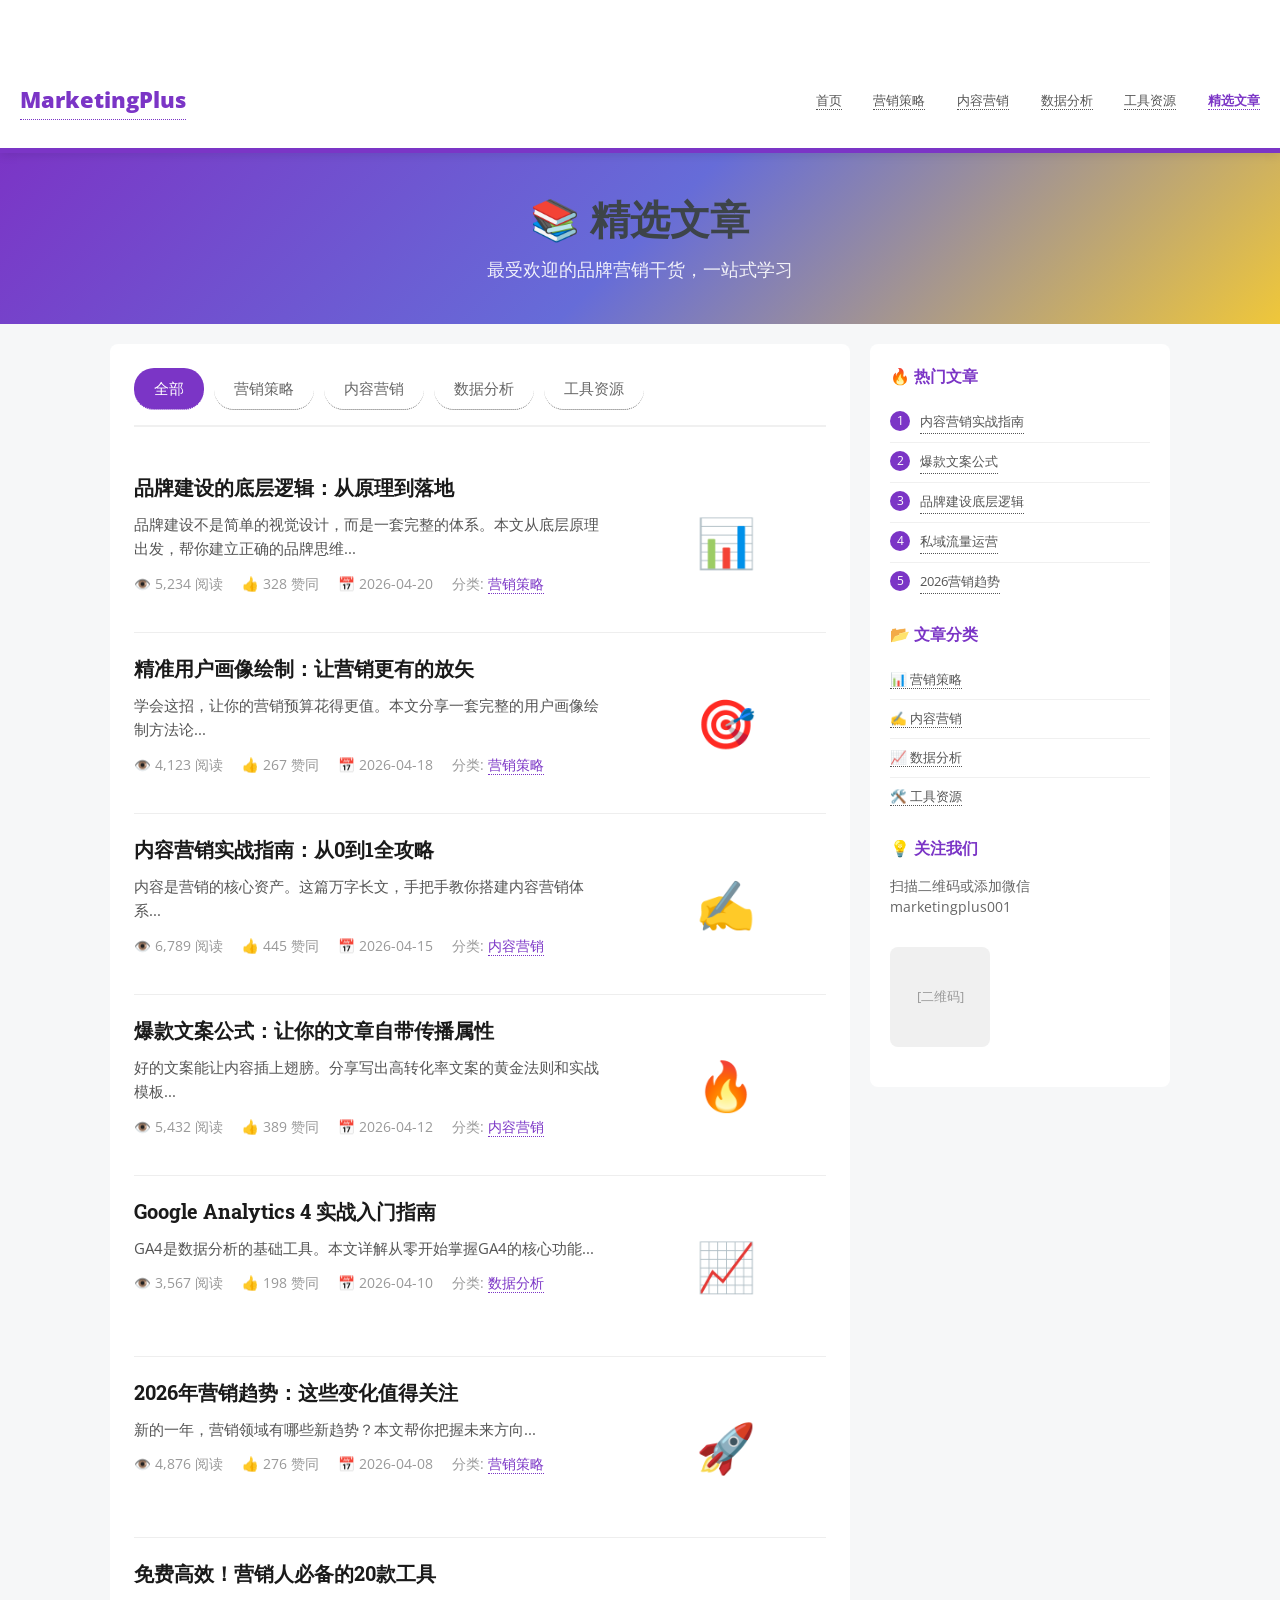
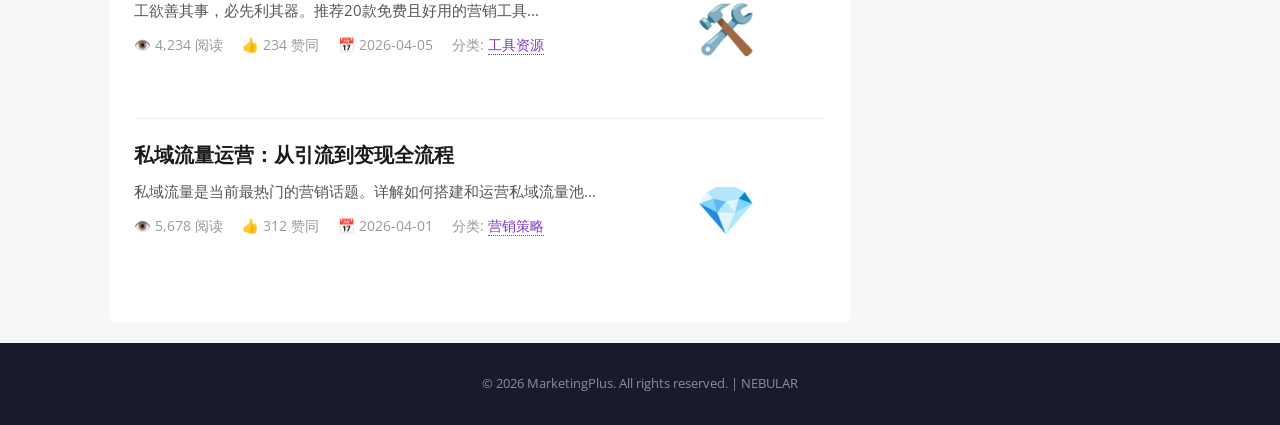
==== articles.html @ 067128ae "Add articles.html" ====
<!DOCTYPE HTML>
<html lang="zh-CN">
<head>
  <meta charset="utf-8" />
  <meta name="viewport" content="width=device-width, initial-scale=1" />
  <title>精选文章 - MarketingPlus</title>
  <link rel="stylesheet" href="assets/css/main.css" />
  <style>
    :root { --brand-primary: #7B35C6; --brand-secondary: #EFC73A; --bg-light: #f6f7f8; }
    body { background: var(--bg-light); }
    .zhihu-layout { max-width: 1100px; margin: 0 auto; padding: 20px; display: grid; grid-template-columns: 1fr 300px; gap: 20px; }
    .zhihu-main { background: #fff; border-radius: 8px; padding: 24px; }
    .zhihu-sidebar { background: #fff; border-radius: 8px; padding: 20px; height: fit-content; }
    .page-header { padding: 40px 0; background: linear-gradient(135deg, var(--brand-primary) 0%, #666CD8 50%, var(--brand-secondary) 100%); color: #fff; text-align: center; }
    .page-header h1 { margin: 0; font-size: 2.5rem; }
    .page-header p { margin: 10px 0 0; opacity: 0.9; font-size: 1.1rem; }
    .filter-tabs { display: flex; gap: 10px; margin-bottom: 25px; flex-wrap: wrap; border-bottom: 2px solid #f0f0f0; padding-bottom: 15px; }
    .filter-tabs a { padding: 8px 20px; border-radius: 20px; text-decoration: none; color: #666; font-size: 0.95rem; transition: all 0.3s; }
    .filter-tabs a:hover, .filter-tabs a.active { background: var(--brand-primary); color: #fff; }
    .article-list { }
    .article-item { padding: 20px 0; border-bottom: 1px solid #eee; display: grid; grid-template-columns: 1fr 200px; gap: 20px; }
    .article-item:last-child { border-bottom: none; }
    .article-content h3 { margin: 0 0 10px; font-size: 1.25rem; }
    .article-content h3 a { color: #1a1a1a; text-decoration: none; }
    .article-content h3 a:hover { color: var(--brand-primary); }
    .article-content .excerpt { color: #555; font-size: 0.95rem; line-height: 1.6; margin-bottom: 12px; }
    .article-content .meta { font-size: 0.85rem; color: #999; }
    .article-content .meta span { margin-right: 15px; }
    .article-content .meta a { color: var(--brand-primary); text-decoration: none; }
    .article-thumb { width: 100%; height: 140px; background: linear-gradient(135deg, var(--brand-primary), var(--brand-tertiary)); border-radius: 8px; display: flex; align-items: center; justify-content: center; color: #fff; font-size: 3rem; }
    .sidebar-block { margin-bottom: 20px; }
    .sidebar-block h4 { margin: 0 0 15px; color: var(--brand-primary); font-size: 1rem; }
    .sidebar-block ul { list-style: none; padding: 0; margin: 0; }
    .sidebar-block li { padding: 8px 0; border-bottom: 1px solid #f0f0f0; }
    .sidebar-block li:last-child { border-bottom: none; }
    .sidebar-block a { color: #555; text-decoration: none; }
    .sidebar-block a:hover { color: var(--brand-primary); }
    .hot-list { counter-reset: hot; }
    .hot-list li { display: flex; align-items: flex-start; gap: 10px; }
    .hot-list li::before { counter-increment: hot; content: counter(hot); min-width: 20px; height: 20px; background: var(--brand-primary); color: #fff; border-radius: 50%; font-size: 0.75rem; display: flex; align-items: center; justify-content: center; }
    @media (max-width: 768px) { 
      .zhihu-layout { grid-template-columns: 1fr; }
      .article-item { grid-template-columns: 1fr; }
      .article-thumb { display: none; }
    }
  </style>
</head>
<body>
  <header id="header" style="background:#fff;box-shadow:0 2px 10px rgba(0,0,0,0.1);">
    <div class="inner" style="display:flex;justify-content:space-between;align-items:center;padding:15px 20px;">
      <a href="index.html" style="font-size:1.4rem;font-weight:800;color:#7B35C6;text-decoration:none;">MarketingPlus</a>
      <nav>
        <ul style="display:flex;gap:25px;list-style:none;margin:0;padding:0;">
          <li><a href="index.html" style="color:#555;text-decoration:none;">首页</a></li>
          <li><a href="strategy.html" style="color:#555;text-decoration:none;">营销策略</a></li>
          <li><a href="content.html" style="color:#555;text-decoration:none;">内容营销</a></li>
          <li><a href="data.html" style="color:#555;text-decoration:none;">数据分析</a></li>
          <li><a href="tools.html" style="color:#555;text-decoration:none;">工具资源</a></li>
          <li><a href="articles.html" style="color:#7B35C6;font-weight:600;">精选文章</a></li>
        </ul>
      </nav>
    </div>
  </header>

  <div class="page-header">
    <h1>📚 精选文章</h1>
    <p>最受欢迎的品牌营销干货，一站式学习</p>
  </div>

  <div class="zhihu-layout">
    <div class="zhihu-main">
      <div class="filter-tabs">
        <a href="articles.html" class="active">全部</a>
        <a href="strategy.html">营销策略</a>
        <a href="content.html">内容营销</a>
        <a href="data.html">数据分析</a>
        <a href="tools.html">工具资源</a>
      </div>
      
      <div class="article-list">
        <article class="article-item">
          <div class="article-content">
            <h3><a href="#">品牌建设的底层逻辑：从原理到落地</a></h3>
            <p class="excerpt">品牌建设不是简单的视觉设计，而是一套完整的体系。本文从底层原理出发，帮你建立正确的品牌思维...</p>
            <div class="meta">
              <span>👁️ 5,234 阅读</span>
              <span>👍 328 赞同</span>
              <span>📅 2026-04-20</span>
              <span>分类: <a href="strategy.html">营销策略</a></span>
            </div>
          </div>
          <div class="article-thumb">📊</div>
        </article>
        
        <article class="article-item">
          <div class="article-content">
            <h3><a href="#">精准用户画像绘制：让营销更有的放矢</a></h3>
            <p class="excerpt">学会这招，让你的营销预算花得更值。本文分享一套完整的用户画像绘制方法论...</p>
            <div class="meta">
              <span>👁️ 4,123 阅读</span>
              <span>👍 267 赞同</span>
              <span>📅 2026-04-18</span>
              <span>分类: <a href="strategy.html">营销策略</a></span>
            </div>
          </div>
          <div class="article-thumb">🎯</div>
        </article>
        
        <article class="article-item">
          <div class="article-content">
            <h3><a href="#">内容营销实战指南：从0到1全攻略</a></h3>
            <p class="excerpt">内容是营销的核心资产。这篇万字长文，手把手教你搭建内容营销体系...</p>
            <div class="meta">
              <span>👁️ 6,789 阅读</span>
              <span>👍 445 赞同</span>
              <span>📅 2026-04-15</span>
              <span>分类: <a href="content.html">内容营销</a></span>
            </div>
          </div>
          <div class="article-thumb">✍️</div>
        </article>
        
        <article class="article-item">
          <div class="article-content">
            <h3><a href="#">爆款文案公式：让你的文章自带传播属性</a></h3>
            <p class="excerpt">好的文案能让内容插上翅膀。分享写出高转化率文案的黄金法则和实战模板...</p>
            <div class="meta">
              <span>👁️ 5,432 阅读</span>
              <span>👍 389 赞同</span>
              <span>📅 2026-04-12</span>
              <span>分类: <a href="content.html">内容营销</a></span>
            </div>
          </div>
          <div class="article-thumb">🔥</div>
        </article>
        
        <article class="article-item">
          <div class="article-content">
            <h3><a href="#">Google Analytics 4 实战入门指南</a></h3>
            <p class="excerpt">GA4是数据分析的基础工具。本文详解从零开始掌握GA4的核心功能...</p>
            <div class="meta">
              <span>👁️ 3,567 阅读</span>
              <span>👍 198 赞同</span>
              <span>📅 2026-04-10</span>
              <span>分类: <a href="data.html">数据分析</a></span>
            </div>
          </div>
          <div class="article-thumb">📈</div>
        </article>
        
        <article class="article-item">
          <div class="article-content">
            <h3><a href="#">2026年营销趋势：这些变化值得关注</a></h3>
            <p class="excerpt">新的一年，营销领域有哪些新趋势？本文帮你把握未来方向...</p>
            <div class="meta">
              <span>👁️ 4,876 阅读</span>
              <span>👍 276 赞同</span>
              <span>📅 2026-04-08</span>
              <span>分类: <a href="strategy.html">营销策略</a></span>
            </div>
          </div>
          <div class="article-thumb">🚀</div>
        </article>
        
        <article class="article-item">
          <div class="article-content">
            <h3><a href="#">免费高效！营销人必备的20款工具</a></h3>
            <p class="excerpt">工欲善其事，必先利其器。推荐20款免费且好用的营销工具...</p>
            <div class="meta">
              <span>👁️ 4,234 阅读</span>
              <span>👍 234 赞同</span>
              <span>📅 2026-04-05</span>
              <span>分类: <a href="tools.html">工具资源</a></span>
            </div>
          </div>
          <div class="article-thumb">🛠️</div>
        </article>
        
        <article class="article-item">
          <div class="article-content">
            <h3><a href="#">私域流量运营：从引流到变现全流程</a></h3>
            <p class="excerpt">私域流量是当前最热门的营销话题。详解如何搭建和运营私域流量池...</p>
            <div class="meta">
              <span>👁️ 5,678 阅读</span>
              <span>👍 312 赞同</span>
              <span>📅 2026-04-01</span>
              <span>分类: <a href="strategy.html">营销策略</a></span>
            </div>
          </div>
          <div class="article-thumb">💎</div>
        </article>
      </div>
    </div>
    
    <aside class="zhihu-sidebar">
      <div class="sidebar-block">
        <h4>🔥 热门文章</h4>
        <ul class="hot-list">
          <li><a href="#">内容营销实战指南</a></li>
          <li><a href="#">爆款文案公式</a></li>
          <li><a href="#">品牌建设底层逻辑</a></li>
          <li><a href="#">私域流量运营</a></li>
          <li><a href="#">2026营销趋势</a></li>
        </ul>
      </div>
      
      <div class="sidebar-block">
        <h4>📂 文章分类</h4>
        <ul>
          <li><a href="strategy.html">📊 营销策略</a></li>
          <li><a href="content.html">✍️ 内容营销</a></li>
          <li><a href="data.html">📈 数据分析</a></li>
          <li><a href="tools.html">🛠️ 工具资源</a></li>
        </ul>
      </div>
      
      <div class="sidebar-block">
        <h4>💡 关注我们</h4>
        <p style="color:#666;font-size:0.9rem;line-height:1.5;">扫描二维码或添加微信<br>marketingplus001</p>
        <div style="width:100px;height:100px;background:#f0f0f0;border-radius:8px;display:flex;align-items:center;justify-content:center;color:#999;font-size:0.8rem;text-align:center;margin-top:10px;">
          [二维码]
        </div>
      </div>
    </aside>
  </div>

  <footer id="footer" style="background:#1a1a2e;padding:30px 0;text-align:center;">
    <p style="color:rgba(255,255,255,0.5);margin:0;">&copy; 2026 MarketingPlus. All rights reserved. | NEBULAR</p>
  </footer>
</body>
</html>
---- assets/css/main.css ----
@import url(fontawesome-all.min.css);
@import url("https://fonts.googleapis.com/css?family=Open+Sans:400,600,400italic,600italic|Roboto+Slab:400,700");
/*
	Editorial by HTML5 UP
	html5up.net | @ajlkn
	Free for personal and commercial use under the CCA 3.0 license (html5up.net/license)
*/
html, body, div, span, applet, object,
iframe, h1, h2, h3, h4, h5, h6, p, blockquote,
pre, a, abbr, acronym, address, big, cite,
code, del, dfn, em, img, ins, kbd, q, s, samp,
small, strike, strong, sub, sup, tt, var, b,
u, i, center, dl, dt, dd, ol, ul, li, fieldset,
form, label, legend, table, caption, tbody,
tfoot, thead, tr, th, td, article, aside,
canvas, details, embed, figure, figcaption,
footer, header, hgroup, menu, nav, output, ruby,
section, summary, time, mark, audio, video {
  margin: 0;
  padding: 0;
  border: 0;
  font-size: 100%;
  font: inherit;
  vertical-align: baseline; }

article, aside, details, figcaption, figure,
footer, header, hgroup, menu, nav, section {
  display: block; }

body {
  line-height: 1; }

ol, ul {
  list-style: none; }

blockquote, q {
  quotes: none; }
  blockquote:before, blockquote:after, q:before, q:after {
    content: '';
    content: none; }

table {
  border-collapse: collapse;
  border-spacing: 0; }

body {
  -webkit-text-size-adjust: none; }

mark {
  background-color: transparent;
  color: inherit; }

input::-moz-focus-inner {
  border: 0;
  padding: 0; }

input, select, textarea {
  -moz-appearance: none;
  -webkit-appearance: none;
  -ms-appearance: none;
  appearance: none; }

/* Basic */
@-ms-viewport {
  width: device-width; }

body {
  -ms-overflow-style: scrollbar; }

@media screen and (max-width: 480px) {
  html, body {
    min-width: 320px; } }

html {
  box-sizing: border-box; }

*, *:before, *:after {
  box-sizing: inherit; }

body {
  background: #ffffff; }
  body.is-preload *, body.is-preload *:before, body.is-preload *:after, body.is-resizing *, body.is-resizing *:before, body.is-resizing *:after {
    -moz-animation: none !important;
    -webkit-animation: none !important;
    -ms-animation: none !important;
    animation: none !important;
    -moz-transition: none !important;
    -webkit-transition: none !important;
    -ms-transition: none !important;
    transition: none !important; }

/* Type */
body, input, select, textarea {
  color: #7f888f;
  font-family: "Open Sans", sans-serif;
  font-size: 13pt;
  font-weight: 400;
  line-height: 1.65; }
  @media screen and (max-width: 1680px) {
    body, input, select, textarea {
      font-size: 11pt; } }
  @media screen and (max-width: 1280px) {
    body, input, select, textarea {
      font-size: 10pt; } }
  @media screen and (max-width: 360px) {
    body, input, select, textarea {
      font-size: 9pt; } }

a {
  -moz-transition: color 0.2s ease-in-out, border-bottom-color 0.2s ease-in-out;
  -webkit-transition: color 0.2s ease-in-out, border-bottom-color 0.2s ease-in-out;
  -ms-transition: color 0.2s ease-in-out, border-bottom-color 0.2s ease-in-out;
  transition: color 0.2s ease-in-out, border-bottom-color 0.2s ease-in-out;
  border-bottom: dotted 1px;
  color: #7B35C6;
  text-decoration: none; }
  a:hover {
    border-bottom-color: #7B35C6;
    color: #7B35C6 !important; }
    a:hover strong {
      color: inherit; }

strong, b {
  color: #3d4449;
  font-weight: 600; }

em, i {
  font-style: italic; }

p {
  margin: 0 0 2em 0; }

h1, h2, h3, h4, h5, h6 {
  color: #3d4449;
  font-family: "Roboto Slab", serif;
  font-weight: 700;
  line-height: 1.5;
  margin: 0 0 1em 0; }
  h1 a, h2 a, h3 a, h4 a, h5 a, h6 a {
    color: inherit;
    text-decoration: none;
    border-bottom: 0; }

h1 {
  font-size: 4em;
  margin: 0 0 0.5em 0;
  line-height: 1.3; }

h2 {
  font-size: 1.75em; }

h3 {
  font-size: 1.25em; }

h4 {
  font-size: 1.1em; }

h5 {
  font-size: 0.9em; }

h6 {
  font-size: 0.7em; }

@media screen and (max-width: 1680px) {
  h1 {
    font-size: 3.5em; } }

@media screen and (max-width: 980px) {
  h1 {
    font-size: 3.25em; } }

@media screen and (max-width: 736px) {
  h1 {
    font-size: 2em;
    line-height: 1.4; }
  h2 {
    font-size: 1.5em; } }

sub {
  font-size: 0.8em;
  position: relative;
  top: 0.5em; }

sup {
  font-size: 0.8em;
  position: relative;
  top: -0.5em; }

blockquote {
  border-left: solid 3px rgba(210, 215, 217, 0.75);
  font-style: italic;
  margin: 0 0 2em 0;
  padding: 0.5em 0 0.5em 2em; }

code {
  background: rgba(230, 235, 237, 0.25);
  border-radius: 0.375em;
  border: solid 1px rgba(210, 215, 217, 0.75);
  font-family: "Courier New", monospace;
  font-size: 0.9em;
  margin: 0 0.25em;
  padding: 0.25em 0.65em; }

pre {
  -webkit-overflow-scrolling: touch;
  font-family: "Courier New", monospace;
  font-size: 0.9em;
  margin: 0 0 2em 0; }
  pre code {
    display: block;
    line-height: 1.75;
    padding: 1em 1.5em;
    overflow-x: auto; }

hr {
  border: 0;
  border-bottom: solid 1px rgba(210, 215, 217, 0.75);
  margin: 2em 0; }
  hr.major {
    margin: 3em 0; }

.align-left {
  text-align: left; }

.align-center {
  text-align: center; }

.align-right {
  text-align: right; }

/* Row */
.row {
  display: flex;
  flex-wrap: wrap;
  box-sizing: border-box;
  align-items: stretch; }
  .row > * {
    box-sizing: border-box; }
  .row.gtr-uniform > * > :last-child {
    margin-bottom: 0; }
  .row.aln-left {
    justify-content: flex-start; }
  .row.aln-center {
    justify-content: center; }
  .row.aln-right {
    justify-content: flex-end; }
  .row.aln-top {
    align-items: flex-start; }
  .row.aln-middle {
    align-items: center; }
  .row.aln-bottom {
    align-items: flex-end; }
  .row > .imp {
    order: -1; }
  .row > .col-1 {
    width: 8.33333%; }
  .row > .off-1 {
    margin-left: 8.33333%; }
  .row > .col-2 {
    width: 16.66667%; }
  .row > .off-2 {
    margin-left: 16.66667%; }
  .row > .col-3 {
    width: 25%; }
  .row > .off-3 {
    margin-left: 25%; }
  .row > .col-4 {
    width: 33.33333%; }
  .row > .off-4 {
    margin-left: 33.33333%; }
  .row > .col-5 {
    width: 41.66667%; }
  .row > .off-5 {
    margin-left: 41.66667%; }
  .row > .col-6 {
    width: 50%; }
  .row > .off-6 {
    margin-left: 50%; }
  .row > .col-7 {
    width: 58.33333%; }
  .row > .off-7 {
    margin-left: 58.33333%; }
  .row > .col-8 {
    width: 66.66667%; }
  .row > .off-8 {
    margin-left: 66.66667%; }
  .row > .col-9 {
    width: 75%; }
  .row > .off-9 {
    margin-left: 75%; }
  .row > .col-10 {
    width: 83.33333%; }
  .row > .off-10 {
    margin-left: 83.33333%; }
  .row > .col-11 {
    width: 91.66667%; }
  .row > .off-11 {
    margin-left: 91.66667%; }
  .row > .col-12 {
    width: 100%; }
  .row > .off-12 {
    margin-left: 100%; }
  .row.gtr-0 {
    margin-top: 0;
    margin-left: 0em; }
    .row.gtr-0 > * {
      padding: 0 0 0 0em; }
    .row.gtr-0.gtr-uniform {
      margin-top: 0em; }
      .row.gtr-0.gtr-uniform > * {
        padding-top: 0em; }
  .row.gtr-25 {
    margin-top: 0;
    margin-left: -0.375em; }
    .row.gtr-25 > * {
      padding: 0 0 0 0.375em; }
    .row.gtr-25.gtr-uniform {
      margin-top: -0.375em; }
      .row.gtr-25.gtr-uniform > * {
        padding-top: 0.375em; }
  .row.gtr-50 {
    margin-top: 0;
    margin-left: -0.75em; }
    .row.gtr-50 > * {
      padding: 0 0 0 0.75em; }
    .row.gtr-50.gtr-uniform {
      margin-top: -0.75em; }
      .row.gtr-50.gtr-uniform > * {
        padding-top: 0.75em; }
  .row {
    margin-top: 0;
    margin-left: -1.5em; }
    .row > * {
      padding: 0 0 0 1.5em; }
    .row.gtr-uniform {
      margin-top: -1.5em; }
      .row.gtr-uniform > * {
        padding-top: 1.5em; }
  .row.gtr-150 {
    margin-top: 0;
    margin-left: -2.25em; }
    .row.gtr-150 > * {
      padding: 0 0 0 2.25em; }
    .row.gtr-150.gtr-uniform {
      margin-top: -2.25em; }
      .row.gtr-150.gtr-uniform > * {
        padding-top: 2.25em; }
  .row.gtr-200 {
    margin-top: 0;
    margin-left: -3em; }
    .row.gtr-200 > * {
      padding: 0 0 0 3em; }
    .row.gtr-200.gtr-uniform {
      margin-top: -3em; }
      .row.gtr-200.gtr-uniform > * {
        padding-top: 3em; }
  @media screen and (max-width: 1680px) {
    .row {
      display: flex;
      flex-wrap: wrap;
      box-sizing: border-box;
      align-items: stretch; }
      .row > * {
        box-sizing: border-box; }
      .row.gtr-uniform > * > :last-child {
        margin-bottom: 0; }
      .row.aln-left {
        justify-content: flex-start; }
      .row.aln-center {
        justify-content: center; }
      .row.aln-right {
        justify-content: flex-end; }
      .row.aln-top {
        align-items: flex-start; }
      .row.aln-middle {
        align-items: center; }
      .row.aln-bottom {
        align-items: flex-end; }
      .row > .imp-xlarge {
        order: -1; }
      .row > .col-1-xlarge {
        width: 8.33333%; }
      .row > .off-1-xlarge {
        margin-left: 8.33333%; }
      .row > .col-2-xlarge {
        width: 16.66667%; }
      .row > .off-2-xlarge {
        margin-left: 16.66667%; }
      .row > .col-3-xlarge {
        width: 25%; }
      .row > .off-3-xlarge {
        margin-left: 25%; }
      .row > .col-4-xlarge {
        width: 33.33333%; }
      .row > .off-4-xlarge {
        margin-left: 33.33333%; }
      .row > .col-5-xlarge {
        width: 41.66667%; }
      .row > .off-5-xlarge {
        margin-left: 41.66667%; }
      .row > .col-6-xlarge {
        width: 50%; }
      .row > .off-6-xlarge {
        margin-left: 50%; }
      .row > .col-7-xlarge {
        width: 58.33333%; }
      .row > .off-7-xlarge {
        margin-left: 58.33333%; }
      .row > .col-8-xlarge {
        width: 66.66667%; }
      .row > .off-8-xlarge {
        margin-left: 66.66667%; }
      .row > .col-9-xlarge {
        width: 75%; }
      .row > .off-9-xlarge {
        margin-left: 75%; }
      .row > .col-10-xlarge {
        width: 83.33333%; }
      .row > .off-10-xlarge {
        margin-left: 83.33333%; }
      .row > .col-11-xlarge {
        width: 91.66667%; }
      .row > .off-11-xlarge {
        margin-left: 91.66667%; }
      .row > .col-12-xlarge {
        width: 100%; }
      .row > .off-12-xlarge {
        margin-left: 100%; }
      .row.gtr-0 {
        margin-top: 0;
        margin-left: 0em; }
        .row.gtr-0 > * {
          padding: 0 0 0 0em; }
        .row.gtr-0.gtr-uniform {
          margin-top: 0em; }
          .row.gtr-0.gtr-uniform > * {
            padding-top: 0em; }
      .row.gtr-25 {
        margin-top: 0;
        margin-left: -0.375em; }
        .row.gtr-25 > * {
          padding: 0 0 0 0.375em; }
        .row.gtr-25.gtr-uniform {
          margin-top: -0.375em; }
          .row.gtr-25.gtr-uniform > * {
            padding-top: 0.375em; }
      .row.gtr-50 {
        margin-top: 0;
        margin-left: -0.75em; }
        .row.gtr-50 > * {
          padding: 0 0 0 0.75em; }
        .row.gtr-50.gtr-uniform {
          margin-top: -0.75em; }
          .row.gtr-50.gtr-uniform > * {
            padding-top: 0.75em; }
      .row {
        margin-top: 0;
        margin-left: -1.5em; }
        .row > * {
          padding: 0 0 0 1.5em; }
        .row.gtr-uniform {
          margin-top: -1.5em; }
          .row.gtr-uniform > * {
            padding-top: 1.5em; }
      .row.gtr-150 {
        margin-top: 0;
        margin-left: -2.25em; }
        .row.gtr-150 > * {
          padding: 0 0 0 2.25em; }
        .row.gtr-150.gtr-uniform {
          margin-top: -2.25em; }
          .row.gtr-150.gtr-uniform > * {
            padding-top: 2.25em; }
      .row.gtr-200 {
        margin-top: 0;
        margin-left: -3em; }
        .row.gtr-200 > * {
          padding: 0 0 0 3em; }
        .row.gtr-200.gtr-uniform {
          margin-top: -3em; }
          .row.gtr-200.gtr-uniform > * {
            padding-top: 3em; } }
  @media screen and (max-width: 1280px) {
    .row {
      display: flex;
      flex-wrap: wrap;
      box-sizing: border-box;
      align-items: stretch; }
      .row > * {
        box-sizing: border-box; }
      .row.gtr-uniform > * > :last-child {
        margin-bottom: 0; }
      .row.aln-left {
        justify-content: flex-start; }
      .row.aln-center {
        justify-content: center; }
      .row.aln-right {
        justify-content: flex-end; }
      .row.aln-top {
        align-items: flex-start; }
      .row.aln-middle {
        align-items: center; }
      .row.aln-bottom {
        align-items: flex-end; }
      .row > .imp-large {
        order: -1; }
      .row > .col-1-large {
        width: 8.33333%; }
      .row > .off-1-large {
        margin-left: 8.33333%; }
      .row > .col-2-large {
        width: 16.66667%; }
      .row > .off-2-large {
        margin-left: 16.66667%; }
      .row > .col-3-large {
        width: 25%; }
      .row > .off-3-large {
        margin-left: 25%; }
      .row > .col-4-large {
        width: 33.33333%; }
      .row > .off-4-large {
        margin-left: 33.33333%; }
      .row > .col-5-large {
        width: 41.66667%; }
      .row > .off-5-large {
        margin-left: 41.66667%; }
      .row > .col-6-large {
        width: 50%; }
      .row > .off-6-large {
        margin-left: 50%; }
      .row > .col-7-large {
        width: 58.33333%; }
      .row > .off-7-large {
        margin-left: 58.33333%; }
      .row > .col-8-large {
        width: 66.66667%; }
      .row > .off-8-large {
        margin-left: 66.66667%; }
      .row > .col-9-large {
        width: 75%; }
      .row > .off-9-large {
        margin-left: 75%; }
      .row > .col-10-large {
        width: 83.33333%; }
      .row > .off-10-large {
        margin-left: 83.33333%; }
      .row > .col-11-large {
        width: 91.66667%; }
      .row > .off-11-large {
        margin-left: 91.66667%; }
      .row > .col-12-large {
        width: 100%; }
      .row > .off-12-large {
        margin-left: 100%; }
      .row.gtr-0 {
        margin-top: 0;
        margin-left: 0em; }
        .row.gtr-0 > * {
          padding: 0 0 0 0em; }
        .row.gtr-0.gtr-uniform {
          margin-top: 0em; }
          .row.gtr-0.gtr-uniform > * {
            padding-top: 0em; }
      .row.gtr-25 {
        margin-top: 0;
        margin-left: -0.375em; }
        .row.gtr-25 > * {
          padding: 0 0 0 0.375em; }
        .row.gtr-25.gtr-uniform {
          margin-top: -0.375em; }
          .row.gtr-25.gtr-uniform > * {
            padding-top: 0.375em; }
      .row.gtr-50 {
        margin-top: 0;
        margin-left: -0.75em; }
        .row.gtr-50 > * {
          padding: 0 0 0 0.75em; }
        .row.gtr-50.gtr-uniform {
          margin-top: -0.75em; }
          .row.gtr-50.gtr-uniform > * {
            padding-top: 0.75em; }
      .row {
        margin-top: 0;
        margin-left: -1.5em; }
        .row > * {
          padding: 0 0 0 1.5em; }
        .row.gtr-uniform {
          margin-top: -1.5em; }
          .row.gtr-uniform > * {
            padding-top: 1.5em; }
      .row.gtr-150 {
        margin-top: 0;
        margin-left: -2.25em; }
        .row.gtr-150 > * {
          padding: 0 0 0 2.25em; }
        .row.gtr-150.gtr-uniform {
          margin-top: -2.25em; }
          .row.gtr-150.gtr-uniform > * {
            padding-top: 2.25em; }
      .row.gtr-200 {
        margin-top: 0;
        margin-left: -3em; }
        .row.gtr-200 > * {
          padding: 0 0 0 3em; }
        .row.gtr-200.gtr-uniform {
          margin-top: -3em; }
          .row.gtr-200.gtr-uniform > * {
            padding-top: 3em; } }
  @media screen and (max-width: 980px) {
    .row {
      display: flex;
      flex-wrap: wrap;
      box-sizing: border-box;
      align-items: stretch; }
      .row > * {
        box-sizing: border-box; }
      .row.gtr-uniform > * > :last-child {
        margin-bottom: 0; }
      .row.aln-left {
        justify-content: flex-start; }
      .row.aln-center {
        justify-content: center; }
      .row.aln-right {
        justify-content: flex-end; }
      .row.aln-top {
        align-items: flex-start; }
      .row.aln-middle {
        align-items: center; }
      .row.aln-bottom {
        align-items: flex-end; }
      .row > .imp-medium {
        order: -1; }
      .row > .col-1-medium {
        width: 8.33333%; }
      .row > .off-1-medium {
        margin-left: 8.33333%; }
      .row > .col-2-medium {
        width: 16.66667%; }
      .row > .off-2-medium {
        margin-left: 16.66667%; }
      .row > .col-3-medium {
        width: 25%; }
      .row > .off-3-medium {
        margin-left: 25%; }
      .row > .col-4-medium {
        width: 33.33333%; }
      .row > .off-4-medium {
        margin-left: 33.33333%; }
      .row > .col-5-medium {
        width: 41.66667%; }
      .row > .off-5-medium {
        margin-left: 41.66667%; }
      .row > .col-6-medium {
        width: 50%; }
      .row > .off-6-medium {
        margin-left: 50%; }
      .row > .col-7-medium {
        width: 58.33333%; }
      .row > .off-7-medium {
        margin-left: 58.33333%; }
      .row > .col-8-medium {
        width: 66.66667%; }
      .row > .off-8-medium {
        margin-left: 66.66667%; }
      .row > .col-9-medium {
        width: 75%; }
      .row > .off-9-medium {
        margin-left: 75%; }
      .row > .col-10-medium {
        width: 83.33333%; }
      .row > .off-10-medium {
        margin-left: 83.33333%; }
      .row > .col-11-medium {
        width: 91.66667%; }
      .row > .off-11-medium {
        margin-left: 91.66667%; }
      .row > .col-12-medium {
        width: 100%; }
      .row > .off-12-medium {
        margin-left: 100%; }
      .row.gtr-0 {
        margin-top: 0;
        margin-left: 0em; }
        .row.gtr-0 > * {
          padding: 0 0 0 0em; }
        .row.gtr-0.gtr-uniform {
          margin-top: 0em; }
          .row.gtr-0.gtr-uniform > * {
            padding-top: 0em; }
      .row.gtr-25 {
        margin-top: 0;
        margin-left: -0.375em; }
        .row.gtr-25 > * {
          padding: 0 0 0 0.375em; }
        .row.gtr-25.gtr-uniform {
          margin-top: -0.375em; }
          .row.gtr-25.gtr-uniform > * {
            padding-top: 0.375em; }
      .row.gtr-50 {
        margin-top: 0;
        margin-left: -0.75em; }
        .row.gtr-50 > * {
          padding: 0 0 0 0.75em; }
        .row.gtr-50.gtr-uniform {
          margin-top: -0.75em; }
          .row.gtr-50.gtr-uniform > * {
            padding-top: 0.75em; }
      .row {
        margin-top: 0;
        margin-left: -1.5em; }
        .row > * {
          padding: 0 0 0 1.5em; }
        .row.gtr-uniform {
          margin-top: -1.5em; }
          .row.gtr-uniform > * {
            padding-top: 1.5em; }
      .row.gtr-150 {
        margin-top: 0;
        margin-left: -2.25em; }
        .row.gtr-150 > * {
          padding: 0 0 0 2.25em; }
        .row.gtr-150.gtr-uniform {
          margin-top: -2.25em; }
          .row.gtr-150.gtr-uniform > * {
            padding-top: 2.25em; }
      .row.gtr-200 {
        margin-top: 0;
        margin-left: -3em; }
        .row.gtr-200 > * {
          padding: 0 0 0 3em; }
        .row.gtr-200.gtr-uniform {
          margin-top: -3em; }
          .row.gtr-200.gtr-uniform > * {
            padding-top: 3em; } }
  @media screen and (max-width: 736px) {
    .row {
      display: flex;
      flex-wrap: wrap;
      box-sizing: border-box;
      align-items: stretch; }
      .row > * {
        box-sizing: border-box; }
      .row.gtr-uniform > * > :last-child {
        margin-bottom: 0; }
      .row.aln-left {
        justify-content: flex-start; }
      .row.aln-center {
        justify-content: center; }
      .row.aln-right {
        justify-content: flex-end; }
      .row.aln-top {
        align-items: flex-start; }
      .row.aln-middle {
        align-items: center; }
      .row.aln-bottom {
        align-items: flex-end; }
      .row > .imp-small {
        order: -1; }
      .row > .col-1-small {
        width: 8.33333%; }
      .row > .off-1-small {
        margin-left: 8.33333%; }
      .row > .col-2-small {
        width: 16.66667%; }
      .row > .off-2-small {
        margin-left: 16.66667%; }
      .row > .col-3-small {
        width: 25%; }
      .row > .off-3-small {
        margin-left: 25%; }
      .row > .col-4-small {
        width: 33.33333%; }
      .row > .off-4-small {
        margin-left: 33.33333%; }
      .row > .col-5-small {
        width: 41.66667%; }
      .row > .off-5-small {
        margin-left: 41.66667%; }
      .row > .col-6-small {
        width: 50%; }
      .row > .off-6-small {
        margin-left: 50%; }
      .row > .col-7-small {
        width: 58.33333%; }
      .row > .off-7-small {
        margin-left: 58.33333%; }
      .row > .col-8-small {
        width: 66.66667%; }
      .row > .off-8-small {
        margin-left: 66.66667%; }
      .row > .col-9-small {
        width: 75%; }
      .row > .off-9-small {
        margin-left: 75%; }
      .row > .col-10-small {
        width: 83.33333%; }
      .row > .off-10-small {
        margin-left: 83.33333%; }
      .row > .col-11-small {
        width: 91.66667%; }
      .row > .off-11-small {
        margin-left: 91.66667%; }
      .row > .col-12-small {
        width: 100%; }
      .row > .off-12-small {
        margin-left: 100%; }
      .row.gtr-0 {
        margin-top: 0;
        margin-left: 0em; }
        .row.gtr-0 > * {
          padding: 0 0 0 0em; }
        .row.gtr-0.gtr-uniform {
          margin-top: 0em; }
          .row.gtr-0.gtr-uniform > * {
            padding-top: 0em; }
      .row.gtr-25 {
        margin-top: 0;
        margin-left: -0.375em; }
        .row.gtr-25 > * {
          padding: 0 0 0 0.375em; }
        .row.gtr-25.gtr-uniform {
          margin-top: -0.375em; }
          .row.gtr-25.gtr-uniform > * {
            padding-top: 0.375em; }
      .row.gtr-50 {
        margin-top: 0;
        margin-left: -0.75em; }
        .row.gtr-50 > * {
          padding: 0 0 0 0.75em; }
        .row.gtr-50.gtr-uniform {
          margin-top: -0.75em; }
          .row.gtr-50.gtr-uniform > * {
            padding-top: 0.75em; }
      .row {
        margin-top: 0;
        margin-left: -1.5em; }
        .row > * {
          padding: 0 0 0 1.5em; }
        .row.gtr-uniform {
          margin-top: -1.5em; }
          .row.gtr-uniform > * {
            padding-top: 1.5em; }
      .row.gtr-150 {
        margin-top: 0;
        margin-left: -2.25em; }
        .row.gtr-150 > * {
          padding: 0 0 0 2.25em; }
        .row.gtr-150.gtr-uniform {
          margin-top: -2.25em; }
          .row.gtr-150.gtr-uniform > * {
            padding-top: 2.25em; }
      .row.gtr-200 {
        margin-top: 0;
        margin-left: -3em; }
        .row.gtr-200 > * {
          padding: 0 0 0 3em; }
        .row.gtr-200.gtr-uniform {
          margin-top: -3em; }
          .row.gtr-200.gtr-uniform > * {
            padding-top: 3em; } }
  @media screen and (max-width: 480px) {
    .row {
      display: flex;
      flex-wrap: wrap;
      box-sizing: border-box;
      align-items: stretch; }
      .row > * {
        box-sizing: border-box; }
      .row.gtr-uniform > * > :last-child {
        margin-bottom: 0; }
      .row.aln-left {
        justify-content: flex-start; }
      .row.aln-center {
        justify-content: center; }
      .row.aln-right {
        justify-content: flex-end; }
      .row.aln-top {
        align-items: flex-start; }
      .row.aln-middle {
        align-items: center; }
      .row.aln-bottom {
        align-items: flex-end; }
      .row > .imp-xsmall {
        order: -1; }
      .row > .col-1-xsmall {
        width: 8.33333%; }
      .row > .off-1-xsmall {
        margin-left: 8.33333%; }
      .row > .col-2-xsmall {
        width: 16.66667%; }
      .row > .off-2-xsmall {
        margin-left: 16.66667%; }
      .row > .col-3-xsmall {
        width: 25%; }
      .row > .off-3-xsmall {
        margin-left: 25%; }
      .row > .col-4-xsmall {
        width: 33.33333%; }
      .row > .off-4-xsmall {
        margin-left: 33.33333%; }
      .row > .col-5-xsmall {
        width: 41.66667%; }
      .row > .off-5-xsmall {
        margin-left: 41.66667%; }
      .row > .col-6-xsmall {
        width: 50%; }
      .row > .off-6-xsmall {
        margin-left: 50%; }
      .row > .col-7-xsmall {
        width: 58.33333%; }
      .row > .off-7-xsmall {
        margin-left: 58.33333%; }
      .row > .col-8-xsmall {
        width: 66.66667%; }
      .row > .off-8-xsmall {
        margin-left: 66.66667%; }
      .row > .col-9-xsmall {
        width: 75%; }
      .row > .off-9-xsmall {
        margin-left: 75%; }
      .row > .col-10-xsmall {
        width: 83.33333%; }
      .row > .off-10-xsmall {
        margin-left: 83.33333%; }
      .row > .col-11-xsmall {
        width: 91.66667%; }
      .row > .off-11-xsmall {
        margin-left: 91.66667%; }
      .row > .col-12-xsmall {
        width: 100%; }
      .row > .off-12-xsmall {
        margin-left: 100%; }
      .row.gtr-0 {
        margin-top: 0;
        margin-left: 0em; }
        .row.gtr-0 > * {
          padding: 0 0 0 0em; }
        .row.gtr-0.gtr-uniform {
          margin-top: 0em; }
          .row.gtr-0.gtr-uniform > * {
            padding-top: 0em; }
      .row.gtr-25 {
        margin-top: 0;
        margin-left: -0.375em; }
        .row.gtr-25 > * {
          padding: 0 0 0 0.375em; }
        .row.gtr-25.gtr-uniform {
          margin-top: -0.375em; }
          .row.gtr-25.gtr-uniform > * {
            padding-top: 0.375em; }
      .row.gtr-50 {
        margin-top: 0;
        margin-left: -0.75em; }
        .row.gtr-50 > * {
          padding: 0 0 0 0.75em; }
        .row.gtr-50.gtr-uniform {
          margin-top: -0.75em; }
          .row.gtr-50.gtr-uniform > * {
            padding-top: 0.75em; }
      .row {
        margin-top: 0;
        margin-left: -1.5em; }
        .row > * {
          padding: 0 0 0 1.5em; }
        .row.gtr-uniform {
          margin-top: -1.5em; }
          .row.gtr-uniform > * {
            padding-top: 1.5em; }
      .row.gtr-150 {
        margin-top: 0;
        margin-left: -2.25em; }
        .row.gtr-150 > * {
          padding: 0 0 0 2.25em; }
        .row.gtr-150.gtr-uniform {
          margin-top: -2.25em; }
          .row.gtr-150.gtr-uniform > * {
            padding-top: 2.25em; }
      .row.gtr-200 {
        margin-top: 0;
        margin-left: -3em; }
        .row.gtr-200 > * {
          padding: 0 0 0 3em; }
        .row.gtr-200.gtr-uniform {
          margin-top: -3em; }
          .row.gtr-200.gtr-uniform > * {
            padding-top: 3em; } }

/* Section/Article */
section.special, article.special {
  text-align: center; }

header p {
  font-family: "Roboto Slab", serif;
  font-size: 1em;
  font-weight: 400;
  letter-spacing: 0.075em;
  margin-top: -0.5em;
  text-transform: uppercase; }

header.major > :last-child {
  border-bottom: solid 3px #7B35C6;
  display: inline-block;
  margin: 0 0 2em 0;
  padding: 0 0.75em 0.5em 0; }

header.main > :last-child {
  margin: 0 0 1em 0; }

/* Form */
form {
  margin: 0 0 2em 0; }

label {
  color: #3d4449;
  display: block;
  font-size: 0.9em;
  font-weight: 600;
  margin: 0 0 1em 0; }

input[type="text"],
input[type="password"],
input[type="email"],
input[type="tel"],
input[type="search"],
input[type="url"],
select,
textarea {
  -moz-appearance: none;
  -webkit-appearance: none;
  -ms-appearance: none;
  appearance: none;
  background: #ffffff;
  border-radius: 0.375em;
  border: none;
  border: solid 1px rgba(210, 215, 217, 0.75);
  color: inherit;
  display: block;
  outline: 0;
  padding: 0 1em;
  text-decoration: none;
  width: 100%; }
  input[type="text"]:invalid,
  input[type="password"]:invalid,
  input[type="email"]:invalid,
  input[type="tel"]:invalid,
  input[type="search"]:invalid,
  input[type="url"]:invalid,
  select:invalid,
  textarea:invalid {
    box-shadow: none; }
  input[type="text"]:focus,
  input[type="password"]:focus,
  input[type="email"]:focus,
  input[type="tel"]:focus,
  input[type="search"]:focus,
  input[type="url"]:focus,
  select:focus,
  textarea:focus {
    border-color: #7B35C6;
    box-shadow: 0 0 0 1px #7B35C6; }

select {
  background-image: url("data:image/svg+xml;charset=utf8,%3Csvg xmlns='http://www.w3.org/2000/svg' width='40' height='40' preserveAspectRatio='none' viewBox='0 0 40 40'%3E%3Cpath d='M9.4,12.3l10.4,10.4l10.4-10.4c0.2-0.2,0.5-0.4,0.9-0.4c0.3,0,0.6,0.1,0.9,0.4l3.3,3.3c0.2,0.2,0.4,0.5,0.4,0.9 c0,0.4-0.1,0.6-0.4,0.9L20.7,31.9c-0.2,0.2-0.5,0.4-0.9,0.4c-0.3,0-0.6-0.1-0.9-0.4L4.3,17.3c-0.2-0.2-0.4-0.5-0.4-0.9 c0-0.4,0.1-0.6,0.4-0.9l3.3-3.3c0.2-0.2,0.5-0.4,0.9-0.4S9.1,12.1,9.4,12.3z' fill='rgba(210, 215, 217, 0.75)' /%3E%3C/svg%3E");
  background-size: 1.25em;
  background-repeat: no-repeat;
  background-position: calc(100% - 1em) center;
  height: 2.75em;
  padding-right: 2.75em;
  text-overflow: ellipsis; }
  select option {
    color: #3d4449;
    background: #ffffff; }
  select:focus::-ms-value {
    background-color: transparent; }
  select::-ms-expand {
    display: none; }

input[type="text"],
input[type="password"],
input[type="email"],
input[type="tel"],
input[type="search"],
input[type="url"],
select {
  height: 2.75em; }

textarea {
  padding: 0.75em 1em; }

input[type="checkbox"],
input[type="radio"] {
  -moz-appearance: none;
  -webkit-appearance: none;
  -ms-appearance: none;
  appearance: none;
  display: block;
  float: left;
  margin-right: -2em;
  opacity: 0;
  width: 1em;
  z-index: -1; }
  input[type="checkbox"] + label,
  input[type="radio"] + label {
    text-decoration: none;
    color: #7f888f;
    cursor: pointer;
    display: inline-block;
    font-size: 1em;
    font-weight: 400;
    padding-left: 2.4em;
    padding-right: 0.75em;
    position: relative; }
    input[type="checkbox"] + label:before,
    input[type="radio"] + label:before {
      -moz-osx-font-smoothing: grayscale;
      -webkit-font-smoothing: antialiased;
      display: inline-block;
      font-style: normal;
      font-variant: normal;
      text-rendering: auto;
      line-height: 1;
      text-transform: none !important;
      font-family: 'Font Awesome 5 Free';
      font-weight: 900; }
    input[type="checkbox"] + label:before,
    input[type="radio"] + label:before {
      background: #ffffff;
      border-radius: 0.375em;
      border: solid 1px rgba(210, 215, 217, 0.75);
      content: '';
      display: inline-block;
      font-size: 0.8em;
      height: 2.0625em;
      left: 0;
      line-height: 2.0625em;
      position: absolute;
      text-align: center;
      top: 0;
      width: 2.0625em; }
  input[type="checkbox"]:checked + label:before,
  input[type="radio"]:checked + label:before {
    background: #3d4449;
    border-color: #3d4449;
    color: #ffffff;
    content: '\f00c'; }
  input[type="checkbox"]:focus + label:before,
  input[type="radio"]:focus + label:before {
    border-color: #7B35C6;
    box-shadow: 0 0 0 1px #7B35C6; }

input[type="checkbox"] + label:before {
  border-radius: 0.375em; }

input[type="radio"] + label:before {
  border-radius: 100%; }

::-webkit-input-placeholder {
  color: #9fa3a6 !important;
  opacity: 1.0; }

:-moz-placeholder {
  color: #9fa3a6 !important;
  opacity: 1.0; }

::-moz-placeholder {
  color: #9fa3a6 !important;
  opacity: 1.0; }

:-ms-input-placeholder {
  color: #9fa3a6 !important;
  opacity: 1.0; }

/* Box */
.box {
  border-radius: 0.375em;
  border: solid 1px rgba(210, 215, 217, 0.75);
  margin-bottom: 2em;
  padding: 1.5em; }
  .box > :last-child,
  .box > :last-child > :last-child,
  .box > :last-child > :last-child > :last-child {
    margin-bottom: 0; }
  .box.alt {
    border: 0;
    border-radius: 0;
    padding: 0; }

/* Icon */
.icon {
  text-decoration: none;
  border-bottom: none;
  position: relative; }
  .icon:before {
    -moz-osx-font-smoothing: grayscale;
    -webkit-font-smoothing: antialiased;
    display: inline-block;
    font-style: normal;
    font-variant: normal;
    text-rendering: auto;
    line-height: 1;
    text-transform: none !important;
    font-family: 'Font Awesome 5 Free';
    font-weight: 400; }
  .icon > .label {
    display: none; }
  .icon:before {
    line-height: inherit; }
  .icon.solid:before {
    font-weight: 900; }
  .icon.brands:before {
    font-family: 'Font Awesome 5 Brands'; }

/* Image */
.image {
  border-radius: 0.375em;
  border: 0;
  display: inline-block;
  position: relative; }
  .image img {
    border-radius: 0.375em;
    display: block; }
  .image.left, .image.right {
    max-width: 40%; }
    .image.left img, .image.right img {
      width: 100%; }
  .image.left {
    float: left;
    padding: 0 1.5em 1em 0;
    top: 0.25em; }
  .image.right {
    float: right;
    padding: 0 0 1em 1.5em;
    top: 0.25em; }
  .image.fit {
    display: block;
    margin: 0 0 2em 0;
    width: 100%; }
    .image.fit img {
      width: 100%; }
  .image.main {
    display: block;
    margin: 0 0 3em 0;
    width: 100%; }
    .image.main img {
      width: 100%; }

a.image {
  overflow: hidden; }
  a.image img {
    -moz-transition: -moz-transform 0.2s ease;
    -webkit-transition: -webkit-transform 0.2s ease;
    -ms-transition: -ms-transform 0.2s ease;
    transition: transform 0.2s ease; }
  a.image:hover img {
    -moz-transform: scale(1.075);
    -webkit-transform: scale(1.075);
    -ms-transform: scale(1.075);
    transform: scale(1.075); }

/* List */
ol {
  list-style: decimal;
  margin: 0 0 2em 0;
  padding-left: 1.25em; }
  ol li {
    padding-left: 0.25em; }

ul {
  list-style: disc;
  margin: 0 0 2em 0;
  padding-left: 1em; }
  ul li {
    padding-left: 0.5em; }
  ul.alt {
    list-style: none;
    padding-left: 0; }
    ul.alt li {
      border-top: solid 1px rgba(210, 215, 217, 0.75);
      padding: 0.5em 0; }
      ul.alt li:first-child {
        border-top: 0;
        padding-top: 0; }

dl {
  margin: 0 0 2em 0; }
  dl dt {
    display: block;
    font-weight: 600;
    margin: 0 0 1em 0; }
  dl dd {
    margin-left: 2em; }

/* Actions */
ul.actions {
  display: -moz-flex;
  display: -webkit-flex;
  display: -ms-flex;
  display: flex;
  cursor: default;
  list-style: none;
  margin-left: -1em;
  padding-left: 0; }
  ul.actions li {
    padding: 0 0 0 1em;
    vertical-align: middle; }
  ul.actions.special {
    -moz-justify-content: center;
    -webkit-justify-content: center;
    -ms-justify-content: center;
    justify-content: center;
    width: 100%;
    margin-left: 0; }
    ul.actions.special li:first-child {
      padding-left: 0; }
  ul.actions.stacked {
    -moz-flex-direction: column;
    -webkit-flex-direction: column;
    -ms-flex-direction: column;
    flex-direction: column;
    margin-left: 0; }
    ul.actions.stacked li {
      padding: 1.3em 0 0 0; }
      ul.actions.stacked li:first-child {
        padding-top: 0; }
  ul.actions.fit {
    width: calc(100% + 1em); }
    ul.actions.fit li {
      -moz-flex-grow: 1;
      -webkit-flex-grow: 1;
      -ms-flex-grow: 1;
      flex-grow: 1;
      -moz-flex-shrink: 1;
      -webkit-flex-shrink: 1;
      -ms-flex-shrink: 1;
      flex-shrink: 1;
      width: 100%; }
      ul.actions.fit li > * {
        width: 100%; }
    ul.actions.fit.stacked {
      width: 100%; }

/* Icons */
ul.icons {
  cursor: default;
  list-style: none;
  padding-left: 0; }
  ul.icons li {
    display: inline-block;
    padding: 0 1em 0 0; }
    ul.icons li:last-child {
      padding-right: 0; }
    ul.icons li .icon {
      color: inherit; }
      ul.icons li .icon:before {
        font-size: 1.25em; }

/* Contact */
ul.contact {
  list-style: none;
  padding: 0; }
  ul.contact li {
    text-decoration: none;
    border-top: solid 1px rgba(210, 215, 217, 0.75);
    margin: 1.5em 0 0 0;
    padding: 1.5em 0 0 3em;
    position: relative; }
    ul.contact li:before {
      -moz-osx-font-smoothing: grayscale;
      -webkit-font-smoothing: antialiased;
      display: inline-block;
      font-style: normal;
      font-variant: normal;
      text-rendering: auto;
      line-height: 1;
      text-transform: none !important;
      font-family: 'Font Awesome 5 Free';
      font-weight: 400; }
    ul.contact li:before {
      color: #7B35C6;
      display: inline-block;
      font-size: 1.5em;
      height: 1.125em;
      left: 0;
      line-height: 1.125em;
      position: absolute;
      text-align: center;
      top: 1em;
      width: 1.5em; }
    ul.contact li:first-child {
      border-top: 0;
      margin-top: 0;
      padding-top: 0; }
      ul.contact li:first-child:before {
        top: 0; }
    ul.contact li a {
      color: inherit; }

/* Pagination */
ul.pagination {
  cursor: default;
  list-style: none;
  padding-left: 0; }
  ul.pagination li {
    display: inline-block;
    padding-left: 0;
    vertical-align: middle; }
    ul.pagination li > .page {
      -moz-transition: background-color 0.2s ease-in-out, color 0.2s ease-in-out;
      -webkit-transition: background-color 0.2s ease-in-out, color 0.2s ease-in-out;
      -ms-transition: background-color 0.2s ease-in-out, color 0.2s ease-in-out;
      transition: background-color 0.2s ease-in-out, color 0.2s ease-in-out;
      border-bottom: 0;
      border-radius: 0.375em;
      display: inline-block;
      font-size: 0.8em;
      font-weight: 600;
      height: 2em;
      line-height: 2em;
      margin: 0 0.125em;
      min-width: 2em;
      padding: 0 0.5em;
      text-align: center; }
      ul.pagination li > .page.active {
        background-color: #7B35C6;
        color: #ffffff !important; }
        ul.pagination li > .page.active:hover {
          background-color: #9B65D6; }
        ul.pagination li > .page.active:active {
          background-color: #5B25A6; }
    ul.pagination li:first-child {
      padding-right: 0.75em; }
    ul.pagination li:last-child {
      padding-left: 0.75em; }
  @media screen and (max-width: 480px) {
    ul.pagination li:nth-child(n+2):nth-last-child(n+2) {
      display: none; }
    ul.pagination li:first-child {
      padding-right: 0; } }

/* Table */
.table-wrapper {
  -webkit-overflow-scrolling: touch;
  overflow-x: auto; }

table {
  margin: 0 0 2em 0;
  width: 100%; }
  table tbody tr {
    border: solid 1px rgba(210, 215, 217, 0.75);
    border-left: 0;
    border-right: 0; }
    table tbody tr:nth-child(2n + 1) {
      background-color: rgba(230, 235, 237, 0.25); }
  table td {
    padding: 0.75em 0.75em; }
  table th {
    color: #3d4449;
    font-size: 0.9em;
    font-weight: 600;
    padding: 0 0.75em 0.75em 0.75em;
    text-align: left; }
  table thead {
    border-bottom: solid 2px rgba(210, 215, 217, 0.75); }
  table tfoot {
    border-top: solid 2px rgba(210, 215, 217, 0.75); }
  table.alt {
    border-collapse: separate; }
    table.alt tbody tr td {
      border: solid 1px rgba(210, 215, 217, 0.75);
      border-left-width: 0;
      border-top-width: 0; }
      table.alt tbody tr td:first-child {
        border-left-width: 1px; }
    table.alt tbody tr:first-child td {
      border-top-width: 1px; }
    table.alt thead {
      border-bottom: 0; }
    table.alt tfoot {
      border-top: 0; }

/* Button */
input[type="submit"],
input[type="reset"],
input[type="button"],
button,
.button {
  -moz-appearance: none;
  -webkit-appearance: none;
  -ms-appearance: none;
  appearance: none;
  -moz-transition: background-color 0.2s ease-in-out, color 0.2s ease-in-out;
  -webkit-transition: background-color 0.2s ease-in-out, color 0.2s ease-in-out;
  -ms-transition: background-color 0.2s ease-in-out, color 0.2s ease-in-out;
  transition: background-color 0.2s ease-in-out, color 0.2s ease-in-out;
  background-color: transparent;
  border-radius: 0.375em;
  border: 0;
  box-shadow: inset 0 0 0 2px #7B35C6;
  color: #7B35C6 !important;
  cursor: pointer;
  display: inline-block;
  font-family: "Roboto Slab", serif;
  font-size: 0.8em;
  font-weight: 700;
  height: 3.5em;
  letter-spacing: 0.075em;
  line-height: 3.5em;
  padding: 0 2.25em;
  text-align: center;
  text-decoration: none;
  text-transform: uppercase;
  white-space: nowrap; }
  input[type="submit"]:hover,
  input[type="reset"]:hover,
  input[type="button"]:hover,
  button:hover,
  .button:hover {
    background-color: rgba(245, 106, 106, 0.05); }
  input[type="submit"]:active,
  input[type="reset"]:active,
  input[type="button"]:active,
  button:active,
  .button:active {
    background-color: rgba(245, 106, 106, 0.15); }
  input[type="submit"].icon:before,
  input[type="reset"].icon:before,
  input[type="button"].icon:before,
  button.icon:before,
  .button.icon:before {
    margin-right: 0.5em; }
  input[type="submit"].fit,
  input[type="reset"].fit,
  input[type="button"].fit,
  button.fit,
  .button.fit {
    width: 100%; }
  input[type="submit"].small,
  input[type="reset"].small,
  input[type="button"].small,
  button.small,
  .button.small {
    font-size: 0.6em; }
  input[type="submit"].large,
  input[type="reset"].large,
  input[type="button"].large,
  button.large,
  .button.large {
    font-size: 1em;
    height: 3.65em;
    line-height: 3.65em; }
  input[type="submit"].primary,
  input[type="reset"].primary,
  input[type="button"].primary,
  button.primary,
  .button.primary {
    background-color: #7B35C6;
    box-shadow: none;
    color: #ffffff !important; }
    input[type="submit"].primary:hover,
    input[type="reset"].primary:hover,
    input[type="button"].primary:hover,
    button.primary:hover,
    .button.primary:hover {
      background-color: #9B65D6; }
    input[type="submit"].primary:active,
    input[type="reset"].primary:active,
    input[type="button"].primary:active,
    button.primary:active,
    .button.primary:active {
      background-color: #5B25A6; }
  input[type="submit"].disabled, input[type="submit"]:disabled,
  input[type="reset"].disabled,
  input[type="reset"]:disabled,
  input[type="button"].disabled,
  input[type="button"]:disabled,
  button.disabled,
  button:disabled,
  .button.disabled,
  .button:disabled {
    pointer-events: none;
    opacity: 0.25; }

/* Mini Posts */
.mini-posts article {
  border-top: solid 1px rgba(210, 215, 217, 0.75);
  margin-top: 2em;
  padding-top: 2em; }
  .mini-posts article .image {
    display: block;
    margin: 0 0 1.5em 0; }
    .mini-posts article .image img {
      display: block;
      width: 100%; }
  .mini-posts article:first-child {
    border-top: 0;
    margin-top: 0;
    padding-top: 0; }

/* Features */
.features {
  display: -moz-flex;
  display: -webkit-flex;
  display: -ms-flex;
  display: flex;
  -moz-flex-wrap: wrap;
  -webkit-flex-wrap: wrap;
  -ms-flex-wrap: wrap;
  flex-wrap: wrap;
  margin: 0 0 2em -3em;
  width: calc(100% + 3em); }
  .features article {
    -moz-align-items: center;
    -webkit-align-items: center;
    -ms-align-items: center;
    align-items: center;
    display: -moz-flex;
    display: -webkit-flex;
    display: -ms-flex;
    display: flex;
    margin: 0 0 3em 3em;
    position: relative;
    width: calc(50% - 3em); }
    .features article:nth-child(2n - 1) {
      margin-right: 1.5em; }
    .features article:nth-child(2n) {
      margin-left: 1.5em; }
    .features article:nth-last-child(1), .features article:nth-last-child(2) {
      margin-bottom: 0; }
    .features article .icon {
      -moz-flex-grow: 0;
      -webkit-flex-grow: 0;
      -ms-flex-grow: 0;
      flex-grow: 0;
      -moz-flex-shrink: 0;
      -webkit-flex-shrink: 0;
      -ms-flex-shrink: 0;
      flex-shrink: 0;
      display: block;
      height: 10em;
      line-height: 10em;
      margin: 0 2em 0 0;
      text-align: center;
      width: 10em; }
      .features article .icon:before {
        color: #7B35C6;
        font-size: 2.75rem;
        position: relative;
        top: 0.05em; }
      .features article .icon:after {
        -moz-transform: rotate(45deg);
        -webkit-transform: rotate(45deg);
        -ms-transform: rotate(45deg);
        transform: rotate(45deg);
        border-radius: 0.25rem;
        border: solid 2px rgba(210, 215, 217, 0.75);
        content: '';
        display: block;
        height: 7em;
        left: 50%;
        margin: -3.5em 0 0 -3.5em;
        position: absolute;
        top: 50%;
        width: 7em; }
    .features article .content {
      -moz-flex-grow: 1;
      -webkit-flex-grow: 1;
      -ms-flex-grow: 1;
      flex-grow: 1;
      -moz-flex-shrink: 1;
      -webkit-flex-shrink: 1;
      -ms-flex-shrink: 1;
      flex-shrink: 1;
      width: 100%; }
      .features article .content > :last-child {
        margin-bottom: 0; }
  @media screen and (max-width: 980px) {
    .features {
      margin: 0 0 2em 0;
      width: 100%; }
      .features article {
        margin: 0 0 3em 0;
        width: 100%; }
        .features article:nth-child(2n - 1) {
          margin-right: 0; }
        .features article:nth-child(2n) {
          margin-left: 0; }
        .features article:nth-last-child(1), .features article:nth-last-child(2) {
          margin-bottom: 3em; }
        .features article:last-child {
          margin-bottom: 0; }
        .features article .icon {
          height: 8em;
          line-height: 8em;
          width: 8em; }
          .features article .icon:before {
            font-size: 2.25rem; }
          .features article .icon:after {
            height: 6em;
            margin: -3em 0 0 -3em;
            width: 6em; } }
  @media screen and (max-width: 480px) {
    .features article {
      -moz-flex-direction: column;
      -webkit-flex-direction: column;
      -ms-flex-direction: column;
      flex-direction: column;
      -moz-align-items: -moz-flex-start;
      -webkit-align-items: -webkit-flex-start;
      -ms-align-items: -ms-flex-start;
      align-items: flex-start; }
      .features article .icon {
        height: 6em;
        line-height: 6em;
        margin: 0 0 1.5em 0;
        width: 6em; }
        .features article .icon:before {
          font-size: 1.5rem; }
        .features article .icon:after {
          height: 4em;
          margin: -2em 0 0 -2em;
          width: 4em; } }
  @media screen and (max-width: 480px) {
    .features article .icon:before {
      font-size: 1.25rem; } }

/* Posts */
.posts {
  display: -moz-flex;
  display: -webkit-flex;
  display: -ms-flex;
  display: flex;
  -moz-flex-wrap: wrap;
  -webkit-flex-wrap: wrap;
  -ms-flex-wrap: wrap;
  flex-wrap: wrap;
  margin: 0 0 2em -6em;
  width: calc(100% + 6em); }
  .posts article {
    -moz-flex-grow: 0;
    -webkit-flex-grow: 0;
    -ms-flex-grow: 0;
    flex-grow: 0;
    -moz-flex-shrink: 1;
    -webkit-flex-shrink: 1;
    -ms-flex-shrink: 1;
    flex-shrink: 1;
    margin: 0 0 6em 6em;
    position: relative;
    width: calc(33.33333% - 6em); }
    .posts article:before {
      background: rgba(210, 215, 217, 0.75);
      content: '';
      display: block;
      height: calc(100% + 6em);
      left: -3em;
      position: absolute;
      top: 0;
      width: 1px; }
    .posts article:after {
      background: rgba(210, 215, 217, 0.75);
      bottom: -3em;
      content: '';
      display: block;
      height: 1px;
      position: absolute;
      right: 0;
      width: calc(100% + 6em); }
    .posts article > :last-child {
      margin-bottom: 0; }
    .posts article .image {
      display: block;
      margin: 0 0 2em 0; }
      .posts article .image img {
        display: block;
        width: 100%; }
  @media screen and (min-width: 1681px) {
    .posts article:nth-child(3n + 1):before {
      display: none; }
    .posts article:nth-child(3n + 1):after {
      width: 100%; }
    .posts article:nth-last-child(1), .posts article:nth-last-child(2), .posts article:nth-last-child(3) {
      margin-bottom: 0; }
      .posts article:nth-last-child(1):before, .posts article:nth-last-child(2):before, .posts article:nth-last-child(3):before {
        height: 100%; }
      .posts article:nth-last-child(1):after, .posts article:nth-last-child(2):after, .posts article:nth-last-child(3):after {
        display: none; } }
  @media screen and (max-width: 1680px) {
    .posts article {
      width: calc(50% - 6em); }
      .posts article:nth-last-child(3) {
        margin-bottom: 6em; } }
  @media screen and (min-width: 481px) and (max-width: 1680px) {
    .posts article:nth-child(2n + 1):before {
      display: none; }
    .posts article:nth-child(2n + 1):after {
      width: 100%; }
    .posts article:nth-last-child(1), .posts article:nth-last-child(2) {
      margin-bottom: 0; }
      .posts article:nth-last-child(1):before, .posts article:nth-last-child(2):before {
        height: 100%; }
      .posts article:nth-last-child(1):after, .posts article:nth-last-child(2):after {
        display: none; } }
  @media screen and (max-width: 736px) {
    .posts {
      margin: 0 0 2em -4.5em;
      width: calc(100% + 4.5em); }
      .posts article {
        margin: 0 0 4.5em 4.5em;
        width: calc(50% - 4.5em); }
        .posts article:before {
          height: calc(100% + 4.5em);
          left: -2.25em; }
        .posts article:after {
          bottom: -2.25em;
          width: calc(100% + 4.5em); }
        .posts article:nth-last-child(3) {
          margin-bottom: 4.5em; } }
  @media screen and (max-width: 480px) {
    .posts {
      margin: 0 0 2em 0;
      width: 100%; }
      .posts article {
        margin: 0 0 4.5em 0;
        width: 100%; }
        .posts article:before {
          display: none; }
        .posts article:after {
          width: 100%; }
        .posts article:last-child {
          margin-bottom: 0; }
          .posts article:last-child:after {
            display: none; } }

/* Wrapper */
#wrapper {
  display: -moz-flex;
  display: -webkit-flex;
  display: -ms-flex;
  display: flex;
  -moz-flex-direction: row-reverse;
  -webkit-flex-direction: row-reverse;
  -ms-flex-direction: row-reverse;
  flex-direction: row-reverse;
  min-height: 100vh; }

/* Main */
#main {
  -moz-flex-grow: 1;
  -webkit-flex-grow: 1;
  -ms-flex-grow: 1;
  flex-grow: 1;
  -moz-flex-shrink: 1;
  -webkit-flex-shrink: 1;
  -ms-flex-shrink: 1;
  flex-shrink: 1;
  width: 100%; }
  #main > .inner {
    padding: 0 6em 0.1em 6em ;
    margin: 0 auto;
    max-width: 110em; }
    #main > .inner > section {
      padding: 6em 0 4em 0 ;
      border-top: solid 2px rgba(210, 215, 217, 0.75); }
      #main > .inner > section:first-of-type {
        border-top: 0 !important; }
  @media screen and (max-width: 1680px) {
    #main > .inner {
      padding: 0 5em 0.1em 5em ; }
      #main > .inner > section {
        padding: 5em 0 3em 0 ; } }
  @media screen and (max-width: 1280px) {
    #main > .inner {
      padding: 0 4em 0.1em 4em ; }
      #main > .inner > section {
        padding: 4em 0 2em 0 ; } }
  @media screen and (max-width: 736px) {
    #main > .inner {
      padding: 0 2em 0.1em 2em ; }
      #main > .inner > section {
        padding: 3em 0 1em 0 ; } }

/* Sidebar */
#search form {
  text-decoration: none;
  position: relative; }
  #search form:before {
    -moz-osx-font-smoothing: grayscale;
    -webkit-font-smoothing: antialiased;
    display: inline-block;
    font-style: normal;
    font-variant: normal;
    text-rendering: auto;
    line-height: 1;
    text-transform: none !important;
    font-family: 'Font Awesome 5 Free';
    font-weight: 900; }
  #search form:before {
    -moz-transform: scaleX(-1);
    -webkit-transform: scaleX(-1);
    -ms-transform: scaleX(-1);
    transform: scaleX(-1);
    color: #7f888f;
    content: '\f002';
    cursor: default;
    display: block;
    font-size: 1.5em;
    height: 2em;
    line-height: 2em;
    opacity: 0.325;
    position: absolute;
    right: 0;
    text-align: center;
    top: 0;
    width: 2em; }
  #search form input[type="text"] {
    padding-right: 2.75em; }

#sidebar {
  -moz-flex-grow: 0;
  -webkit-flex-grow: 0;
  -ms-flex-grow: 0;
  flex-grow: 0;
  -moz-flex-shrink: 0;
  -webkit-flex-shrink: 0;
  -ms-flex-shrink: 0;
  flex-shrink: 0;
  -moz-transition: margin-left 0.5s ease, box-shadow 0.5s ease;
  -webkit-transition: margin-left 0.5s ease, box-shadow 0.5s ease;
  -ms-transition: margin-left 0.5s ease, box-shadow 0.5s ease;
  transition: margin-left 0.5s ease, box-shadow 0.5s ease;
  background-color: #f5f6f7;
  font-size: 0.9em;
  position: relative;
  width: 26em; }
  #sidebar h2 {
    font-size: 1.38889em; }
  #sidebar > .inner {
    padding: 2.22222em 2.22222em 2.44444em 2.22222em ;
    position: relative;
    width: 26em; }
    #sidebar > .inner > * {
      border-bottom: solid 2px rgba(210, 215, 217, 0.75);
      margin: 0 0 3.5em 0;
      padding: 0 0 3.5em 0; }
      #sidebar > .inner > * > :last-child {
        margin-bottom: 0; }
      #sidebar > .inner > *:last-child {
        border-bottom: 0;
        margin-bottom: 0;
        padding-bottom: 0; }
    #sidebar > .inner > .alt {
      background-color: #eff1f2;
      border-bottom: 0;
      margin: -2.22222em 0 4.44444em -2.22222em;
      padding: 2.22222em;
      width: calc(100% + 4.44444em); }
  #sidebar .toggle {
    text-decoration: none;
    -moz-transition: left 0.5s ease;
    -webkit-transition: left 0.5s ease;
    -ms-transition: left 0.5s ease;
    transition: left 0.5s ease;
    -webkit-tap-highlight-color: rgba(255, 255, 255, 0);
    border: 0;
    display: block;
    height: 7.5em;
    left: 26em;
    line-height: 7.5em;
    outline: 0;
    overflow: hidden;
    position: absolute;
    text-align: center;
    text-indent: -15em;
    white-space: nowrap;
    top: 0;
    width: 6em;
    z-index: 10000; }
    #sidebar .toggle:before {
      -moz-osx-font-smoothing: grayscale;
      -webkit-font-smoothing: antialiased;
      display: inline-block;
      font-style: normal;
      font-variant: normal;
      text-rendering: auto;
      line-height: 1;
      text-transform: none !important;
      font-family: 'Font Awesome 5 Free';
      font-weight: 900; }
    #sidebar .toggle:before {
      content: '\f0c9';
      font-size: 2rem;
      height: inherit;
      left: 0;
      line-height: inherit;
      position: absolute;
      text-indent: 0;
      top: 0;
      width: inherit; }
  #sidebar.inactive {
    margin-left: -26em; }
  @media screen and (max-width: 1680px) {
    #sidebar {
      width: 24em; }
      #sidebar > .inner {
        padding: 1.66667em 1.66667em 1.33333em 1.66667em ;
        width: 24em; }
        #sidebar > .inner > .alt {
          margin: -1.66667em 0 3.33333em -1.66667em;
          padding: 1.66667em;
          width: calc(100% + 3.33333em); }
      #sidebar .toggle {
        height: 6.25em;
        left: 24em;
        line-height: 6.25em;
        text-indent: 5em;
        width: 5em; }
        #sidebar .toggle:before {
          font-size: 1.5rem; }
      #sidebar.inactive {
        margin-left: -24em; } }
  @media screen and (max-width: 1280px) {
    #sidebar {
      box-shadow: 0 0 5em 0 rgba(0, 0, 0, 0.175);
      height: 100%;
      left: 0;
      position: fixed;
      top: 0;
      z-index: 10000; }
      #sidebar.inactive {
        box-shadow: none; }
      #sidebar > .inner {
        -webkit-overflow-scrolling: touch;
        height: 100%;
        left: 0;
        overflow-x: hidden;
        overflow-y: auto;
        position: absolute;
        top: 0; }
        #sidebar > .inner:after {
          content: '';
          display: block;
          height: 4em;
          width: 100%; }
      #sidebar .toggle {
        text-indent: 6em;
        width: 6em; }
        #sidebar .toggle:before {
          font-size: 1.5rem;
          margin-left: -0.4375em; }
      body.is-preload #sidebar {
        display: none; } }
  @media screen and (max-width: 736px) {
    #sidebar .toggle {
      text-indent: 7.25em;
      width: 7.25em; }
      #sidebar .toggle:before {
        color: #7f888f;
        margin-left: -0.0625em;
        margin-top: -0.25em;
        font-size: 1.1rem;
        z-index: 1; }
      #sidebar .toggle:after {
        background: rgba(222, 225, 226, 0.75);
        border-radius: 0.375em;
        content: '';
        height: 3.5em;
        left: 1em;
        position: absolute;
        top: 1em;
        width: 5em; } }

/* Header */
#header {
  display: -moz-flex;
  display: -webkit-flex;
  display: -ms-flex;
  display: flex;
  border-bottom: solid 5px #7B35C6;
  padding: 6em 0 1em 0;
  position: relative; }
  #header > * {
    -moz-flex: 1;
    -webkit-flex: 1;
    -ms-flex: 1;
    flex: 1;
    margin-bottom: 0; }
  #header .logo {
    border-bottom: 0;
    color: inherit;
    font-family: "Roboto Slab", serif;
    font-size: 1.125em; }
  #header .icons {
    text-align: right; }
  @media screen and (max-width: 1680px) {
    #header {
      padding-top: 5em; } }
  @media screen and (max-width: 736px) {
    #header {
      padding-top: 6.5em; }
      #header .logo {
        font-size: 1.25em;
        margin: 0; }
      #header .icons {
        height: 5em;
        line-height: 5em;
        position: absolute;
        right: -0.5em;
        top: 0; } }

/* Banner */
#banner {
  padding: 6em 0 4em 0 ;
  display: -moz-flex;
  display: -webkit-flex;
  display: -ms-flex;
  display: flex; }
  #banner h1 {
    margin-top: -0.125em; }
  #banner .content {
    -moz-flex-grow: 1;
    -webkit-flex-grow: 1;
    -ms-flex-grow: 1;
    flex-grow: 1;
    -moz-flex-shrink: 1;
    -webkit-flex-shrink: 1;
    -ms-flex-shrink: 1;
    flex-shrink: 1;
    width: 50%; }
  #banner .image {
    -moz-flex-grow: 0;
    -webkit-flex-grow: 0;
    -ms-flex-grow: 0;
    flex-grow: 0;
    -moz-flex-shrink: 0;
    -webkit-flex-shrink: 0;
    -ms-flex-shrink: 0;
    flex-shrink: 0;
    display: block;
    margin: 0 0 2em 4em;
    width: 50%; }
    #banner .image img {
      height: 100%;
      -moz-object-fit: cover;
      -webkit-object-fit: cover;
      -ms-object-fit: cover;
      object-fit: cover;
      -moz-object-position: center;
      -webkit-object-position: center;
      -ms-object-position: center;
      object-position: center;
      width: 100%; }
  @media screen and (orientation: portrait) {
    #banner {
      -moz-flex-direction: column-reverse;
      -webkit-flex-direction: column-reverse;
      -ms-flex-direction: column-reverse;
      flex-direction: column-reverse; }
      #banner h1 br {
        display: none; }
      #banner .content {
        -moz-flex-grow: 0;
        -webkit-flex-grow: 0;
        -ms-flex-grow: 0;
        flex-grow: 0;
        -moz-flex-shrink: 0;
        -webkit-flex-shrink: 0;
        -ms-flex-shrink: 0;
        flex-shrink: 0;
        width: 100%; }
      #banner .image {
        -moz-flex-grow: 0;
        -webkit-flex-grow: 0;
        -ms-flex-grow: 0;
        flex-grow: 0;
        -moz-flex-shrink: 0;
        -webkit-flex-shrink: 0;
        -ms-flex-shrink: 0;
        flex-shrink: 0;
        margin: 0 0 4em 0;
        height: 25em;
        max-height: 50vh;
        min-height: 18em;
        width: 100%; } }
  @media screen and (orientation: portrait) and (max-width: 480px) {
    #banner .image {
      max-height: 35vh; } }

/* Footer */
#footer .copyright {
  color: #9fa3a6;
  font-size: 0.9em; }
  #footer .copyright a {
    color: inherit; }

/* Menu */
#menu ul {
  -moz-user-select: none;
  -webkit-user-select: none;
  -ms-user-select: none;
  user-select: none;
  color: #3d4449;
  font-family: "Roboto Slab", serif;
  font-weight: 400;
  letter-spacing: 0.075em;
  list-style: none;
  margin-bottom: 0;
  padding: 0;
  text-transform: uppercase; }
  #menu ul a, #menu ul span {
    border-bottom: 0;
    color: inherit;
    cursor: pointer;
    display: block;
    font-size: 0.9em;
    padding: 0.625em 0; }
    #menu ul a:hover, #menu ul span:hover {
      color: #7B35C6; }
    #menu ul a.opener, #menu ul span.opener {
      -moz-transition: color 0.2s ease-in-out;
      -webkit-transition: color 0.2s ease-in-out;
      -ms-transition: color 0.2s ease-in-out;
      transition: color 0.2s ease-in-out;
      text-decoration: none;
      -webkit-tap-highlight-color: rgba(255, 255, 255, 0);
      position: relative; }
      #menu ul a.opener:before, #menu ul span.opener:before {
        -moz-osx-font-smoothing: grayscale;
        -webkit-font-smoothing: antialiased;
        display: inline-block;
        font-style: normal;
        font-variant: normal;
        text-rendering: auto;
        line-height: 1;
        text-transform: none !important;
        font-family: 'Font Awesome 5 Free';
        font-weight: 900; }
      #menu ul a.opener:before, #menu ul span.opener:before {
        -moz-transition: color 0.2s ease-in-out, -moz-transform 0.2s ease-in-out;
        -webkit-transition: color 0.2s ease-in-out, -webkit-transform 0.2s ease-in-out;
        -ms-transition: color 0.2s ease-in-out, -ms-transform 0.2s ease-in-out;
        transition: color 0.2s ease-in-out, transform 0.2s ease-in-out;
        color: #9fa3a6;
        content: '\f078';
        position: absolute;
        right: 0; }
      #menu ul a.opener:hover:before, #menu ul span.opener:hover:before {
        color: #7B35C6; }
      #menu ul a.opener.active + ul, #menu ul span.opener.active + ul {
        display: block; }
      #menu ul a.opener.active:before, #menu ul span.opener.active:before {
        -moz-transform: rotate(-180deg);
        -webkit-transform: rotate(-180deg);
        -ms-transform: rotate(-180deg);
        transform: rotate(-180deg); }

#menu > ul > li {
  border-top: solid 1px rgba(210, 215, 217, 0.75);
  margin: 0.5em 0 0 0;
  padding: 0.5em 0 0 0; }
  #menu > ul > li > ul {
    color: #9fa3a6;
    display: none;
    margin: 0.5em 0 1.5em 0;
    padding-left: 1em; }
    #menu > ul > li > ul a, #menu > ul > li > ul span {
      font-size: 0.8em; }
    #menu > ul > li > ul > li {
      margin: 0.125em 0 0 0;
      padding: 0.125em 0 0 0; }
  #menu > ul > li:first-child {
    border-top: 0;
    margin-top: 0;
    padding-top: 0; }

/* MarketingPlus Brand Colors */
:root {
  --brand-primary: #7B35C6;
  --brand-secondary: #EFC73A;
  --brand-secondary-2: #666CD8;
}

/* Custom highlight styles using brand colors */
mark, .highlight {
  background-color: rgba(123, 53, 198, 0.1);
  border-bottom: 2px solid #7B35C6;
}

.button.primary {
  background-color: #7B35C6;
}

.button.primary:hover {
  background-color: #9B65D6;
}

/* Footer brand accent */
.footer-brand {
  color: #7B35C6;
}
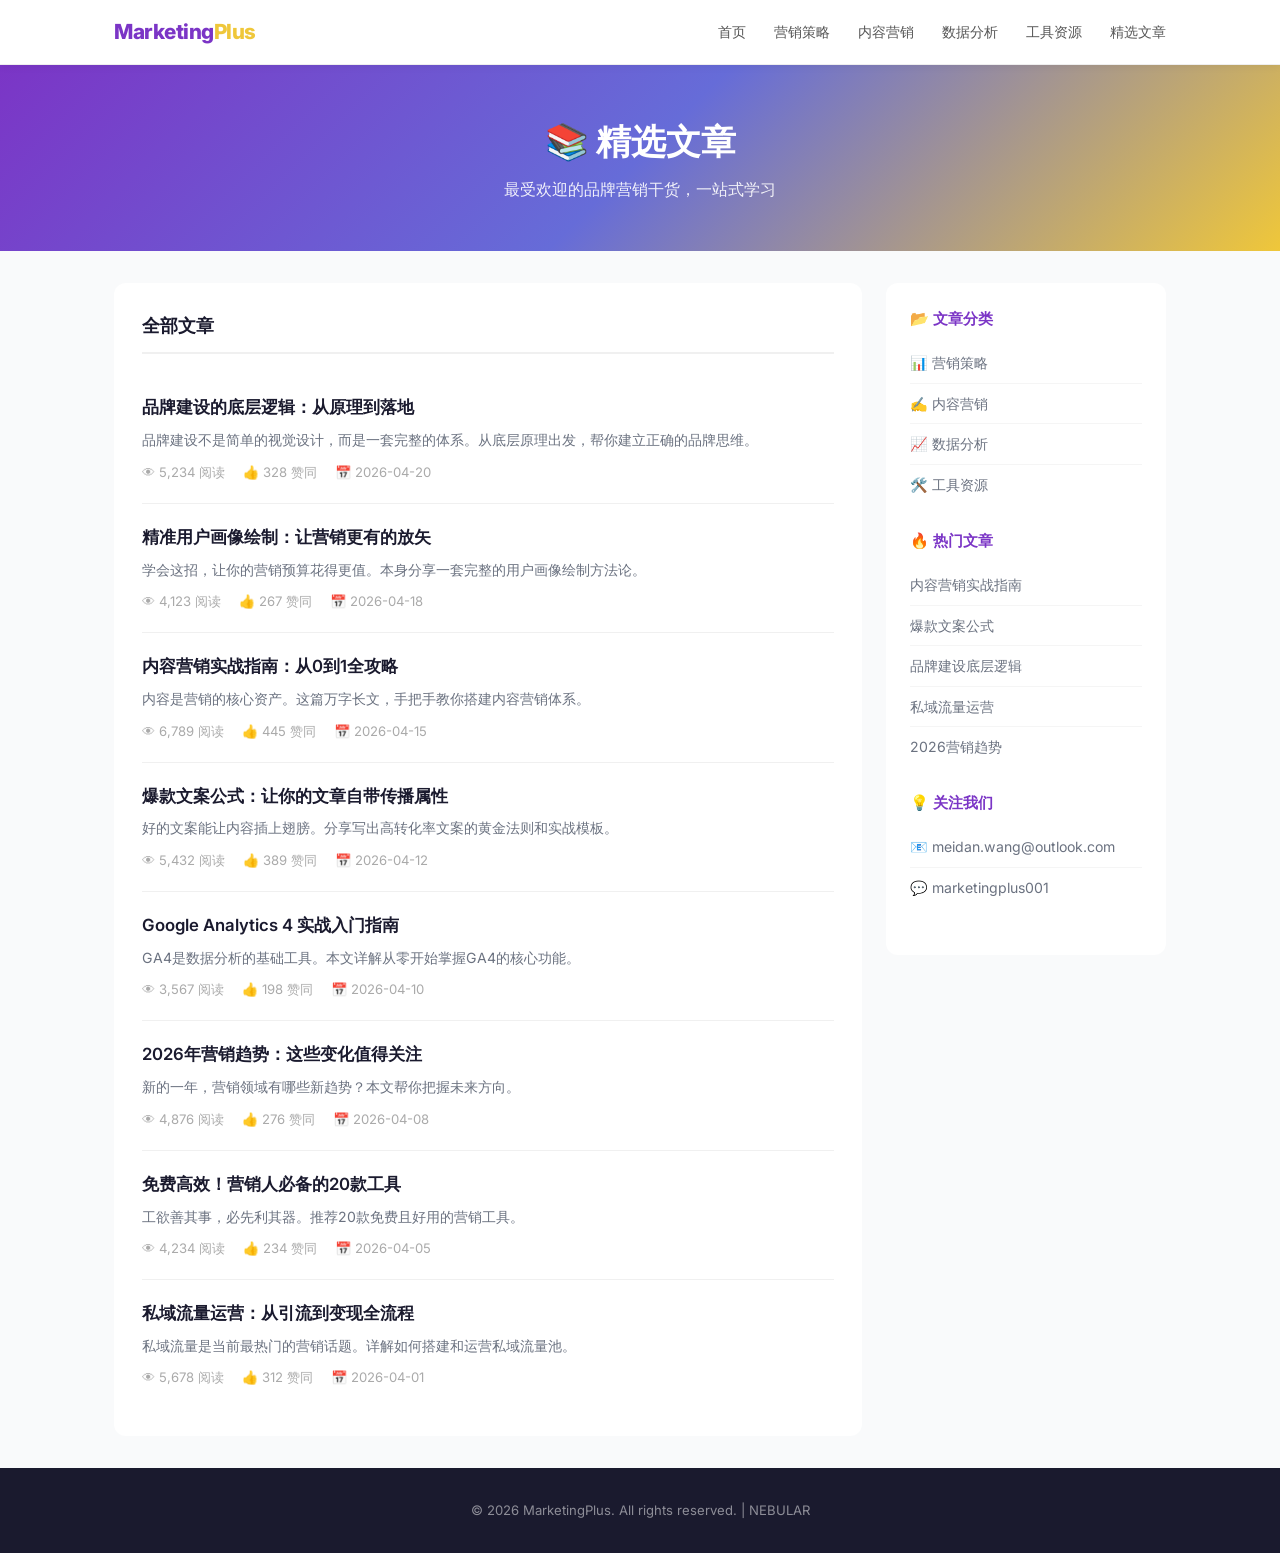
==== commit 16c666aa: "Update articles.html" ====
--- a/articles.html
+++ b/articles.html
@@ -1,210 +1,151 @@
-<!DOCTYPE HTML>
+<!DOCTYPE html>
 <html lang="zh-CN">
 <head>
-  <meta charset="utf-8" />
-  <meta name="viewport" content="width=device-width, initial-scale=1" />
+  <meta charset="UTF-8" />
+  <meta name="viewport" content="width=device-width, initial-scale=1.0" />
   <title>精选文章 - MarketingPlus</title>
-  <link rel="stylesheet" href="assets/css/main.css" />
-  <style>
-    :root { --brand-primary: #7B35C6; --brand-secondary: #EFC73A; --bg-light: #f6f7f8; }
-    body { background: var(--bg-light); }
-    .zhihu-layout { max-width: 1100px; margin: 0 auto; padding: 20px; display: grid; grid-template-columns: 1fr 300px; gap: 20px; }
-    .zhihu-main { background: #fff; border-radius: 8px; padding: 24px; }
-    .zhihu-sidebar { background: #fff; border-radius: 8px; padding: 20px; height: fit-content; }
-    .page-header { padding: 40px 0; background: linear-gradient(135deg, var(--brand-primary) 0%, #666CD8 50%, var(--brand-secondary) 100%); color: #fff; text-align: center; }
-    .page-header h1 { margin: 0; font-size: 2.5rem; }
-    .page-header p { margin: 10px 0 0; opacity: 0.9; font-size: 1.1rem; }
-    .filter-tabs { display: flex; gap: 10px; margin-bottom: 25px; flex-wrap: wrap; border-bottom: 2px solid #f0f0f0; padding-bottom: 15px; }
-    .filter-tabs a { padding: 8px 20px; border-radius: 20px; text-decoration: none; color: #666; font-size: 0.95rem; transition: all 0.3s; }
-    .filter-tabs a:hover, .filter-tabs a.active { background: var(--brand-primary); color: #fff; }
-    .article-list { }
-    .article-item { padding: 20px 0; border-bottom: 1px solid #eee; display: grid; grid-template-columns: 1fr 200px; gap: 20px; }
-    .article-item:last-child { border-bottom: none; }
-    .article-content h3 { margin: 0 0 10px; font-size: 1.25rem; }
-    .article-content h3 a { color: #1a1a1a; text-decoration: none; }
-    .article-content h3 a:hover { color: var(--brand-primary); }
-    .article-content .excerpt { color: #555; font-size: 0.95rem; line-height: 1.6; margin-bottom: 12px; }
-    .article-content .meta { font-size: 0.85rem; color: #999; }
-    .article-content .meta span { margin-right: 15px; }
-    .article-content .meta a { color: var(--brand-primary); text-decoration: none; }
-    .article-thumb { width: 100%; height: 140px; background: linear-gradient(135deg, var(--brand-primary), var(--brand-tertiary)); border-radius: 8px; display: flex; align-items: center; justify-content: center; color: #fff; font-size: 3rem; }
-    .sidebar-block { margin-bottom: 20px; }
-    .sidebar-block h4 { margin: 0 0 15px; color: var(--brand-primary); font-size: 1rem; }
-    .sidebar-block ul { list-style: none; padding: 0; margin: 0; }
-    .sidebar-block li { padding: 8px 0; border-bottom: 1px solid #f0f0f0; }
-    .sidebar-block li:last-child { border-bottom: none; }
-    .sidebar-block a { color: #555; text-decoration: none; }
-    .sidebar-block a:hover { color: var(--brand-primary); }
-    .hot-list { counter-reset: hot; }
-    .hot-list li { display: flex; align-items: flex-start; gap: 10px; }
-    .hot-list li::before { counter-increment: hot; content: counter(hot); min-width: 20px; height: 20px; background: var(--brand-primary); color: #fff; border-radius: 50%; font-size: 0.75rem; display: flex; align-items: center; justify-content: center; }
-    @media (max-width: 768px) { 
-      .zhihu-layout { grid-template-columns: 1fr; }
-      .article-item { grid-template-columns: 1fr; }
-      .article-thumb { display: none; }
-    }
-  </style>
+    <link href="https://fonts.googleapis.com/css2?family=Inter:wght@400;500;600;700;800&display=swap" rel="stylesheet" />
+    <style>
+    *, *::before, *::after { box-sizing: border-box; margin: 0; padding: 0; }
+    html { scroll-behavior: smooth; }
+    body { font-family: 'Inter', -apple-system, BlinkMacSystemFont, sans-serif; color: #1a1a2e; background: #f9fafb; line-height: 1.6; -webkit-font-smoothing: antialiased; }
+    a { text-decoration: none; color: inherit; }
+    ul { list-style: none; }
+    :root { --purple: #7B35C6; --yellow: #EFC73A; --blue: #666CD8; --dark: #1a1a2e; --gray: #6b7280; --light: #f9fafb; }
+    .container { max-width: 1100px; margin: 0 auto; padding: 0 24px; }
+    .navbar { background: #fff; position: sticky; top: 0; z-index: 100; border-bottom: 1px solid #eee; box-shadow: 0 2px 8px rgba(0,0,0,0.05); }
+    .navbar .container { display: flex; align-items: center; justify-content: space-between; height: 64px; }
+    .logo { font-size: 1.3rem; font-weight: 800; color: var(--purple); letter-spacing: -0.5px; }
+    .logo span { color: var(--yellow); }
+    .nav-links { display: flex; gap: 28px; align-items: center; }
+    .nav-links a { font-size: 0.9rem; font-weight: 500; color: #555; transition: color 0.2s; }
+    .nav-links a:hover { color: var(--purple); }
+    .nav-links a.active { color: var(--purple); font-weight: 600; }
+    .page-hero { padding: 48px 0; text-align: center; color: #fff; }
+    .page-hero h1 { font-size: 2.2rem; font-weight: 800; margin-bottom: 8px; }
+    .page-hero p { font-size: 1rem; opacity: 0.9; }
+    .zh-layout { max-width: 1100px; margin: 0 auto; padding: 32px 24px; display: grid; grid-template-columns: 1fr 280px; gap: 24px; }
+    .zh-main { background: #fff; border-radius: 12px; padding: 28px; }
+    .zh-sidebar { background: #fff; border-radius: 12px; padding: 24px; height: fit-content; }
+    .zh-title { font-size: 1.15rem; font-weight: 700; margin-bottom: 20px; padding-bottom: 12px; border-bottom: 2px solid #f0f0f0; }
+    .art-item { padding: 20px 0; border-bottom: 1px solid #f0f0f0; }
+    .art-item:last-child { border-bottom: none; }
+    .art-item h3 { font-size: 1.05rem; font-weight: 600; margin-bottom: 8px; }
+    .art-item h3 a { color: #1a1a2e; }
+    .art-item h3 a:hover { color: var(--purple); }
+    .art-item p { font-size: 0.88rem; color: var(--gray); line-height: 1.6; margin-bottom: 10px; }
+    .art-meta { font-size: 0.82rem; color: #aaa; }
+    .art-meta span { margin-right: 14px; }
+    .sb-block { margin-bottom: 24px; }
+    .sb-block h4 { font-size: 0.95rem; font-weight: 700; color: var(--purple); margin-bottom: 12px; }
+    .sb-block li { padding: 7px 0; border-bottom: 1px solid #f5f5f5; }
+    .sb-block li:last-child { border-bottom: none; }
+    .sb-block a { font-size: 0.88rem; color: var(--gray); }
+    .sb-block a:hover { color: var(--purple); }
+    .tag-list { display: flex; flex-wrap: wrap; gap: 8px; }
+    .tag { display: inline-block; padding: 5px 14px; background: #f0f0f0; border-radius: 20px; font-size: 0.82rem; color: #555; }
+    .tag:hover { background: var(--purple); color: #fff; }
+    .tool-grid { display: grid; grid-template-columns: repeat(auto-fill, minmax(240px, 1fr)); gap: 16px; }
+    .tool-card { border: 1px solid #eee; border-radius: 10px; padding: 20px; transition: all 0.2s; }
+    .tool-card:hover { border-color: var(--purple); box-shadow: 0 4px 16px rgba(123,53,198,0.08); }
+    .tool-card .tag { margin-bottom: 10px; }
+    .tool-card h3 { font-size: 1rem; font-weight: 600; margin-bottom: 8px; }
+    .tool-card p { font-size: 0.85rem; color: var(--gray); margin-bottom: 12px; }
+    .tool-card a { color: var(--purple); font-size: 0.85rem; font-weight: 600; }
+    .footer { background: var(--dark); color: rgba(255,255,255,0.5); padding: 32px 0; text-align: center; }
+    .footer p { font-size: 0.82rem; }
+    @media (max-width: 768px) { .zh-layout { grid-template-columns: 1fr; } .nav-links { display: none; } }
+    </style>
 </head>
 <body>
-  <header id="header" style="background:#fff;box-shadow:0 2px 10px rgba(0,0,0,0.1);">
-    <div class="inner" style="display:flex;justify-content:space-between;align-items:center;padding:15px 20px;">
-      <a href="index.html" style="font-size:1.4rem;font-weight:800;color:#7B35C6;text-decoration:none;">MarketingPlus</a>
-      <nav>
-        <ul style="display:flex;gap:25px;list-style:none;margin:0;padding:0;">
-          <li><a href="index.html" style="color:#555;text-decoration:none;">首页</a></li>
-          <li><a href="strategy.html" style="color:#555;text-decoration:none;">营销策略</a></li>
-          <li><a href="content.html" style="color:#555;text-decoration:none;">内容营销</a></li>
-          <li><a href="data.html" style="color:#555;text-decoration:none;">数据分析</a></li>
-          <li><a href="tools.html" style="color:#555;text-decoration:none;">工具资源</a></li>
-          <li><a href="articles.html" style="color:#7B35C6;font-weight:600;">精选文章</a></li>
-        </ul>
-      </nav>
+  <nav class="navbar">
+    <div class="container">
+      <a href="index.html" class="logo">Marketing<span>Plus</span></a>
+      <ul class="nav-links">
+        <li><a href="index.html">首页</a></li>
+        <li><a href="strategy.html">营销策略</a></li>
+        <li><a href="content.html">内容营销</a></li>
+        <li><a href="data.html">数据分析</a></li>
+        <li><a href="tools.html">工具资源</a></li>
+        <li><a href="articles.html">精选文章</a></li>
+      </ul>
     </div>
-  </header>
-
-  <div class="page-header">
+  </nav>
+  <div class="page-hero" style="background: linear-gradient(135deg, #7B35C6, #666CD8, #EFC73A);">
     <h1>📚 精选文章</h1>
     <p>最受欢迎的品牌营销干货，一站式学习</p>
   </div>
-
-  <div class="zhihu-layout">
-    <div class="zhihu-main">
-      <div class="filter-tabs">
-        <a href="articles.html" class="active">全部</a>
-        <a href="strategy.html">营销策略</a>
-        <a href="content.html">内容营销</a>
-        <a href="data.html">数据分析</a>
-        <a href="tools.html">工具资源</a>
-      </div>
-      
-      <div class="article-list">
-        <article class="article-item">
-          <div class="article-content">
-            <h3><a href="#">品牌建设的底层逻辑：从原理到落地</a></h3>
-            <p class="excerpt">品牌建设不是简单的视觉设计，而是一套完整的体系。本文从底层原理出发，帮你建立正确的品牌思维...</p>
-            <div class="meta">
-              <span>👁️ 5,234 阅读</span>
-              <span>👍 328 赞同</span>
-              <span>📅 2026-04-20</span>
-              <span>分类: <a href="strategy.html">营销策略</a></span>
-            </div>
-          </div>
-          <div class="article-thumb">📊</div>
-        </article>
-        
-        <article class="article-item">
-          <div class="article-content">
-            <h3><a href="#">精准用户画像绘制：让营销更有的放矢</a></h3>
-            <p class="excerpt">学会这招，让你的营销预算花得更值。本文分享一套完整的用户画像绘制方法论...</p>
-            <div class="meta">
-              <span>👁️ 4,123 阅读</span>
-              <span>👍 267 赞同</span>
-              <span>📅 2026-04-18</span>
-              <span>分类: <a href="strategy.html">营销策略</a></span>
-            </div>
-          </div>
-          <div class="article-thumb">🎯</div>
-        </article>
-        
-        <article class="article-item">
-          <div class="article-content">
-            <h3><a href="#">内容营销实战指南：从0到1全攻略</a></h3>
-            <p class="excerpt">内容是营销的核心资产。这篇万字长文，手把手教你搭建内容营销体系...</p>
-            <div class="meta">
-              <span>👁️ 6,789 阅读</span>
-              <span>👍 445 赞同</span>
-              <span>📅 2026-04-15</span>
-              <span>分类: <a href="content.html">内容营销</a></span>
-            </div>
-          </div>
-          <div class="article-thumb">✍️</div>
-        </article>
-        
-        <article class="article-item">
-          <div class="article-content">
-            <h3><a href="#">爆款文案公式：让你的文章自带传播属性</a></h3>
-            <p class="excerpt">好的文案能让内容插上翅膀。分享写出高转化率文案的黄金法则和实战模板...</p>
-            <div class="meta">
-              <span>👁️ 5,432 阅读</span>
-              <span>👍 389 赞同</span>
-              <span>📅 2026-04-12</span>
-              <span>分类: <a href="content.html">内容营销</a></span>
-            </div>
-          </div>
-          <div class="article-thumb">🔥</div>
-        </article>
-        
-        <article class="article-item">
-          <div class="article-content">
-            <h3><a href="#">Google Analytics 4 实战入门指南</a></h3>
-            <p class="excerpt">GA4是数据分析的基础工具。本文详解从零开始掌握GA4的核心功能...</p>
-            <div class="meta">
-              <span>👁️ 3,567 阅读</span>
-              <span>👍 198 赞同</span>
-              <span>📅 2026-04-10</span>
-              <span>分类: <a href="data.html">数据分析</a></span>
-            </div>
-          </div>
-          <div class="article-thumb">📈</div>
-        </article>
-        
-        <article class="article-item">
-          <div class="article-content">
-            <h3><a href="#">2026年营销趋势：这些变化值得关注</a></h3>
-            <p class="excerpt">新的一年，营销领域有哪些新趋势？本文帮你把握未来方向...</p>
-            <div class="meta">
-              <span>👁️ 4,876 阅读</span>
-              <span>👍 276 赞同</span>
-              <span>📅 2026-04-08</span>
-              <span>分类: <a href="strategy.html">营销策略</a></span>
-            </div>
-          </div>
-          <div class="article-thumb">🚀</div>
-        </article>
-        
-        <article class="article-item">
-          <div class="article-content">
-            <h3><a href="#">免费高效！营销人必备的20款工具</a></h3>
-            <p class="excerpt">工欲善其事，必先利其器。推荐20款免费且好用的营销工具...</p>
-            <div class="meta">
-              <span>👁️ 4,234 阅读</span>
-              <span>👍 234 赞同</span>
-              <span>📅 2026-04-05</span>
-              <span>分类: <a href="tools.html">工具资源</a></span>
-            </div>
-          </div>
-          <div class="article-thumb">🛠️</div>
-        </article>
-        
-        <article class="article-item">
-          <div class="article-content">
-            <h3><a href="#">私域流量运营：从引流到变现全流程</a></h3>
-            <p class="excerpt">私域流量是当前最热门的营销话题。详解如何搭建和运营私域流量池...</p>
-            <div class="meta">
-              <span>👁️ 5,678 阅读</span>
-              <span>👍 312 赞同</span>
-              <span>📅 2026-04-01</span>
-              <span>分类: <a href="strategy.html">营销策略</a></span>
-            </div>
-          </div>
-          <div class="article-thumb">💎</div>
-        </article>
+  <div class="zh-layout">
+    <div class="zh-main">
+      <div class="zh-title">全部文章</div>
+      <div class="art-item">
+        <h3><a href="#">品牌建设的底层逻辑：从原理到落地</a></h3>
+        <p>品牌建设不是简单的视觉设计，而是一套完整的体系。从底层原理出发，帮你建立正确的品牌思维。</p>
+        <div class="art-meta">
+          <span>👁 5,234 阅读</span>
+          <span>👍 328 赞同</span>
+          <span>📅 2026-04-20</span>
+        </div>
+      </div>      <div class="art-item">
+        <h3><a href="#">精准用户画像绘制：让营销更有的放矢</a></h3>
+        <p>学会这招，让你的营销预算花得更值。本身分享一套完整的用户画像绘制方法论。</p>
+        <div class="art-meta">
+          <span>👁 4,123 阅读</span>
+          <span>👍 267 赞同</span>
+          <span>📅 2026-04-18</span>
+        </div>
+      </div>      <div class="art-item">
+        <h3><a href="#">内容营销实战指南：从0到1全攻略</a></h3>
+        <p>内容是营销的核心资产。这篇万字长文，手把手教你搭建内容营销体系。</p>
+        <div class="art-meta">
+          <span>👁 6,789 阅读</span>
+          <span>👍 445 赞同</span>
+          <span>📅 2026-04-15</span>
+        </div>
+      </div>      <div class="art-item">
+        <h3><a href="#">爆款文案公式：让你的文章自带传播属性</a></h3>
+        <p>好的文案能让内容插上翅膀。分享写出高转化率文案的黄金法则和实战模板。</p>
+        <div class="art-meta">
+          <span>👁 5,432 阅读</span>
+          <span>👍 389 赞同</span>
+          <span>📅 2026-04-12</span>
+        </div>
+      </div>      <div class="art-item">
+        <h3><a href="#">Google Analytics 4 实战入门指南</a></h3>
+        <p>GA4是数据分析的基础工具。本文详解从零开始掌握GA4的核心功能。</p>
+        <div class="art-meta">
+          <span>👁 3,567 阅读</span>
+          <span>👍 198 赞同</span>
+          <span>📅 2026-04-10</span>
+        </div>
+      </div>      <div class="art-item">
+        <h3><a href="#">2026年营销趋势：这些变化值得关注</a></h3>
+        <p>新的一年，营销领域有哪些新趋势？本文帮你把握未来方向。</p>
+        <div class="art-meta">
+          <span>👁 4,876 阅读</span>
+          <span>👍 276 赞同</span>
+          <span>📅 2026-04-08</span>
+        </div>
+      </div>      <div class="art-item">
+        <h3><a href="#">免费高效！营销人必备的20款工具</a></h3>
+        <p>工欲善其事，必先利其器。推荐20款免费且好用的营销工具。</p>
+        <div class="art-meta">
+          <span>👁 4,234 阅读</span>
+          <span>👍 234 赞同</span>
+          <span>📅 2026-04-05</span>
+        </div>
+      </div>      <div class="art-item">
+        <h3><a href="#">私域流量运营：从引流到变现全流程</a></h3>
+        <p>私域流量是当前最热门的营销话题。详解如何搭建和运营私域流量池。</p>
+        <div class="art-meta">
+          <span>👁 5,678 阅读</span>
+          <span>👍 312 赞同</span>
+          <span>📅 2026-04-01</span>
+        </div>
       </div>
     </div>
-    
-    <aside class="zhihu-sidebar">
-      <div class="sidebar-block">
-        <h4>🔥 热门文章</h4>
-        <ul class="hot-list">
-          <li><a href="#">内容营销实战指南</a></li>
-          <li><a href="#">爆款文案公式</a></li>
-          <li><a href="#">品牌建设底层逻辑</a></li>
-          <li><a href="#">私域流量运营</a></li>
-          <li><a href="#">2026营销趋势</a></li>
-        </ul>
-      </div>
-      
-      <div class="sidebar-block">
+    <aside class="zh-sidebar">
+      <div class="sb-block">
         <h4>📂 文章分类</h4>
         <ul>
           <li><a href="strategy.html">📊 营销策略</a></li>
@@ -213,19 +154,26 @@
           <li><a href="tools.html">🛠️ 工具资源</a></li>
         </ul>
       </div>
-      
-      <div class="sidebar-block">
+      <div class="sb-block">
+        <h4>🔥 热门文章</h4>
+        <ul>
+          <li><a href="#">内容营销实战指南</a></li>
+          <li><a href="#">爆款文案公式</a></li>
+          <li><a href="#">品牌建设底层逻辑</a></li>
+          <li><a href="#">私域流量运营</a></li>
+          <li><a href="#">2026营销趋势</a></li>
+        </ul>
+      </div>
+      <div class="sb-block">
         <h4>💡 关注我们</h4>
-        <p style="color:#666;font-size:0.9rem;line-height:1.5;">扫描二维码或添加微信<br>marketingplus001</p>
-        <div style="width:100px;height:100px;background:#f0f0f0;border-radius:8px;display:flex;align-items:center;justify-content:center;color:#999;font-size:0.8rem;text-align:center;margin-top:10px;">
-          [二维码]
-        </div>
+        <ul>
+          <li><a href="#">📧 meidan.wang@outlook.com</a></li>
+          <li><a href="#">💬 marketingplus001</a></li>
+        </ul>
       </div>
+
     </aside>
   </div>
-
-  <footer id="footer" style="background:#1a1a2e;padding:30px 0;text-align:center;">
-    <p style="color:rgba(255,255,255,0.5);margin:0;">&copy; 2026 MarketingPlus. All rights reserved. | NEBULAR</p>
-  </footer>
+  <footer class="footer"><p>© 2026 MarketingPlus. All rights reserved. | NEBULAR</p></footer>
 </body>
-</html>
+</html>
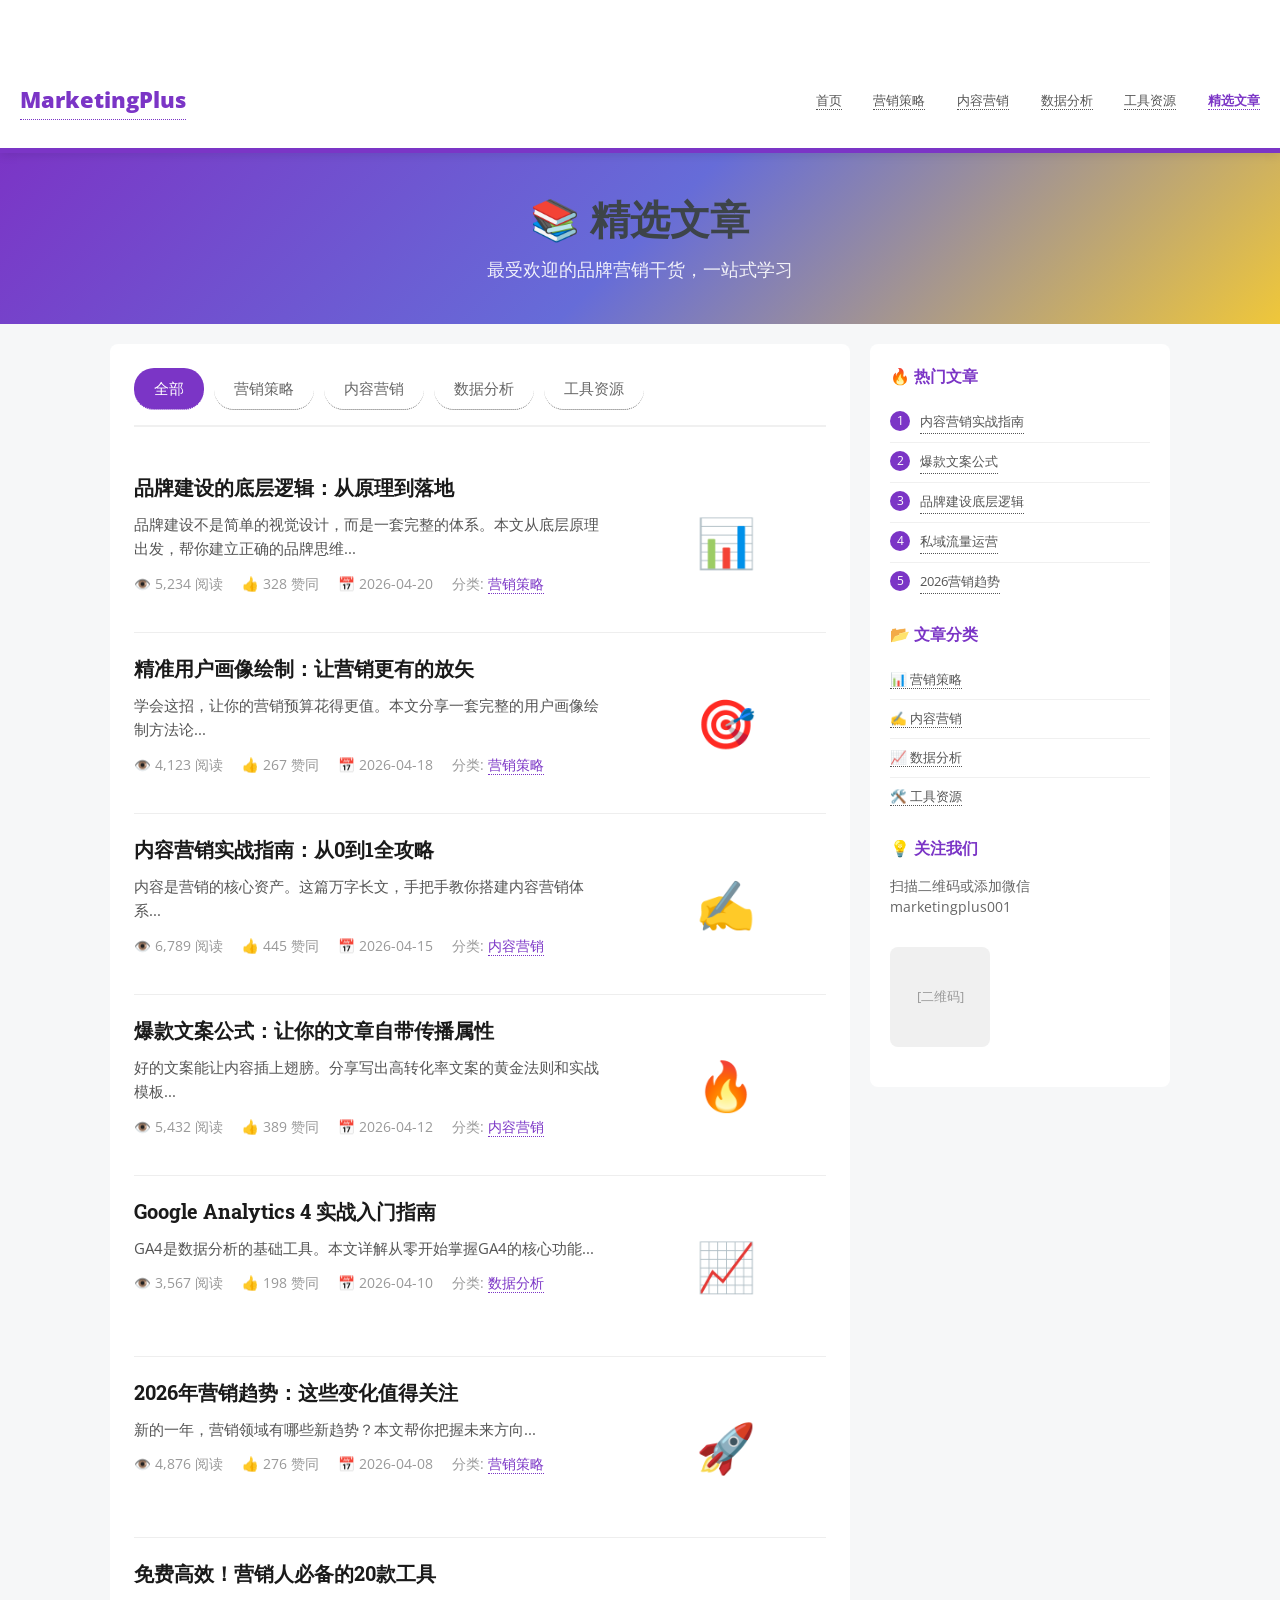
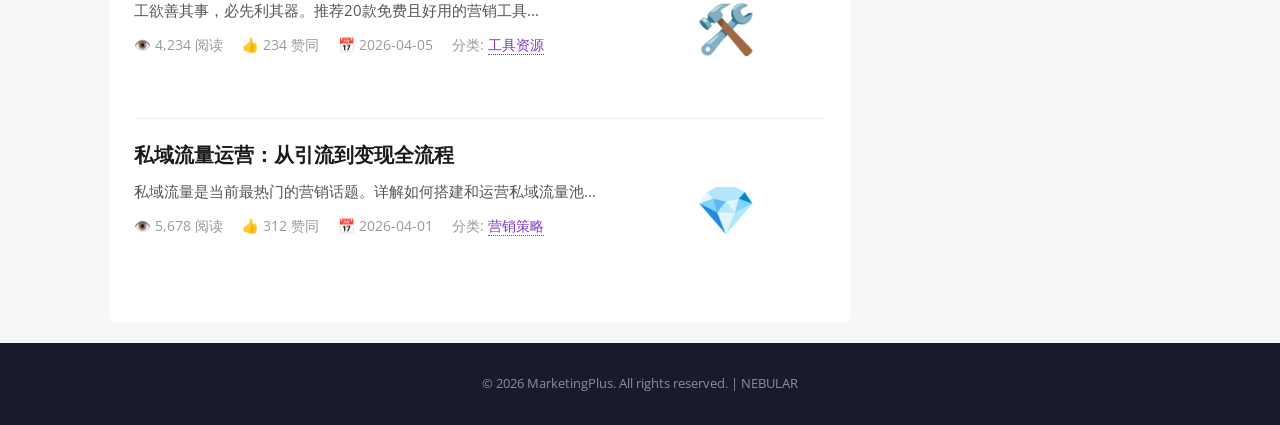
==== commit 1e87156d: "Restore confirmed version: articles.html" ====
--- a/articles.html
+++ b/articles.html
@@ -1,151 +1,210 @@
-<!DOCTYPE html>
+<!DOCTYPE HTML>
 <html lang="zh-CN">
 <head>
-  <meta charset="UTF-8" />
-  <meta name="viewport" content="width=device-width, initial-scale=1.0" />
+  <meta charset="utf-8" />
+  <meta name="viewport" content="width=device-width, initial-scale=1" />
   <title>精选文章 - MarketingPlus</title>
-    <link href="https://fonts.googleapis.com/css2?family=Inter:wght@400;500;600;700;800&display=swap" rel="stylesheet" />
-    <style>
-    *, *::before, *::after { box-sizing: border-box; margin: 0; padding: 0; }
-    html { scroll-behavior: smooth; }
-    body { font-family: 'Inter', -apple-system, BlinkMacSystemFont, sans-serif; color: #1a1a2e; background: #f9fafb; line-height: 1.6; -webkit-font-smoothing: antialiased; }
-    a { text-decoration: none; color: inherit; }
-    ul { list-style: none; }
-    :root { --purple: #7B35C6; --yellow: #EFC73A; --blue: #666CD8; --dark: #1a1a2e; --gray: #6b7280; --light: #f9fafb; }
-    .container { max-width: 1100px; margin: 0 auto; padding: 0 24px; }
-    .navbar { background: #fff; position: sticky; top: 0; z-index: 100; border-bottom: 1px solid #eee; box-shadow: 0 2px 8px rgba(0,0,0,0.05); }
-    .navbar .container { display: flex; align-items: center; justify-content: space-between; height: 64px; }
-    .logo { font-size: 1.3rem; font-weight: 800; color: var(--purple); letter-spacing: -0.5px; }
-    .logo span { color: var(--yellow); }
-    .nav-links { display: flex; gap: 28px; align-items: center; }
-    .nav-links a { font-size: 0.9rem; font-weight: 500; color: #555; transition: color 0.2s; }
-    .nav-links a:hover { color: var(--purple); }
-    .nav-links a.active { color: var(--purple); font-weight: 600; }
-    .page-hero { padding: 48px 0; text-align: center; color: #fff; }
-    .page-hero h1 { font-size: 2.2rem; font-weight: 800; margin-bottom: 8px; }
-    .page-hero p { font-size: 1rem; opacity: 0.9; }
-    .zh-layout { max-width: 1100px; margin: 0 auto; padding: 32px 24px; display: grid; grid-template-columns: 1fr 280px; gap: 24px; }
-    .zh-main { background: #fff; border-radius: 12px; padding: 28px; }
-    .zh-sidebar { background: #fff; border-radius: 12px; padding: 24px; height: fit-content; }
-    .zh-title { font-size: 1.15rem; font-weight: 700; margin-bottom: 20px; padding-bottom: 12px; border-bottom: 2px solid #f0f0f0; }
-    .art-item { padding: 20px 0; border-bottom: 1px solid #f0f0f0; }
-    .art-item:last-child { border-bottom: none; }
-    .art-item h3 { font-size: 1.05rem; font-weight: 600; margin-bottom: 8px; }
-    .art-item h3 a { color: #1a1a2e; }
-    .art-item h3 a:hover { color: var(--purple); }
-    .art-item p { font-size: 0.88rem; color: var(--gray); line-height: 1.6; margin-bottom: 10px; }
-    .art-meta { font-size: 0.82rem; color: #aaa; }
-    .art-meta span { margin-right: 14px; }
-    .sb-block { margin-bottom: 24px; }
-    .sb-block h4 { font-size: 0.95rem; font-weight: 700; color: var(--purple); margin-bottom: 12px; }
-    .sb-block li { padding: 7px 0; border-bottom: 1px solid #f5f5f5; }
-    .sb-block li:last-child { border-bottom: none; }
-    .sb-block a { font-size: 0.88rem; color: var(--gray); }
-    .sb-block a:hover { color: var(--purple); }
-    .tag-list { display: flex; flex-wrap: wrap; gap: 8px; }
-    .tag { display: inline-block; padding: 5px 14px; background: #f0f0f0; border-radius: 20px; font-size: 0.82rem; color: #555; }
-    .tag:hover { background: var(--purple); color: #fff; }
-    .tool-grid { display: grid; grid-template-columns: repeat(auto-fill, minmax(240px, 1fr)); gap: 16px; }
-    .tool-card { border: 1px solid #eee; border-radius: 10px; padding: 20px; transition: all 0.2s; }
-    .tool-card:hover { border-color: var(--purple); box-shadow: 0 4px 16px rgba(123,53,198,0.08); }
-    .tool-card .tag { margin-bottom: 10px; }
-    .tool-card h3 { font-size: 1rem; font-weight: 600; margin-bottom: 8px; }
-    .tool-card p { font-size: 0.85rem; color: var(--gray); margin-bottom: 12px; }
-    .tool-card a { color: var(--purple); font-size: 0.85rem; font-weight: 600; }
-    .footer { background: var(--dark); color: rgba(255,255,255,0.5); padding: 32px 0; text-align: center; }
-    .footer p { font-size: 0.82rem; }
-    @media (max-width: 768px) { .zh-layout { grid-template-columns: 1fr; } .nav-links { display: none; } }
-    </style>
+  <link rel="stylesheet" href="assets/css/main.css" />
+  <style>
+    :root { --brand-primary: #7B35C6; --brand-secondary: #EFC73A; --bg-light: #f6f7f8; }
+    body { background: var(--bg-light); }
+    .zhihu-layout { max-width: 1100px; margin: 0 auto; padding: 20px; display: grid; grid-template-columns: 1fr 300px; gap: 20px; }
+    .zhihu-main { background: #fff; border-radius: 8px; padding: 24px; }
+    .zhihu-sidebar { background: #fff; border-radius: 8px; padding: 20px; height: fit-content; }
+    .page-header { padding: 40px 0; background: linear-gradient(135deg, var(--brand-primary) 0%, #666CD8 50%, var(--brand-secondary) 100%); color: #fff; text-align: center; }
+    .page-header h1 { margin: 0; font-size: 2.5rem; }
+    .page-header p { margin: 10px 0 0; opacity: 0.9; font-size: 1.1rem; }
+    .filter-tabs { display: flex; gap: 10px; margin-bottom: 25px; flex-wrap: wrap; border-bottom: 2px solid #f0f0f0; padding-bottom: 15px; }
+    .filter-tabs a { padding: 8px 20px; border-radius: 20px; text-decoration: none; color: #666; font-size: 0.95rem; transition: all 0.3s; }
+    .filter-tabs a:hover, .filter-tabs a.active { background: var(--brand-primary); color: #fff; }
+    .article-list { }
+    .article-item { padding: 20px 0; border-bottom: 1px solid #eee; display: grid; grid-template-columns: 1fr 200px; gap: 20px; }
+    .article-item:last-child { border-bottom: none; }
+    .article-content h3 { margin: 0 0 10px; font-size: 1.25rem; }
+    .article-content h3 a { color: #1a1a1a; text-decoration: none; }
+    .article-content h3 a:hover { color: var(--brand-primary); }
+    .article-content .excerpt { color: #555; font-size: 0.95rem; line-height: 1.6; margin-bottom: 12px; }
+    .article-content .meta { font-size: 0.85rem; color: #999; }
+    .article-content .meta span { margin-right: 15px; }
+    .article-content .meta a { color: var(--brand-primary); text-decoration: none; }
+    .article-thumb { width: 100%; height: 140px; background: linear-gradient(135deg, var(--brand-primary), var(--brand-tertiary)); border-radius: 8px; display: flex; align-items: center; justify-content: center; color: #fff; font-size: 3rem; }
+    .sidebar-block { margin-bottom: 20px; }
+    .sidebar-block h4 { margin: 0 0 15px; color: var(--brand-primary); font-size: 1rem; }
+    .sidebar-block ul { list-style: none; padding: 0; margin: 0; }
+    .sidebar-block li { padding: 8px 0; border-bottom: 1px solid #f0f0f0; }
+    .sidebar-block li:last-child { border-bottom: none; }
+    .sidebar-block a { color: #555; text-decoration: none; }
+    .sidebar-block a:hover { color: var(--brand-primary); }
+    .hot-list { counter-reset: hot; }
+    .hot-list li { display: flex; align-items: flex-start; gap: 10px; }
+    .hot-list li::before { counter-increment: hot; content: counter(hot); min-width: 20px; height: 20px; background: var(--brand-primary); color: #fff; border-radius: 50%; font-size: 0.75rem; display: flex; align-items: center; justify-content: center; }
+    @media (max-width: 768px) { 
+      .zhihu-layout { grid-template-columns: 1fr; }
+      .article-item { grid-template-columns: 1fr; }
+      .article-thumb { display: none; }
+    }
+  </style>
 </head>
 <body>
-  <nav class="navbar">
-    <div class="container">
-      <a href="index.html" class="logo">Marketing<span>Plus</span></a>
-      <ul class="nav-links">
-        <li><a href="index.html">首页</a></li>
-        <li><a href="strategy.html">营销策略</a></li>
-        <li><a href="content.html">内容营销</a></li>
-        <li><a href="data.html">数据分析</a></li>
-        <li><a href="tools.html">工具资源</a></li>
-        <li><a href="articles.html">精选文章</a></li>
-      </ul>
+  <header id="header" style="background:#fff;box-shadow:0 2px 10px rgba(0,0,0,0.1);">
+    <div class="inner" style="display:flex;justify-content:space-between;align-items:center;padding:15px 20px;">
+      <a href="index.html" style="font-size:1.4rem;font-weight:800;color:#7B35C6;text-decoration:none;">MarketingPlus</a>
+      <nav>
+        <ul style="display:flex;gap:25px;list-style:none;margin:0;padding:0;">
+          <li><a href="index.html" style="color:#555;text-decoration:none;">首页</a></li>
+          <li><a href="strategy.html" style="color:#555;text-decoration:none;">营销策略</a></li>
+          <li><a href="content.html" style="color:#555;text-decoration:none;">内容营销</a></li>
+          <li><a href="data.html" style="color:#555;text-decoration:none;">数据分析</a></li>
+          <li><a href="tools.html" style="color:#555;text-decoration:none;">工具资源</a></li>
+          <li><a href="articles.html" style="color:#7B35C6;font-weight:600;">精选文章</a></li>
+        </ul>
+      </nav>
     </div>
-  </nav>
-  <div class="page-hero" style="background: linear-gradient(135deg, #7B35C6, #666CD8, #EFC73A);">
+  </header>
+
+  <div class="page-header">
     <h1>📚 精选文章</h1>
     <p>最受欢迎的品牌营销干货，一站式学习</p>
   </div>
-  <div class="zh-layout">
-    <div class="zh-main">
-      <div class="zh-title">全部文章</div>
-      <div class="art-item">
-        <h3><a href="#">品牌建设的底层逻辑：从原理到落地</a></h3>
-        <p>品牌建设不是简单的视觉设计，而是一套完整的体系。从底层原理出发，帮你建立正确的品牌思维。</p>
-        <div class="art-meta">
-          <span>👁 5,234 阅读</span>
-          <span>👍 328 赞同</span>
-          <span>📅 2026-04-20</span>
-        </div>
-      </div>      <div class="art-item">
-        <h3><a href="#">精准用户画像绘制：让营销更有的放矢</a></h3>
-        <p>学会这招，让你的营销预算花得更值。本身分享一套完整的用户画像绘制方法论。</p>
-        <div class="art-meta">
-          <span>👁 4,123 阅读</span>
-          <span>👍 267 赞同</span>
-          <span>📅 2026-04-18</span>
-        </div>
-      </div>      <div class="art-item">
-        <h3><a href="#">内容营销实战指南：从0到1全攻略</a></h3>
-        <p>内容是营销的核心资产。这篇万字长文，手把手教你搭建内容营销体系。</p>
-        <div class="art-meta">
-          <span>👁 6,789 阅读</span>
-          <span>👍 445 赞同</span>
-          <span>📅 2026-04-15</span>
-        </div>
-      </div>      <div class="art-item">
-        <h3><a href="#">爆款文案公式：让你的文章自带传播属性</a></h3>
-        <p>好的文案能让内容插上翅膀。分享写出高转化率文案的黄金法则和实战模板。</p>
-        <div class="art-meta">
-          <span>👁 5,432 阅读</span>
-          <span>👍 389 赞同</span>
-          <span>📅 2026-04-12</span>
-        </div>
-      </div>      <div class="art-item">
-        <h3><a href="#">Google Analytics 4 实战入门指南</a></h3>
-        <p>GA4是数据分析的基础工具。本文详解从零开始掌握GA4的核心功能。</p>
-        <div class="art-meta">
-          <span>👁 3,567 阅读</span>
-          <span>👍 198 赞同</span>
-          <span>📅 2026-04-10</span>
-        </div>
-      </div>      <div class="art-item">
-        <h3><a href="#">2026年营销趋势：这些变化值得关注</a></h3>
-        <p>新的一年，营销领域有哪些新趋势？本文帮你把握未来方向。</p>
-        <div class="art-meta">
-          <span>👁 4,876 阅读</span>
-          <span>👍 276 赞同</span>
-          <span>📅 2026-04-08</span>
-        </div>
-      </div>      <div class="art-item">
-        <h3><a href="#">免费高效！营销人必备的20款工具</a></h3>
-        <p>工欲善其事，必先利其器。推荐20款免费且好用的营销工具。</p>
-        <div class="art-meta">
-          <span>👁 4,234 阅读</span>
-          <span>👍 234 赞同</span>
-          <span>📅 2026-04-05</span>
-        </div>
-      </div>      <div class="art-item">
-        <h3><a href="#">私域流量运营：从引流到变现全流程</a></h3>
-        <p>私域流量是当前最热门的营销话题。详解如何搭建和运营私域流量池。</p>
-        <div class="art-meta">
-          <span>👁 5,678 阅读</span>
-          <span>👍 312 赞同</span>
-          <span>📅 2026-04-01</span>
-        </div>
+
+  <div class="zhihu-layout">
+    <div class="zhihu-main">
+      <div class="filter-tabs">
+        <a href="articles.html" class="active">全部</a>
+        <a href="strategy.html">营销策略</a>
+        <a href="content.html">内容营销</a>
+        <a href="data.html">数据分析</a>
+        <a href="tools.html">工具资源</a>
+      </div>
+      
+      <div class="article-list">
+        <article class="article-item">
+          <div class="article-content">
+            <h3><a href="#">品牌建设的底层逻辑：从原理到落地</a></h3>
+            <p class="excerpt">品牌建设不是简单的视觉设计，而是一套完整的体系。本文从底层原理出发，帮你建立正确的品牌思维...</p>
+            <div class="meta">
+              <span>👁️ 5,234 阅读</span>
+              <span>👍 328 赞同</span>
+              <span>📅 2026-04-20</span>
+              <span>分类: <a href="strategy.html">营销策略</a></span>
+            </div>
+          </div>
+          <div class="article-thumb">📊</div>
+        </article>
+        
+        <article class="article-item">
+          <div class="article-content">
+            <h3><a href="#">精准用户画像绘制：让营销更有的放矢</a></h3>
+            <p class="excerpt">学会这招，让你的营销预算花得更值。本文分享一套完整的用户画像绘制方法论...</p>
+            <div class="meta">
+              <span>👁️ 4,123 阅读</span>
+              <span>👍 267 赞同</span>
+              <span>📅 2026-04-18</span>
+              <span>分类: <a href="strategy.html">营销策略</a></span>
+            </div>
+          </div>
+          <div class="article-thumb">🎯</div>
+        </article>
+        
+        <article class="article-item">
+          <div class="article-content">
+            <h3><a href="#">内容营销实战指南：从0到1全攻略</a></h3>
+            <p class="excerpt">内容是营销的核心资产。这篇万字长文，手把手教你搭建内容营销体系...</p>
+            <div class="meta">
+              <span>👁️ 6,789 阅读</span>
+              <span>👍 445 赞同</span>
+              <span>📅 2026-04-15</span>
+              <span>分类: <a href="content.html">内容营销</a></span>
+            </div>
+          </div>
+          <div class="article-thumb">✍️</div>
+        </article>
+        
+        <article class="article-item">
+          <div class="article-content">
+            <h3><a href="#">爆款文案公式：让你的文章自带传播属性</a></h3>
+            <p class="excerpt">好的文案能让内容插上翅膀。分享写出高转化率文案的黄金法则和实战模板...</p>
+            <div class="meta">
+              <span>👁️ 5,432 阅读</span>
+              <span>👍 389 赞同</span>
+              <span>📅 2026-04-12</span>
+              <span>分类: <a href="content.html">内容营销</a></span>
+            </div>
+          </div>
+          <div class="article-thumb">🔥</div>
+        </article>
+        
+        <article class="article-item">
+          <div class="article-content">
+            <h3><a href="#">Google Analytics 4 实战入门指南</a></h3>
+            <p class="excerpt">GA4是数据分析的基础工具。本文详解从零开始掌握GA4的核心功能...</p>
+            <div class="meta">
+              <span>👁️ 3,567 阅读</span>
+              <span>👍 198 赞同</span>
+              <span>📅 2026-04-10</span>
+              <span>分类: <a href="data.html">数据分析</a></span>
+            </div>
+          </div>
+          <div class="article-thumb">📈</div>
+        </article>
+        
+        <article class="article-item">
+          <div class="article-content">
+            <h3><a href="#">2026年营销趋势：这些变化值得关注</a></h3>
+            <p class="excerpt">新的一年，营销领域有哪些新趋势？本文帮你把握未来方向...</p>
+            <div class="meta">
+              <span>👁️ 4,876 阅读</span>
+              <span>👍 276 赞同</span>
+              <span>📅 2026-04-08</span>
+              <span>分类: <a href="strategy.html">营销策略</a></span>
+            </div>
+          </div>
+          <div class="article-thumb">🚀</div>
+        </article>
+        
+        <article class="article-item">
+          <div class="article-content">
+            <h3><a href="#">免费高效！营销人必备的20款工具</a></h3>
+            <p class="excerpt">工欲善其事，必先利其器。推荐20款免费且好用的营销工具...</p>
+            <div class="meta">
+              <span>👁️ 4,234 阅读</span>
+              <span>👍 234 赞同</span>
+              <span>📅 2026-04-05</span>
+              <span>分类: <a href="tools.html">工具资源</a></span>
+            </div>
+          </div>
+          <div class="article-thumb">🛠️</div>
+        </article>
+        
+        <article class="article-item">
+          <div class="article-content">
+            <h3><a href="#">私域流量运营：从引流到变现全流程</a></h3>
+            <p class="excerpt">私域流量是当前最热门的营销话题。详解如何搭建和运营私域流量池...</p>
+            <div class="meta">
+              <span>👁️ 5,678 阅读</span>
+              <span>👍 312 赞同</span>
+              <span>📅 2026-04-01</span>
+              <span>分类: <a href="strategy.html">营销策略</a></span>
+            </div>
+          </div>
+          <div class="article-thumb">💎</div>
+        </article>
       </div>
     </div>
-    <aside class="zh-sidebar">
-      <div class="sb-block">
+    
+    <aside class="zhihu-sidebar">
+      <div class="sidebar-block">
+        <h4>🔥 热门文章</h4>
+        <ul class="hot-list">
+          <li><a href="#">内容营销实战指南</a></li>
+          <li><a href="#">爆款文案公式</a></li>
+          <li><a href="#">品牌建设底层逻辑</a></li>
+          <li><a href="#">私域流量运营</a></li>
+          <li><a href="#">2026营销趋势</a></li>
+        </ul>
+      </div>
+      
+      <div class="sidebar-block">
         <h4>📂 文章分类</h4>
         <ul>
           <li><a href="strategy.html">📊 营销策略</a></li>
@@ -154,26 +213,19 @@
           <li><a href="tools.html">🛠️ 工具资源</a></li>
         </ul>
       </div>
-      <div class="sb-block">
-        <h4>🔥 热门文章</h4>
-        <ul>
-          <li><a href="#">内容营销实战指南</a></li>
-          <li><a href="#">爆款文案公式</a></li>
-          <li><a href="#">品牌建设底层逻辑</a></li>
-          <li><a href="#">私域流量运营</a></li>
-          <li><a href="#">2026营销趋势</a></li>
-        </ul>
-      </div>
-      <div class="sb-block">
+      
+      <div class="sidebar-block">
         <h4>💡 关注我们</h4>
-        <ul>
-          <li><a href="#">📧 meidan.wang@outlook.com</a></li>
-          <li><a href="#">💬 marketingplus001</a></li>
-        </ul>
-      </div>
-
+        <p style="color:#666;font-size:0.9rem;line-height:1.5;">扫描二维码或添加微信<br>marketingplus001</p>
+        <div style="width:100px;height:100px;background:#f0f0f0;border-radius:8px;display:flex;align-items:center;justify-content:center;color:#999;font-size:0.8rem;text-align:center;margin-top:10px;">
+          [二维码]
+        </div>
+      </div>
     </aside>
   </div>
-  <footer class="footer"><p>© 2026 MarketingPlus. All rights reserved. | NEBULAR</p></footer>
+
+  <footer id="footer" style="background:#1a1a2e;padding:30px 0;text-align:center;">
+    <p style="color:rgba(255,255,255,0.5);margin:0;">&copy; 2026 MarketingPlus. All rights reserved. | NEBULAR</p>
+  </footer>
 </body>
-</html>+</html>
--- a/assets/css/main.css
+++ b/assets/css/main.css
@@ -0,0 +1,2299 @@
+@import url(fontawesome-all.min.css);
+@import url("https://fonts.googleapis.com/css?family=Open+Sans:400,600,400italic,600italic|Roboto+Slab:400,700");
+/*
+	Editorial by HTML5 UP
+	html5up.net | @ajlkn
+	Free for personal and commercial use under the CCA 3.0 license (html5up.net/license)
+*/
+html, body, div, span, applet, object,
+iframe, h1, h2, h3, h4, h5, h6, p, blockquote,
+pre, a, abbr, acronym, address, big, cite,
+code, del, dfn, em, img, ins, kbd, q, s, samp,
+small, strike, strong, sub, sup, tt, var, b,
+u, i, center, dl, dt, dd, ol, ul, li, fieldset,
+form, label, legend, table, caption, tbody,
+tfoot, thead, tr, th, td, article, aside,
+canvas, details, embed, figure, figcaption,
+footer, header, hgroup, menu, nav, output, ruby,
+section, summary, time, mark, audio, video {
+  margin: 0;
+  padding: 0;
+  border: 0;
+  font-size: 100%;
+  font: inherit;
+  vertical-align: baseline; }
+
+article, aside, details, figcaption, figure,
+footer, header, hgroup, menu, nav, section {
+  display: block; }
+
+body {
+  line-height: 1; }
+
+ol, ul {
+  list-style: none; }
+
+blockquote, q {
+  quotes: none; }
+  blockquote:before, blockquote:after, q:before, q:after {
+    content: '';
+    content: none; }
+
+table {
+  border-collapse: collapse;
+  border-spacing: 0; }
+
+body {
+  -webkit-text-size-adjust: none; }
+
+mark {
+  background-color: transparent;
+  color: inherit; }
+
+input::-moz-focus-inner {
+  border: 0;
+  padding: 0; }
+
+input, select, textarea {
+  -moz-appearance: none;
+  -webkit-appearance: none;
+  -ms-appearance: none;
+  appearance: none; }
+
+/* Basic */
+@-ms-viewport {
+  width: device-width; }
+
+body {
+  -ms-overflow-style: scrollbar; }
+
+@media screen and (max-width: 480px) {
+  html, body {
+    min-width: 320px; } }
+
+html {
+  box-sizing: border-box; }
+
+*, *:before, *:after {
+  box-sizing: inherit; }
+
+body {
+  background: #ffffff; }
+  body.is-preload *, body.is-preload *:before, body.is-preload *:after, body.is-resizing *, body.is-resizing *:before, body.is-resizing *:after {
+    -moz-animation: none !important;
+    -webkit-animation: none !important;
+    -ms-animation: none !important;
+    animation: none !important;
+    -moz-transition: none !important;
+    -webkit-transition: none !important;
+    -ms-transition: none !important;
+    transition: none !important; }
+
+/* Type */
+body, input, select, textarea {
+  color: #7f888f;
+  font-family: "Open Sans", sans-serif;
+  font-size: 13pt;
+  font-weight: 400;
+  line-height: 1.65; }
+  @media screen and (max-width: 1680px) {
+    body, input, select, textarea {
+      font-size: 11pt; } }
+  @media screen and (max-width: 1280px) {
+    body, input, select, textarea {
+      font-size: 10pt; } }
+  @media screen and (max-width: 360px) {
+    body, input, select, textarea {
+      font-size: 9pt; } }
+
+a {
+  -moz-transition: color 0.2s ease-in-out, border-bottom-color 0.2s ease-in-out;
+  -webkit-transition: color 0.2s ease-in-out, border-bottom-color 0.2s ease-in-out;
+  -ms-transition: color 0.2s ease-in-out, border-bottom-color 0.2s ease-in-out;
+  transition: color 0.2s ease-in-out, border-bottom-color 0.2s ease-in-out;
+  border-bottom: dotted 1px;
+  color: #7B35C6;
+  text-decoration: none; }
+  a:hover {
+    border-bottom-color: #7B35C6;
+    color: #7B35C6 !important; }
+    a:hover strong {
+      color: inherit; }
+
+strong, b {
+  color: #3d4449;
+  font-weight: 600; }
+
+em, i {
+  font-style: italic; }
+
+p {
+  margin: 0 0 2em 0; }
+
+h1, h2, h3, h4, h5, h6 {
+  color: #3d4449;
+  font-family: "Roboto Slab", serif;
+  font-weight: 700;
+  line-height: 1.5;
+  margin: 0 0 1em 0; }
+  h1 a, h2 a, h3 a, h4 a, h5 a, h6 a {
+    color: inherit;
+    text-decoration: none;
+    border-bottom: 0; }
+
+h1 {
+  font-size: 4em;
+  margin: 0 0 0.5em 0;
+  line-height: 1.3; }
+
+h2 {
+  font-size: 1.75em; }
+
+h3 {
+  font-size: 1.25em; }
+
+h4 {
+  font-size: 1.1em; }
+
+h5 {
+  font-size: 0.9em; }
+
+h6 {
+  font-size: 0.7em; }
+
+@media screen and (max-width: 1680px) {
+  h1 {
+    font-size: 3.5em; } }
+
+@media screen and (max-width: 980px) {
+  h1 {
+    font-size: 3.25em; } }
+
+@media screen and (max-width: 736px) {
+  h1 {
+    font-size: 2em;
+    line-height: 1.4; }
+  h2 {
+    font-size: 1.5em; } }
+
+sub {
+  font-size: 0.8em;
+  position: relative;
+  top: 0.5em; }
+
+sup {
+  font-size: 0.8em;
+  position: relative;
+  top: -0.5em; }
+
+blockquote {
+  border-left: solid 3px rgba(210, 215, 217, 0.75);
+  font-style: italic;
+  margin: 0 0 2em 0;
+  padding: 0.5em 0 0.5em 2em; }
+
+code {
+  background: rgba(230, 235, 237, 0.25);
+  border-radius: 0.375em;
+  border: solid 1px rgba(210, 215, 217, 0.75);
+  font-family: "Courier New", monospace;
+  font-size: 0.9em;
+  margin: 0 0.25em;
+  padding: 0.25em 0.65em; }
+
+pre {
+  -webkit-overflow-scrolling: touch;
+  font-family: "Courier New", monospace;
+  font-size: 0.9em;
+  margin: 0 0 2em 0; }
+  pre code {
+    display: block;
+    line-height: 1.75;
+    padding: 1em 1.5em;
+    overflow-x: auto; }
+
+hr {
+  border: 0;
+  border-bottom: solid 1px rgba(210, 215, 217, 0.75);
+  margin: 2em 0; }
+  hr.major {
+    margin: 3em 0; }
+
+.align-left {
+  text-align: left; }
+
+.align-center {
+  text-align: center; }
+
+.align-right {
+  text-align: right; }
+
+/* Row */
+.row {
+  display: flex;
+  flex-wrap: wrap;
+  box-sizing: border-box;
+  align-items: stretch; }
+  .row > * {
+    box-sizing: border-box; }
+  .row.gtr-uniform > * > :last-child {
+    margin-bottom: 0; }
+  .row.aln-left {
+    justify-content: flex-start; }
+  .row.aln-center {
+    justify-content: center; }
+  .row.aln-right {
+    justify-content: flex-end; }
+  .row.aln-top {
+    align-items: flex-start; }
+  .row.aln-middle {
+    align-items: center; }
+  .row.aln-bottom {
+    align-items: flex-end; }
+  .row > .imp {
+    order: -1; }
+  .row > .col-1 {
+    width: 8.33333%; }
+  .row > .off-1 {
+    margin-left: 8.33333%; }
+  .row > .col-2 {
+    width: 16.66667%; }
+  .row > .off-2 {
+    margin-left: 16.66667%; }
+  .row > .col-3 {
+    width: 25%; }
+  .row > .off-3 {
+    margin-left: 25%; }
+  .row > .col-4 {
+    width: 33.33333%; }
+  .row > .off-4 {
+    margin-left: 33.33333%; }
+  .row > .col-5 {
+    width: 41.66667%; }
+  .row > .off-5 {
+    margin-left: 41.66667%; }
+  .row > .col-6 {
+    width: 50%; }
+  .row > .off-6 {
+    margin-left: 50%; }
+  .row > .col-7 {
+    width: 58.33333%; }
+  .row > .off-7 {
+    margin-left: 58.33333%; }
+  .row > .col-8 {
+    width: 66.66667%; }
+  .row > .off-8 {
+    margin-left: 66.66667%; }
+  .row > .col-9 {
+    width: 75%; }
+  .row > .off-9 {
+    margin-left: 75%; }
+  .row > .col-10 {
+    width: 83.33333%; }
+  .row > .off-10 {
+    margin-left: 83.33333%; }
+  .row > .col-11 {
+    width: 91.66667%; }
+  .row > .off-11 {
+    margin-left: 91.66667%; }
+  .row > .col-12 {
+    width: 100%; }
+  .row > .off-12 {
+    margin-left: 100%; }
+  .row.gtr-0 {
+    margin-top: 0;
+    margin-left: 0em; }
+    .row.gtr-0 > * {
+      padding: 0 0 0 0em; }
+    .row.gtr-0.gtr-uniform {
+      margin-top: 0em; }
+      .row.gtr-0.gtr-uniform > * {
+        padding-top: 0em; }
+  .row.gtr-25 {
+    margin-top: 0;
+    margin-left: -0.375em; }
+    .row.gtr-25 > * {
+      padding: 0 0 0 0.375em; }
+    .row.gtr-25.gtr-uniform {
+      margin-top: -0.375em; }
+      .row.gtr-25.gtr-uniform > * {
+        padding-top: 0.375em; }
+  .row.gtr-50 {
+    margin-top: 0;
+    margin-left: -0.75em; }
+    .row.gtr-50 > * {
+      padding: 0 0 0 0.75em; }
+    .row.gtr-50.gtr-uniform {
+      margin-top: -0.75em; }
+      .row.gtr-50.gtr-uniform > * {
+        padding-top: 0.75em; }
+  .row {
+    margin-top: 0;
+    margin-left: -1.5em; }
+    .row > * {
+      padding: 0 0 0 1.5em; }
+    .row.gtr-uniform {
+      margin-top: -1.5em; }
+      .row.gtr-uniform > * {
+        padding-top: 1.5em; }
+  .row.gtr-150 {
+    margin-top: 0;
+    margin-left: -2.25em; }
+    .row.gtr-150 > * {
+      padding: 0 0 0 2.25em; }
+    .row.gtr-150.gtr-uniform {
+      margin-top: -2.25em; }
+      .row.gtr-150.gtr-uniform > * {
+        padding-top: 2.25em; }
+  .row.gtr-200 {
+    margin-top: 0;
+    margin-left: -3em; }
+    .row.gtr-200 > * {
+      padding: 0 0 0 3em; }
+    .row.gtr-200.gtr-uniform {
+      margin-top: -3em; }
+      .row.gtr-200.gtr-uniform > * {
+        padding-top: 3em; }
+  @media screen and (max-width: 1680px) {
+    .row {
+      display: flex;
+      flex-wrap: wrap;
+      box-sizing: border-box;
+      align-items: stretch; }
+      .row > * {
+        box-sizing: border-box; }
+      .row.gtr-uniform > * > :last-child {
+        margin-bottom: 0; }
+      .row.aln-left {
+        justify-content: flex-start; }
+      .row.aln-center {
+        justify-content: center; }
+      .row.aln-right {
+        justify-content: flex-end; }
+      .row.aln-top {
+        align-items: flex-start; }
+      .row.aln-middle {
+        align-items: center; }
+      .row.aln-bottom {
+        align-items: flex-end; }
+      .row > .imp-xlarge {
+        order: -1; }
+      .row > .col-1-xlarge {
+        width: 8.33333%; }
+      .row > .off-1-xlarge {
+        margin-left: 8.33333%; }
+      .row > .col-2-xlarge {
+        width: 16.66667%; }
+      .row > .off-2-xlarge {
+        margin-left: 16.66667%; }
+      .row > .col-3-xlarge {
+        width: 25%; }
+      .row > .off-3-xlarge {
+        margin-left: 25%; }
+      .row > .col-4-xlarge {
+        width: 33.33333%; }
+      .row > .off-4-xlarge {
+        margin-left: 33.33333%; }
+      .row > .col-5-xlarge {
+        width: 41.66667%; }
+      .row > .off-5-xlarge {
+        margin-left: 41.66667%; }
+      .row > .col-6-xlarge {
+        width: 50%; }
+      .row > .off-6-xlarge {
+        margin-left: 50%; }
+      .row > .col-7-xlarge {
+        width: 58.33333%; }
+      .row > .off-7-xlarge {
+        margin-left: 58.33333%; }
+      .row > .col-8-xlarge {
+        width: 66.66667%; }
+      .row > .off-8-xlarge {
+        margin-left: 66.66667%; }
+      .row > .col-9-xlarge {
+        width: 75%; }
+      .row > .off-9-xlarge {
+        margin-left: 75%; }
+      .row > .col-10-xlarge {
+        width: 83.33333%; }
+      .row > .off-10-xlarge {
+        margin-left: 83.33333%; }
+      .row > .col-11-xlarge {
+        width: 91.66667%; }
+      .row > .off-11-xlarge {
+        margin-left: 91.66667%; }
+      .row > .col-12-xlarge {
+        width: 100%; }
+      .row > .off-12-xlarge {
+        margin-left: 100%; }
+      .row.gtr-0 {
+        margin-top: 0;
+        margin-left: 0em; }
+        .row.gtr-0 > * {
+          padding: 0 0 0 0em; }
+        .row.gtr-0.gtr-uniform {
+          margin-top: 0em; }
+          .row.gtr-0.gtr-uniform > * {
+            padding-top: 0em; }
+      .row.gtr-25 {
+        margin-top: 0;
+        margin-left: -0.375em; }
+        .row.gtr-25 > * {
+          padding: 0 0 0 0.375em; }
+        .row.gtr-25.gtr-uniform {
+          margin-top: -0.375em; }
+          .row.gtr-25.gtr-uniform > * {
+            padding-top: 0.375em; }
+      .row.gtr-50 {
+        margin-top: 0;
+        margin-left: -0.75em; }
+        .row.gtr-50 > * {
+          padding: 0 0 0 0.75em; }
+        .row.gtr-50.gtr-uniform {
+          margin-top: -0.75em; }
+          .row.gtr-50.gtr-uniform > * {
+            padding-top: 0.75em; }
+      .row {
+        margin-top: 0;
+        margin-left: -1.5em; }
+        .row > * {
+          padding: 0 0 0 1.5em; }
+        .row.gtr-uniform {
+          margin-top: -1.5em; }
+          .row.gtr-uniform > * {
+            padding-top: 1.5em; }
+      .row.gtr-150 {
+        margin-top: 0;
+        margin-left: -2.25em; }
+        .row.gtr-150 > * {
+          padding: 0 0 0 2.25em; }
+        .row.gtr-150.gtr-uniform {
+          margin-top: -2.25em; }
+          .row.gtr-150.gtr-uniform > * {
+            padding-top: 2.25em; }
+      .row.gtr-200 {
+        margin-top: 0;
+        margin-left: -3em; }
+        .row.gtr-200 > * {
+          padding: 0 0 0 3em; }
+        .row.gtr-200.gtr-uniform {
+          margin-top: -3em; }
+          .row.gtr-200.gtr-uniform > * {
+            padding-top: 3em; } }
+  @media screen and (max-width: 1280px) {
+    .row {
+      display: flex;
+      flex-wrap: wrap;
+      box-sizing: border-box;
+      align-items: stretch; }
+      .row > * {
+        box-sizing: border-box; }
+      .row.gtr-uniform > * > :last-child {
+        margin-bottom: 0; }
+      .row.aln-left {
+        justify-content: flex-start; }
+      .row.aln-center {
+        justify-content: center; }
+      .row.aln-right {
+        justify-content: flex-end; }
+      .row.aln-top {
+        align-items: flex-start; }
+      .row.aln-middle {
+        align-items: center; }
+      .row.aln-bottom {
+        align-items: flex-end; }
+      .row > .imp-large {
+        order: -1; }
+      .row > .col-1-large {
+        width: 8.33333%; }
+      .row > .off-1-large {
+        margin-left: 8.33333%; }
+      .row > .col-2-large {
+        width: 16.66667%; }
+      .row > .off-2-large {
+        margin-left: 16.66667%; }
+      .row > .col-3-large {
+        width: 25%; }
+      .row > .off-3-large {
+        margin-left: 25%; }
+      .row > .col-4-large {
+        width: 33.33333%; }
+      .row > .off-4-large {
+        margin-left: 33.33333%; }
+      .row > .col-5-large {
+        width: 41.66667%; }
+      .row > .off-5-large {
+        margin-left: 41.66667%; }
+      .row > .col-6-large {
+        width: 50%; }
+      .row > .off-6-large {
+        margin-left: 50%; }
+      .row > .col-7-large {
+        width: 58.33333%; }
+      .row > .off-7-large {
+        margin-left: 58.33333%; }
+      .row > .col-8-large {
+        width: 66.66667%; }
+      .row > .off-8-large {
+        margin-left: 66.66667%; }
+      .row > .col-9-large {
+        width: 75%; }
+      .row > .off-9-large {
+        margin-left: 75%; }
+      .row > .col-10-large {
+        width: 83.33333%; }
+      .row > .off-10-large {
+        margin-left: 83.33333%; }
+      .row > .col-11-large {
+        width: 91.66667%; }
+      .row > .off-11-large {
+        margin-left: 91.66667%; }
+      .row > .col-12-large {
+        width: 100%; }
+      .row > .off-12-large {
+        margin-left: 100%; }
+      .row.gtr-0 {
+        margin-top: 0;
+        margin-left: 0em; }
+        .row.gtr-0 > * {
+          padding: 0 0 0 0em; }
+        .row.gtr-0.gtr-uniform {
+          margin-top: 0em; }
+          .row.gtr-0.gtr-uniform > * {
+            padding-top: 0em; }
+      .row.gtr-25 {
+        margin-top: 0;
+        margin-left: -0.375em; }
+        .row.gtr-25 > * {
+          padding: 0 0 0 0.375em; }
+        .row.gtr-25.gtr-uniform {
+          margin-top: -0.375em; }
+          .row.gtr-25.gtr-uniform > * {
+            padding-top: 0.375em; }
+      .row.gtr-50 {
+        margin-top: 0;
+        margin-left: -0.75em; }
+        .row.gtr-50 > * {
+          padding: 0 0 0 0.75em; }
+        .row.gtr-50.gtr-uniform {
+          margin-top: -0.75em; }
+          .row.gtr-50.gtr-uniform > * {
+            padding-top: 0.75em; }
+      .row {
+        margin-top: 0;
+        margin-left: -1.5em; }
+        .row > * {
+          padding: 0 0 0 1.5em; }
+        .row.gtr-uniform {
+          margin-top: -1.5em; }
+          .row.gtr-uniform > * {
+            padding-top: 1.5em; }
+      .row.gtr-150 {
+        margin-top: 0;
+        margin-left: -2.25em; }
+        .row.gtr-150 > * {
+          padding: 0 0 0 2.25em; }
+        .row.gtr-150.gtr-uniform {
+          margin-top: -2.25em; }
+          .row.gtr-150.gtr-uniform > * {
+            padding-top: 2.25em; }
+      .row.gtr-200 {
+        margin-top: 0;
+        margin-left: -3em; }
+        .row.gtr-200 > * {
+          padding: 0 0 0 3em; }
+        .row.gtr-200.gtr-uniform {
+          margin-top: -3em; }
+          .row.gtr-200.gtr-uniform > * {
+            padding-top: 3em; } }
+  @media screen and (max-width: 980px) {
+    .row {
+      display: flex;
+      flex-wrap: wrap;
+      box-sizing: border-box;
+      align-items: stretch; }
+      .row > * {
+        box-sizing: border-box; }
+      .row.gtr-uniform > * > :last-child {
+        margin-bottom: 0; }
+      .row.aln-left {
+        justify-content: flex-start; }
+      .row.aln-center {
+        justify-content: center; }
+      .row.aln-right {
+        justify-content: flex-end; }
+      .row.aln-top {
+        align-items: flex-start; }
+      .row.aln-middle {
+        align-items: center; }
+      .row.aln-bottom {
+        align-items: flex-end; }
+      .row > .imp-medium {
+        order: -1; }
+      .row > .col-1-medium {
+        width: 8.33333%; }
+      .row > .off-1-medium {
+        margin-left: 8.33333%; }
+      .row > .col-2-medium {
+        width: 16.66667%; }
+      .row > .off-2-medium {
+        margin-left: 16.66667%; }
+      .row > .col-3-medium {
+        width: 25%; }
+      .row > .off-3-medium {
+        margin-left: 25%; }
+      .row > .col-4-medium {
+        width: 33.33333%; }
+      .row > .off-4-medium {
+        margin-left: 33.33333%; }
+      .row > .col-5-medium {
+        width: 41.66667%; }
+      .row > .off-5-medium {
+        margin-left: 41.66667%; }
+      .row > .col-6-medium {
+        width: 50%; }
+      .row > .off-6-medium {
+        margin-left: 50%; }
+      .row > .col-7-medium {
+        width: 58.33333%; }
+      .row > .off-7-medium {
+        margin-left: 58.33333%; }
+      .row > .col-8-medium {
+        width: 66.66667%; }
+      .row > .off-8-medium {
+        margin-left: 66.66667%; }
+      .row > .col-9-medium {
+        width: 75%; }
+      .row > .off-9-medium {
+        margin-left: 75%; }
+      .row > .col-10-medium {
+        width: 83.33333%; }
+      .row > .off-10-medium {
+        margin-left: 83.33333%; }
+      .row > .col-11-medium {
+        width: 91.66667%; }
+      .row > .off-11-medium {
+        margin-left: 91.66667%; }
+      .row > .col-12-medium {
+        width: 100%; }
+      .row > .off-12-medium {
+        margin-left: 100%; }
+      .row.gtr-0 {
+        margin-top: 0;
+        margin-left: 0em; }
+        .row.gtr-0 > * {
+          padding: 0 0 0 0em; }
+        .row.gtr-0.gtr-uniform {
+          margin-top: 0em; }
+          .row.gtr-0.gtr-uniform > * {
+            padding-top: 0em; }
+      .row.gtr-25 {
+        margin-top: 0;
+        margin-left: -0.375em; }
+        .row.gtr-25 > * {
+          padding: 0 0 0 0.375em; }
+        .row.gtr-25.gtr-uniform {
+          margin-top: -0.375em; }
+          .row.gtr-25.gtr-uniform > * {
+            padding-top: 0.375em; }
+      .row.gtr-50 {
+        margin-top: 0;
+        margin-left: -0.75em; }
+        .row.gtr-50 > * {
+          padding: 0 0 0 0.75em; }
+        .row.gtr-50.gtr-uniform {
+          margin-top: -0.75em; }
+          .row.gtr-50.gtr-uniform > * {
+            padding-top: 0.75em; }
+      .row {
+        margin-top: 0;
+        margin-left: -1.5em; }
+        .row > * {
+          padding: 0 0 0 1.5em; }
+        .row.gtr-uniform {
+          margin-top: -1.5em; }
+          .row.gtr-uniform > * {
+            padding-top: 1.5em; }
+      .row.gtr-150 {
+        margin-top: 0;
+        margin-left: -2.25em; }
+        .row.gtr-150 > * {
+          padding: 0 0 0 2.25em; }
+        .row.gtr-150.gtr-uniform {
+          margin-top: -2.25em; }
+          .row.gtr-150.gtr-uniform > * {
+            padding-top: 2.25em; }
+      .row.gtr-200 {
+        margin-top: 0;
+        margin-left: -3em; }
+        .row.gtr-200 > * {
+          padding: 0 0 0 3em; }
+        .row.gtr-200.gtr-uniform {
+          margin-top: -3em; }
+          .row.gtr-200.gtr-uniform > * {
+            padding-top: 3em; } }
+  @media screen and (max-width: 736px) {
+    .row {
+      display: flex;
+      flex-wrap: wrap;
+      box-sizing: border-box;
+      align-items: stretch; }
+      .row > * {
+        box-sizing: border-box; }
+      .row.gtr-uniform > * > :last-child {
+        margin-bottom: 0; }
+      .row.aln-left {
+        justify-content: flex-start; }
+      .row.aln-center {
+        justify-content: center; }
+      .row.aln-right {
+        justify-content: flex-end; }
+      .row.aln-top {
+        align-items: flex-start; }
+      .row.aln-middle {
+        align-items: center; }
+      .row.aln-bottom {
+        align-items: flex-end; }
+      .row > .imp-small {
+        order: -1; }
+      .row > .col-1-small {
+        width: 8.33333%; }
+      .row > .off-1-small {
+        margin-left: 8.33333%; }
+      .row > .col-2-small {
+        width: 16.66667%; }
+      .row > .off-2-small {
+        margin-left: 16.66667%; }
+      .row > .col-3-small {
+        width: 25%; }
+      .row > .off-3-small {
+        margin-left: 25%; }
+      .row > .col-4-small {
+        width: 33.33333%; }
+      .row > .off-4-small {
+        margin-left: 33.33333%; }
+      .row > .col-5-small {
+        width: 41.66667%; }
+      .row > .off-5-small {
+        margin-left: 41.66667%; }
+      .row > .col-6-small {
+        width: 50%; }
+      .row > .off-6-small {
+        margin-left: 50%; }
+      .row > .col-7-small {
+        width: 58.33333%; }
+      .row > .off-7-small {
+        margin-left: 58.33333%; }
+      .row > .col-8-small {
+        width: 66.66667%; }
+      .row > .off-8-small {
+        margin-left: 66.66667%; }
+      .row > .col-9-small {
+        width: 75%; }
+      .row > .off-9-small {
+        margin-left: 75%; }
+      .row > .col-10-small {
+        width: 83.33333%; }
+      .row > .off-10-small {
+        margin-left: 83.33333%; }
+      .row > .col-11-small {
+        width: 91.66667%; }
+      .row > .off-11-small {
+        margin-left: 91.66667%; }
+      .row > .col-12-small {
+        width: 100%; }
+      .row > .off-12-small {
+        margin-left: 100%; }
+      .row.gtr-0 {
+        margin-top: 0;
+        margin-left: 0em; }
+        .row.gtr-0 > * {
+          padding: 0 0 0 0em; }
+        .row.gtr-0.gtr-uniform {
+          margin-top: 0em; }
+          .row.gtr-0.gtr-uniform > * {
+            padding-top: 0em; }
+      .row.gtr-25 {
+        margin-top: 0;
+        margin-left: -0.375em; }
+        .row.gtr-25 > * {
+          padding: 0 0 0 0.375em; }
+        .row.gtr-25.gtr-uniform {
+          margin-top: -0.375em; }
+          .row.gtr-25.gtr-uniform > * {
+            padding-top: 0.375em; }
+      .row.gtr-50 {
+        margin-top: 0;
+        margin-left: -0.75em; }
+        .row.gtr-50 > * {
+          padding: 0 0 0 0.75em; }
+        .row.gtr-50.gtr-uniform {
+          margin-top: -0.75em; }
+          .row.gtr-50.gtr-uniform > * {
+            padding-top: 0.75em; }
+      .row {
+        margin-top: 0;
+        margin-left: -1.5em; }
+        .row > * {
+          padding: 0 0 0 1.5em; }
+        .row.gtr-uniform {
+          margin-top: -1.5em; }
+          .row.gtr-uniform > * {
+            padding-top: 1.5em; }
+      .row.gtr-150 {
+        margin-top: 0;
+        margin-left: -2.25em; }
+        .row.gtr-150 > * {
+          padding: 0 0 0 2.25em; }
+        .row.gtr-150.gtr-uniform {
+          margin-top: -2.25em; }
+          .row.gtr-150.gtr-uniform > * {
+            padding-top: 2.25em; }
+      .row.gtr-200 {
+        margin-top: 0;
+        margin-left: -3em; }
+        .row.gtr-200 > * {
+          padding: 0 0 0 3em; }
+        .row.gtr-200.gtr-uniform {
+          margin-top: -3em; }
+          .row.gtr-200.gtr-uniform > * {
+            padding-top: 3em; } }
+  @media screen and (max-width: 480px) {
+    .row {
+      display: flex;
+      flex-wrap: wrap;
+      box-sizing: border-box;
+      align-items: stretch; }
+      .row > * {
+        box-sizing: border-box; }
+      .row.gtr-uniform > * > :last-child {
+        margin-bottom: 0; }
+      .row.aln-left {
+        justify-content: flex-start; }
+      .row.aln-center {
+        justify-content: center; }
+      .row.aln-right {
+        justify-content: flex-end; }
+      .row.aln-top {
+        align-items: flex-start; }
+      .row.aln-middle {
+        align-items: center; }
+      .row.aln-bottom {
+        align-items: flex-end; }
+      .row > .imp-xsmall {
+        order: -1; }
+      .row > .col-1-xsmall {
+        width: 8.33333%; }
+      .row > .off-1-xsmall {
+        margin-left: 8.33333%; }
+      .row > .col-2-xsmall {
+        width: 16.66667%; }
+      .row > .off-2-xsmall {
+        margin-left: 16.66667%; }
+      .row > .col-3-xsmall {
+        width: 25%; }
+      .row > .off-3-xsmall {
+        margin-left: 25%; }
+      .row > .col-4-xsmall {
+        width: 33.33333%; }
+      .row > .off-4-xsmall {
+        margin-left: 33.33333%; }
+      .row > .col-5-xsmall {
+        width: 41.66667%; }
+      .row > .off-5-xsmall {
+        margin-left: 41.66667%; }
+      .row > .col-6-xsmall {
+        width: 50%; }
+      .row > .off-6-xsmall {
+        margin-left: 50%; }
+      .row > .col-7-xsmall {
+        width: 58.33333%; }
+      .row > .off-7-xsmall {
+        margin-left: 58.33333%; }
+      .row > .col-8-xsmall {
+        width: 66.66667%; }
+      .row > .off-8-xsmall {
+        margin-left: 66.66667%; }
+      .row > .col-9-xsmall {
+        width: 75%; }
+      .row > .off-9-xsmall {
+        margin-left: 75%; }
+      .row > .col-10-xsmall {
+        width: 83.33333%; }
+      .row > .off-10-xsmall {
+        margin-left: 83.33333%; }
+      .row > .col-11-xsmall {
+        width: 91.66667%; }
+      .row > .off-11-xsmall {
+        margin-left: 91.66667%; }
+      .row > .col-12-xsmall {
+        width: 100%; }
+      .row > .off-12-xsmall {
+        margin-left: 100%; }
+      .row.gtr-0 {
+        margin-top: 0;
+        margin-left: 0em; }
+        .row.gtr-0 > * {
+          padding: 0 0 0 0em; }
+        .row.gtr-0.gtr-uniform {
+          margin-top: 0em; }
+          .row.gtr-0.gtr-uniform > * {
+            padding-top: 0em; }
+      .row.gtr-25 {
+        margin-top: 0;
+        margin-left: -0.375em; }
+        .row.gtr-25 > * {
+          padding: 0 0 0 0.375em; }
+        .row.gtr-25.gtr-uniform {
+          margin-top: -0.375em; }
+          .row.gtr-25.gtr-uniform > * {
+            padding-top: 0.375em; }
+      .row.gtr-50 {
+        margin-top: 0;
+        margin-left: -0.75em; }
+        .row.gtr-50 > * {
+          padding: 0 0 0 0.75em; }
+        .row.gtr-50.gtr-uniform {
+          margin-top: -0.75em; }
+          .row.gtr-50.gtr-uniform > * {
+            padding-top: 0.75em; }
+      .row {
+        margin-top: 0;
+        margin-left: -1.5em; }
+        .row > * {
+          padding: 0 0 0 1.5em; }
+        .row.gtr-uniform {
+          margin-top: -1.5em; }
+          .row.gtr-uniform > * {
+            padding-top: 1.5em; }
+      .row.gtr-150 {
+        margin-top: 0;
+        margin-left: -2.25em; }
+        .row.gtr-150 > * {
+          padding: 0 0 0 2.25em; }
+        .row.gtr-150.gtr-uniform {
+          margin-top: -2.25em; }
+          .row.gtr-150.gtr-uniform > * {
+            padding-top: 2.25em; }
+      .row.gtr-200 {
+        margin-top: 0;
+        margin-left: -3em; }
+        .row.gtr-200 > * {
+          padding: 0 0 0 3em; }
+        .row.gtr-200.gtr-uniform {
+          margin-top: -3em; }
+          .row.gtr-200.gtr-uniform > * {
+            padding-top: 3em; } }
+
+/* Section/Article */
+section.special, article.special {
+  text-align: center; }
+
+header p {
+  font-family: "Roboto Slab", serif;
+  font-size: 1em;
+  font-weight: 400;
+  letter-spacing: 0.075em;
+  margin-top: -0.5em;
+  text-transform: uppercase; }
+
+header.major > :last-child {
+  border-bottom: solid 3px #7B35C6;
+  display: inline-block;
+  margin: 0 0 2em 0;
+  padding: 0 0.75em 0.5em 0; }
+
+header.main > :last-child {
+  margin: 0 0 1em 0; }
+
+/* Form */
+form {
+  margin: 0 0 2em 0; }
+
+label {
+  color: #3d4449;
+  display: block;
+  font-size: 0.9em;
+  font-weight: 600;
+  margin: 0 0 1em 0; }
+
+input[type="text"],
+input[type="password"],
+input[type="email"],
+input[type="tel"],
+input[type="search"],
+input[type="url"],
+select,
+textarea {
+  -moz-appearance: none;
+  -webkit-appearance: none;
+  -ms-appearance: none;
+  appearance: none;
+  background: #ffffff;
+  border-radius: 0.375em;
+  border: none;
+  border: solid 1px rgba(210, 215, 217, 0.75);
+  color: inherit;
+  display: block;
+  outline: 0;
+  padding: 0 1em;
+  text-decoration: none;
+  width: 100%; }
+  input[type="text"]:invalid,
+  input[type="password"]:invalid,
+  input[type="email"]:invalid,
+  input[type="tel"]:invalid,
+  input[type="search"]:invalid,
+  input[type="url"]:invalid,
+  select:invalid,
+  textarea:invalid {
+    box-shadow: none; }
+  input[type="text"]:focus,
+  input[type="password"]:focus,
+  input[type="email"]:focus,
+  input[type="tel"]:focus,
+  input[type="search"]:focus,
+  input[type="url"]:focus,
+  select:focus,
+  textarea:focus {
+    border-color: #7B35C6;
+    box-shadow: 0 0 0 1px #7B35C6; }
+
+select {
+  background-image: url("data:image/svg+xml;charset=utf8,%3Csvg xmlns='http://www.w3.org/2000/svg' width='40' height='40' preserveAspectRatio='none' viewBox='0 0 40 40'%3E%3Cpath d='M9.4,12.3l10.4,10.4l10.4-10.4c0.2-0.2,0.5-0.4,0.9-0.4c0.3,0,0.6,0.1,0.9,0.4l3.3,3.3c0.2,0.2,0.4,0.5,0.4,0.9 c0,0.4-0.1,0.6-0.4,0.9L20.7,31.9c-0.2,0.2-0.5,0.4-0.9,0.4c-0.3,0-0.6-0.1-0.9-0.4L4.3,17.3c-0.2-0.2-0.4-0.5-0.4-0.9 c0-0.4,0.1-0.6,0.4-0.9l3.3-3.3c0.2-0.2,0.5-0.4,0.9-0.4S9.1,12.1,9.4,12.3z' fill='rgba(210, 215, 217, 0.75)' /%3E%3C/svg%3E");
+  background-size: 1.25em;
+  background-repeat: no-repeat;
+  background-position: calc(100% - 1em) center;
+  height: 2.75em;
+  padding-right: 2.75em;
+  text-overflow: ellipsis; }
+  select option {
+    color: #3d4449;
+    background: #ffffff; }
+  select:focus::-ms-value {
+    background-color: transparent; }
+  select::-ms-expand {
+    display: none; }
+
+input[type="text"],
+input[type="password"],
+input[type="email"],
+input[type="tel"],
+input[type="search"],
+input[type="url"],
+select {
+  height: 2.75em; }
+
+textarea {
+  padding: 0.75em 1em; }
+
+input[type="checkbox"],
+input[type="radio"] {
+  -moz-appearance: none;
+  -webkit-appearance: none;
+  -ms-appearance: none;
+  appearance: none;
+  display: block;
+  float: left;
+  margin-right: -2em;
+  opacity: 0;
+  width: 1em;
+  z-index: -1; }
+  input[type="checkbox"] + label,
+  input[type="radio"] + label {
+    text-decoration: none;
+    color: #7f888f;
+    cursor: pointer;
+    display: inline-block;
+    font-size: 1em;
+    font-weight: 400;
+    padding-left: 2.4em;
+    padding-right: 0.75em;
+    position: relative; }
+    input[type="checkbox"] + label:before,
+    input[type="radio"] + label:before {
+      -moz-osx-font-smoothing: grayscale;
+      -webkit-font-smoothing: antialiased;
+      display: inline-block;
+      font-style: normal;
+      font-variant: normal;
+      text-rendering: auto;
+      line-height: 1;
+      text-transform: none !important;
+      font-family: 'Font Awesome 5 Free';
+      font-weight: 900; }
+    input[type="checkbox"] + label:before,
+    input[type="radio"] + label:before {
+      background: #ffffff;
+      border-radius: 0.375em;
+      border: solid 1px rgba(210, 215, 217, 0.75);
+      content: '';
+      display: inline-block;
+      font-size: 0.8em;
+      height: 2.0625em;
+      left: 0;
+      line-height: 2.0625em;
+      position: absolute;
+      text-align: center;
+      top: 0;
+      width: 2.0625em; }
+  input[type="checkbox"]:checked + label:before,
+  input[type="radio"]:checked + label:before {
+    background: #3d4449;
+    border-color: #3d4449;
+    color: #ffffff;
+    content: '\f00c'; }
+  input[type="checkbox"]:focus + label:before,
+  input[type="radio"]:focus + label:before {
+    border-color: #7B35C6;
+    box-shadow: 0 0 0 1px #7B35C6; }
+
+input[type="checkbox"] + label:before {
+  border-radius: 0.375em; }
+
+input[type="radio"] + label:before {
+  border-radius: 100%; }
+
+::-webkit-input-placeholder {
+  color: #9fa3a6 !important;
+  opacity: 1.0; }
+
+:-moz-placeholder {
+  color: #9fa3a6 !important;
+  opacity: 1.0; }
+
+::-moz-placeholder {
+  color: #9fa3a6 !important;
+  opacity: 1.0; }
+
+:-ms-input-placeholder {
+  color: #9fa3a6 !important;
+  opacity: 1.0; }
+
+/* Box */
+.box {
+  border-radius: 0.375em;
+  border: solid 1px rgba(210, 215, 217, 0.75);
+  margin-bottom: 2em;
+  padding: 1.5em; }
+  .box > :last-child,
+  .box > :last-child > :last-child,
+  .box > :last-child > :last-child > :last-child {
+    margin-bottom: 0; }
+  .box.alt {
+    border: 0;
+    border-radius: 0;
+    padding: 0; }
+
+/* Icon */
+.icon {
+  text-decoration: none;
+  border-bottom: none;
+  position: relative; }
+  .icon:before {
+    -moz-osx-font-smoothing: grayscale;
+    -webkit-font-smoothing: antialiased;
+    display: inline-block;
+    font-style: normal;
+    font-variant: normal;
+    text-rendering: auto;
+    line-height: 1;
+    text-transform: none !important;
+    font-family: 'Font Awesome 5 Free';
+    font-weight: 400; }
+  .icon > .label {
+    display: none; }
+  .icon:before {
+    line-height: inherit; }
+  .icon.solid:before {
+    font-weight: 900; }
+  .icon.brands:before {
+    font-family: 'Font Awesome 5 Brands'; }
+
+/* Image */
+.image {
+  border-radius: 0.375em;
+  border: 0;
+  display: inline-block;
+  position: relative; }
+  .image img {
+    border-radius: 0.375em;
+    display: block; }
+  .image.left, .image.right {
+    max-width: 40%; }
+    .image.left img, .image.right img {
+      width: 100%; }
+  .image.left {
+    float: left;
+    padding: 0 1.5em 1em 0;
+    top: 0.25em; }
+  .image.right {
+    float: right;
+    padding: 0 0 1em 1.5em;
+    top: 0.25em; }
+  .image.fit {
+    display: block;
+    margin: 0 0 2em 0;
+    width: 100%; }
+    .image.fit img {
+      width: 100%; }
+  .image.main {
+    display: block;
+    margin: 0 0 3em 0;
+    width: 100%; }
+    .image.main img {
+      width: 100%; }
+
+a.image {
+  overflow: hidden; }
+  a.image img {
+    -moz-transition: -moz-transform 0.2s ease;
+    -webkit-transition: -webkit-transform 0.2s ease;
+    -ms-transition: -ms-transform 0.2s ease;
+    transition: transform 0.2s ease; }
+  a.image:hover img {
+    -moz-transform: scale(1.075);
+    -webkit-transform: scale(1.075);
+    -ms-transform: scale(1.075);
+    transform: scale(1.075); }
+
+/* List */
+ol {
+  list-style: decimal;
+  margin: 0 0 2em 0;
+  padding-left: 1.25em; }
+  ol li {
+    padding-left: 0.25em; }
+
+ul {
+  list-style: disc;
+  margin: 0 0 2em 0;
+  padding-left: 1em; }
+  ul li {
+    padding-left: 0.5em; }
+  ul.alt {
+    list-style: none;
+    padding-left: 0; }
+    ul.alt li {
+      border-top: solid 1px rgba(210, 215, 217, 0.75);
+      padding: 0.5em 0; }
+      ul.alt li:first-child {
+        border-top: 0;
+        padding-top: 0; }
+
+dl {
+  margin: 0 0 2em 0; }
+  dl dt {
+    display: block;
+    font-weight: 600;
+    margin: 0 0 1em 0; }
+  dl dd {
+    margin-left: 2em; }
+
+/* Actions */
+ul.actions {
+  display: -moz-flex;
+  display: -webkit-flex;
+  display: -ms-flex;
+  display: flex;
+  cursor: default;
+  list-style: none;
+  margin-left: -1em;
+  padding-left: 0; }
+  ul.actions li {
+    padding: 0 0 0 1em;
+    vertical-align: middle; }
+  ul.actions.special {
+    -moz-justify-content: center;
+    -webkit-justify-content: center;
+    -ms-justify-content: center;
+    justify-content: center;
+    width: 100%;
+    margin-left: 0; }
+    ul.actions.special li:first-child {
+      padding-left: 0; }
+  ul.actions.stacked {
+    -moz-flex-direction: column;
+    -webkit-flex-direction: column;
+    -ms-flex-direction: column;
+    flex-direction: column;
+    margin-left: 0; }
+    ul.actions.stacked li {
+      padding: 1.3em 0 0 0; }
+      ul.actions.stacked li:first-child {
+        padding-top: 0; }
+  ul.actions.fit {
+    width: calc(100% + 1em); }
+    ul.actions.fit li {
+      -moz-flex-grow: 1;
+      -webkit-flex-grow: 1;
+      -ms-flex-grow: 1;
+      flex-grow: 1;
+      -moz-flex-shrink: 1;
+      -webkit-flex-shrink: 1;
+      -ms-flex-shrink: 1;
+      flex-shrink: 1;
+      width: 100%; }
+      ul.actions.fit li > * {
+        width: 100%; }
+    ul.actions.fit.stacked {
+      width: 100%; }
+
+/* Icons */
+ul.icons {
+  cursor: default;
+  list-style: none;
+  padding-left: 0; }
+  ul.icons li {
+    display: inline-block;
+    padding: 0 1em 0 0; }
+    ul.icons li:last-child {
+      padding-right: 0; }
+    ul.icons li .icon {
+      color: inherit; }
+      ul.icons li .icon:before {
+        font-size: 1.25em; }
+
+/* Contact */
+ul.contact {
+  list-style: none;
+  padding: 0; }
+  ul.contact li {
+    text-decoration: none;
+    border-top: solid 1px rgba(210, 215, 217, 0.75);
+    margin: 1.5em 0 0 0;
+    padding: 1.5em 0 0 3em;
+    position: relative; }
+    ul.contact li:before {
+      -moz-osx-font-smoothing: grayscale;
+      -webkit-font-smoothing: antialiased;
+      display: inline-block;
+      font-style: normal;
+      font-variant: normal;
+      text-rendering: auto;
+      line-height: 1;
+      text-transform: none !important;
+      font-family: 'Font Awesome 5 Free';
+      font-weight: 400; }
+    ul.contact li:before {
+      color: #7B35C6;
+      display: inline-block;
+      font-size: 1.5em;
+      height: 1.125em;
+      left: 0;
+      line-height: 1.125em;
+      position: absolute;
+      text-align: center;
+      top: 1em;
+      width: 1.5em; }
+    ul.contact li:first-child {
+      border-top: 0;
+      margin-top: 0;
+      padding-top: 0; }
+      ul.contact li:first-child:before {
+        top: 0; }
+    ul.contact li a {
+      color: inherit; }
+
+/* Pagination */
+ul.pagination {
+  cursor: default;
+  list-style: none;
+  padding-left: 0; }
+  ul.pagination li {
+    display: inline-block;
+    padding-left: 0;
+    vertical-align: middle; }
+    ul.pagination li > .page {
+      -moz-transition: background-color 0.2s ease-in-out, color 0.2s ease-in-out;
+      -webkit-transition: background-color 0.2s ease-in-out, color 0.2s ease-in-out;
+      -ms-transition: background-color 0.2s ease-in-out, color 0.2s ease-in-out;
+      transition: background-color 0.2s ease-in-out, color 0.2s ease-in-out;
+      border-bottom: 0;
+      border-radius: 0.375em;
+      display: inline-block;
+      font-size: 0.8em;
+      font-weight: 600;
+      height: 2em;
+      line-height: 2em;
+      margin: 0 0.125em;
+      min-width: 2em;
+      padding: 0 0.5em;
+      text-align: center; }
+      ul.pagination li > .page.active {
+        background-color: #7B35C6;
+        color: #ffffff !important; }
+        ul.pagination li > .page.active:hover {
+          background-color: #9B65D6; }
+        ul.pagination li > .page.active:active {
+          background-color: #5B25A6; }
+    ul.pagination li:first-child {
+      padding-right: 0.75em; }
+    ul.pagination li:last-child {
+      padding-left: 0.75em; }
+  @media screen and (max-width: 480px) {
+    ul.pagination li:nth-child(n+2):nth-last-child(n+2) {
+      display: none; }
+    ul.pagination li:first-child {
+      padding-right: 0; } }
+
+/* Table */
+.table-wrapper {
+  -webkit-overflow-scrolling: touch;
+  overflow-x: auto; }
+
+table {
+  margin: 0 0 2em 0;
+  width: 100%; }
+  table tbody tr {
+    border: solid 1px rgba(210, 215, 217, 0.75);
+    border-left: 0;
+    border-right: 0; }
+    table tbody tr:nth-child(2n + 1) {
+      background-color: rgba(230, 235, 237, 0.25); }
+  table td {
+    padding: 0.75em 0.75em; }
+  table th {
+    color: #3d4449;
+    font-size: 0.9em;
+    font-weight: 600;
+    padding: 0 0.75em 0.75em 0.75em;
+    text-align: left; }
+  table thead {
+    border-bottom: solid 2px rgba(210, 215, 217, 0.75); }
+  table tfoot {
+    border-top: solid 2px rgba(210, 215, 217, 0.75); }
+  table.alt {
+    border-collapse: separate; }
+    table.alt tbody tr td {
+      border: solid 1px rgba(210, 215, 217, 0.75);
+      border-left-width: 0;
+      border-top-width: 0; }
+      table.alt tbody tr td:first-child {
+        border-left-width: 1px; }
+    table.alt tbody tr:first-child td {
+      border-top-width: 1px; }
+    table.alt thead {
+      border-bottom: 0; }
+    table.alt tfoot {
+      border-top: 0; }
+
+/* Button */
+input[type="submit"],
+input[type="reset"],
+input[type="button"],
+button,
+.button {
+  -moz-appearance: none;
+  -webkit-appearance: none;
+  -ms-appearance: none;
+  appearance: none;
+  -moz-transition: background-color 0.2s ease-in-out, color 0.2s ease-in-out;
+  -webkit-transition: background-color 0.2s ease-in-out, color 0.2s ease-in-out;
+  -ms-transition: background-color 0.2s ease-in-out, color 0.2s ease-in-out;
+  transition: background-color 0.2s ease-in-out, color 0.2s ease-in-out;
+  background-color: transparent;
+  border-radius: 0.375em;
+  border: 0;
+  box-shadow: inset 0 0 0 2px #7B35C6;
+  color: #7B35C6 !important;
+  cursor: pointer;
+  display: inline-block;
+  font-family: "Roboto Slab", serif;
+  font-size: 0.8em;
+  font-weight: 700;
+  height: 3.5em;
+  letter-spacing: 0.075em;
+  line-height: 3.5em;
+  padding: 0 2.25em;
+  text-align: center;
+  text-decoration: none;
+  text-transform: uppercase;
+  white-space: nowrap; }
+  input[type="submit"]:hover,
+  input[type="reset"]:hover,
+  input[type="button"]:hover,
+  button:hover,
+  .button:hover {
+    background-color: rgba(245, 106, 106, 0.05); }
+  input[type="submit"]:active,
+  input[type="reset"]:active,
+  input[type="button"]:active,
+  button:active,
+  .button:active {
+    background-color: rgba(245, 106, 106, 0.15); }
+  input[type="submit"].icon:before,
+  input[type="reset"].icon:before,
+  input[type="button"].icon:before,
+  button.icon:before,
+  .button.icon:before {
+    margin-right: 0.5em; }
+  input[type="submit"].fit,
+  input[type="reset"].fit,
+  input[type="button"].fit,
+  button.fit,
+  .button.fit {
+    width: 100%; }
+  input[type="submit"].small,
+  input[type="reset"].small,
+  input[type="button"].small,
+  button.small,
+  .button.small {
+    font-size: 0.6em; }
+  input[type="submit"].large,
+  input[type="reset"].large,
+  input[type="button"].large,
+  button.large,
+  .button.large {
+    font-size: 1em;
+    height: 3.65em;
+    line-height: 3.65em; }
+  input[type="submit"].primary,
+  input[type="reset"].primary,
+  input[type="button"].primary,
+  button.primary,
+  .button.primary {
+    background-color: #7B35C6;
+    box-shadow: none;
+    color: #ffffff !important; }
+    input[type="submit"].primary:hover,
+    input[type="reset"].primary:hover,
+    input[type="button"].primary:hover,
+    button.primary:hover,
+    .button.primary:hover {
+      background-color: #9B65D6; }
+    input[type="submit"].primary:active,
+    input[type="reset"].primary:active,
+    input[type="button"].primary:active,
+    button.primary:active,
+    .button.primary:active {
+      background-color: #5B25A6; }
+  input[type="submit"].disabled, input[type="submit"]:disabled,
+  input[type="reset"].disabled,
+  input[type="reset"]:disabled,
+  input[type="button"].disabled,
+  input[type="button"]:disabled,
+  button.disabled,
+  button:disabled,
+  .button.disabled,
+  .button:disabled {
+    pointer-events: none;
+    opacity: 0.25; }
+
+/* Mini Posts */
+.mini-posts article {
+  border-top: solid 1px rgba(210, 215, 217, 0.75);
+  margin-top: 2em;
+  padding-top: 2em; }
+  .mini-posts article .image {
+    display: block;
+    margin: 0 0 1.5em 0; }
+    .mini-posts article .image img {
+      display: block;
+      width: 100%; }
+  .mini-posts article:first-child {
+    border-top: 0;
+    margin-top: 0;
+    padding-top: 0; }
+
+/* Features */
+.features {
+  display: -moz-flex;
+  display: -webkit-flex;
+  display: -ms-flex;
+  display: flex;
+  -moz-flex-wrap: wrap;
+  -webkit-flex-wrap: wrap;
+  -ms-flex-wrap: wrap;
+  flex-wrap: wrap;
+  margin: 0 0 2em -3em;
+  width: calc(100% + 3em); }
+  .features article {
+    -moz-align-items: center;
+    -webkit-align-items: center;
+    -ms-align-items: center;
+    align-items: center;
+    display: -moz-flex;
+    display: -webkit-flex;
+    display: -ms-flex;
+    display: flex;
+    margin: 0 0 3em 3em;
+    position: relative;
+    width: calc(50% - 3em); }
+    .features article:nth-child(2n - 1) {
+      margin-right: 1.5em; }
+    .features article:nth-child(2n) {
+      margin-left: 1.5em; }
+    .features article:nth-last-child(1), .features article:nth-last-child(2) {
+      margin-bottom: 0; }
+    .features article .icon {
+      -moz-flex-grow: 0;
+      -webkit-flex-grow: 0;
+      -ms-flex-grow: 0;
+      flex-grow: 0;
+      -moz-flex-shrink: 0;
+      -webkit-flex-shrink: 0;
+      -ms-flex-shrink: 0;
+      flex-shrink: 0;
+      display: block;
+      height: 10em;
+      line-height: 10em;
+      margin: 0 2em 0 0;
+      text-align: center;
+      width: 10em; }
+      .features article .icon:before {
+        color: #7B35C6;
+        font-size: 2.75rem;
+        position: relative;
+        top: 0.05em; }
+      .features article .icon:after {
+        -moz-transform: rotate(45deg);
+        -webkit-transform: rotate(45deg);
+        -ms-transform: rotate(45deg);
+        transform: rotate(45deg);
+        border-radius: 0.25rem;
+        border: solid 2px rgba(210, 215, 217, 0.75);
+        content: '';
+        display: block;
+        height: 7em;
+        left: 50%;
+        margin: -3.5em 0 0 -3.5em;
+        position: absolute;
+        top: 50%;
+        width: 7em; }
+    .features article .content {
+      -moz-flex-grow: 1;
+      -webkit-flex-grow: 1;
+      -ms-flex-grow: 1;
+      flex-grow: 1;
+      -moz-flex-shrink: 1;
+      -webkit-flex-shrink: 1;
+      -ms-flex-shrink: 1;
+      flex-shrink: 1;
+      width: 100%; }
+      .features article .content > :last-child {
+        margin-bottom: 0; }
+  @media screen and (max-width: 980px) {
+    .features {
+      margin: 0 0 2em 0;
+      width: 100%; }
+      .features article {
+        margin: 0 0 3em 0;
+        width: 100%; }
+        .features article:nth-child(2n - 1) {
+          margin-right: 0; }
+        .features article:nth-child(2n) {
+          margin-left: 0; }
+        .features article:nth-last-child(1), .features article:nth-last-child(2) {
+          margin-bottom: 3em; }
+        .features article:last-child {
+          margin-bottom: 0; }
+        .features article .icon {
+          height: 8em;
+          line-height: 8em;
+          width: 8em; }
+          .features article .icon:before {
+            font-size: 2.25rem; }
+          .features article .icon:after {
+            height: 6em;
+            margin: -3em 0 0 -3em;
+            width: 6em; } }
+  @media screen and (max-width: 480px) {
+    .features article {
+      -moz-flex-direction: column;
+      -webkit-flex-direction: column;
+      -ms-flex-direction: column;
+      flex-direction: column;
+      -moz-align-items: -moz-flex-start;
+      -webkit-align-items: -webkit-flex-start;
+      -ms-align-items: -ms-flex-start;
+      align-items: flex-start; }
+      .features article .icon {
+        height: 6em;
+        line-height: 6em;
+        margin: 0 0 1.5em 0;
+        width: 6em; }
+        .features article .icon:before {
+          font-size: 1.5rem; }
+        .features article .icon:after {
+          height: 4em;
+          margin: -2em 0 0 -2em;
+          width: 4em; } }
+  @media screen and (max-width: 480px) {
+    .features article .icon:before {
+      font-size: 1.25rem; } }
+
+/* Posts */
+.posts {
+  display: -moz-flex;
+  display: -webkit-flex;
+  display: -ms-flex;
+  display: flex;
+  -moz-flex-wrap: wrap;
+  -webkit-flex-wrap: wrap;
+  -ms-flex-wrap: wrap;
+  flex-wrap: wrap;
+  margin: 0 0 2em -6em;
+  width: calc(100% + 6em); }
+  .posts article {
+    -moz-flex-grow: 0;
+    -webkit-flex-grow: 0;
+    -ms-flex-grow: 0;
+    flex-grow: 0;
+    -moz-flex-shrink: 1;
+    -webkit-flex-shrink: 1;
+    -ms-flex-shrink: 1;
+    flex-shrink: 1;
+    margin: 0 0 6em 6em;
+    position: relative;
+    width: calc(33.33333% - 6em); }
+    .posts article:before {
+      background: rgba(210, 215, 217, 0.75);
+      content: '';
+      display: block;
+      height: calc(100% + 6em);
+      left: -3em;
+      position: absolute;
+      top: 0;
+      width: 1px; }
+    .posts article:after {
+      background: rgba(210, 215, 217, 0.75);
+      bottom: -3em;
+      content: '';
+      display: block;
+      height: 1px;
+      position: absolute;
+      right: 0;
+      width: calc(100% + 6em); }
+    .posts article > :last-child {
+      margin-bottom: 0; }
+    .posts article .image {
+      display: block;
+      margin: 0 0 2em 0; }
+      .posts article .image img {
+        display: block;
+        width: 100%; }
+  @media screen and (min-width: 1681px) {
+    .posts article:nth-child(3n + 1):before {
+      display: none; }
+    .posts article:nth-child(3n + 1):after {
+      width: 100%; }
+    .posts article:nth-last-child(1), .posts article:nth-last-child(2), .posts article:nth-last-child(3) {
+      margin-bottom: 0; }
+      .posts article:nth-last-child(1):before, .posts article:nth-last-child(2):before, .posts article:nth-last-child(3):before {
+        height: 100%; }
+      .posts article:nth-last-child(1):after, .posts article:nth-last-child(2):after, .posts article:nth-last-child(3):after {
+        display: none; } }
+  @media screen and (max-width: 1680px) {
+    .posts article {
+      width: calc(50% - 6em); }
+      .posts article:nth-last-child(3) {
+        margin-bottom: 6em; } }
+  @media screen and (min-width: 481px) and (max-width: 1680px) {
+    .posts article:nth-child(2n + 1):before {
+      display: none; }
+    .posts article:nth-child(2n + 1):after {
+      width: 100%; }
+    .posts article:nth-last-child(1), .posts article:nth-last-child(2) {
+      margin-bottom: 0; }
+      .posts article:nth-last-child(1):before, .posts article:nth-last-child(2):before {
+        height: 100%; }
+      .posts article:nth-last-child(1):after, .posts article:nth-last-child(2):after {
+        display: none; } }
+  @media screen and (max-width: 736px) {
+    .posts {
+      margin: 0 0 2em -4.5em;
+      width: calc(100% + 4.5em); }
+      .posts article {
+        margin: 0 0 4.5em 4.5em;
+        width: calc(50% - 4.5em); }
+        .posts article:before {
+          height: calc(100% + 4.5em);
+          left: -2.25em; }
+        .posts article:after {
+          bottom: -2.25em;
+          width: calc(100% + 4.5em); }
+        .posts article:nth-last-child(3) {
+          margin-bottom: 4.5em; } }
+  @media screen and (max-width: 480px) {
+    .posts {
+      margin: 0 0 2em 0;
+      width: 100%; }
+      .posts article {
+        margin: 0 0 4.5em 0;
+        width: 100%; }
+        .posts article:before {
+          display: none; }
+        .posts article:after {
+          width: 100%; }
+        .posts article:last-child {
+          margin-bottom: 0; }
+          .posts article:last-child:after {
+            display: none; } }
+
+/* Wrapper */
+#wrapper {
+  display: -moz-flex;
+  display: -webkit-flex;
+  display: -ms-flex;
+  display: flex;
+  -moz-flex-direction: row-reverse;
+  -webkit-flex-direction: row-reverse;
+  -ms-flex-direction: row-reverse;
+  flex-direction: row-reverse;
+  min-height: 100vh; }
+
+/* Main */
+#main {
+  -moz-flex-grow: 1;
+  -webkit-flex-grow: 1;
+  -ms-flex-grow: 1;
+  flex-grow: 1;
+  -moz-flex-shrink: 1;
+  -webkit-flex-shrink: 1;
+  -ms-flex-shrink: 1;
+  flex-shrink: 1;
+  width: 100%; }
+  #main > .inner {
+    padding: 0 6em 0.1em 6em ;
+    margin: 0 auto;
+    max-width: 110em; }
+    #main > .inner > section {
+      padding: 6em 0 4em 0 ;
+      border-top: solid 2px rgba(210, 215, 217, 0.75); }
+      #main > .inner > section:first-of-type {
+        border-top: 0 !important; }
+  @media screen and (max-width: 1680px) {
+    #main > .inner {
+      padding: 0 5em 0.1em 5em ; }
+      #main > .inner > section {
+        padding: 5em 0 3em 0 ; } }
+  @media screen and (max-width: 1280px) {
+    #main > .inner {
+      padding: 0 4em 0.1em 4em ; }
+      #main > .inner > section {
+        padding: 4em 0 2em 0 ; } }
+  @media screen and (max-width: 736px) {
+    #main > .inner {
+      padding: 0 2em 0.1em 2em ; }
+      #main > .inner > section {
+        padding: 3em 0 1em 0 ; } }
+
+/* Sidebar */
+#search form {
+  text-decoration: none;
+  position: relative; }
+  #search form:before {
+    -moz-osx-font-smoothing: grayscale;
+    -webkit-font-smoothing: antialiased;
+    display: inline-block;
+    font-style: normal;
+    font-variant: normal;
+    text-rendering: auto;
+    line-height: 1;
+    text-transform: none !important;
+    font-family: 'Font Awesome 5 Free';
+    font-weight: 900; }
+  #search form:before {
+    -moz-transform: scaleX(-1);
+    -webkit-transform: scaleX(-1);
+    -ms-transform: scaleX(-1);
+    transform: scaleX(-1);
+    color: #7f888f;
+    content: '\f002';
+    cursor: default;
+    display: block;
+    font-size: 1.5em;
+    height: 2em;
+    line-height: 2em;
+    opacity: 0.325;
+    position: absolute;
+    right: 0;
+    text-align: center;
+    top: 0;
+    width: 2em; }
+  #search form input[type="text"] {
+    padding-right: 2.75em; }
+
+#sidebar {
+  -moz-flex-grow: 0;
+  -webkit-flex-grow: 0;
+  -ms-flex-grow: 0;
+  flex-grow: 0;
+  -moz-flex-shrink: 0;
+  -webkit-flex-shrink: 0;
+  -ms-flex-shrink: 0;
+  flex-shrink: 0;
+  -moz-transition: margin-left 0.5s ease, box-shadow 0.5s ease;
+  -webkit-transition: margin-left 0.5s ease, box-shadow 0.5s ease;
+  -ms-transition: margin-left 0.5s ease, box-shadow 0.5s ease;
+  transition: margin-left 0.5s ease, box-shadow 0.5s ease;
+  background-color: #f5f6f7;
+  font-size: 0.9em;
+  position: relative;
+  width: 26em; }
+  #sidebar h2 {
+    font-size: 1.38889em; }
+  #sidebar > .inner {
+    padding: 2.22222em 2.22222em 2.44444em 2.22222em ;
+    position: relative;
+    width: 26em; }
+    #sidebar > .inner > * {
+      border-bottom: solid 2px rgba(210, 215, 217, 0.75);
+      margin: 0 0 3.5em 0;
+      padding: 0 0 3.5em 0; }
+      #sidebar > .inner > * > :last-child {
+        margin-bottom: 0; }
+      #sidebar > .inner > *:last-child {
+        border-bottom: 0;
+        margin-bottom: 0;
+        padding-bottom: 0; }
+    #sidebar > .inner > .alt {
+      background-color: #eff1f2;
+      border-bottom: 0;
+      margin: -2.22222em 0 4.44444em -2.22222em;
+      padding: 2.22222em;
+      width: calc(100% + 4.44444em); }
+  #sidebar .toggle {
+    text-decoration: none;
+    -moz-transition: left 0.5s ease;
+    -webkit-transition: left 0.5s ease;
+    -ms-transition: left 0.5s ease;
+    transition: left 0.5s ease;
+    -webkit-tap-highlight-color: rgba(255, 255, 255, 0);
+    border: 0;
+    display: block;
+    height: 7.5em;
+    left: 26em;
+    line-height: 7.5em;
+    outline: 0;
+    overflow: hidden;
+    position: absolute;
+    text-align: center;
+    text-indent: -15em;
+    white-space: nowrap;
+    top: 0;
+    width: 6em;
+    z-index: 10000; }
+    #sidebar .toggle:before {
+      -moz-osx-font-smoothing: grayscale;
+      -webkit-font-smoothing: antialiased;
+      display: inline-block;
+      font-style: normal;
+      font-variant: normal;
+      text-rendering: auto;
+      line-height: 1;
+      text-transform: none !important;
+      font-family: 'Font Awesome 5 Free';
+      font-weight: 900; }
+    #sidebar .toggle:before {
+      content: '\f0c9';
+      font-size: 2rem;
+      height: inherit;
+      left: 0;
+      line-height: inherit;
+      position: absolute;
+      text-indent: 0;
+      top: 0;
+      width: inherit; }
+  #sidebar.inactive {
+    margin-left: -26em; }
+  @media screen and (max-width: 1680px) {
+    #sidebar {
+      width: 24em; }
+      #sidebar > .inner {
+        padding: 1.66667em 1.66667em 1.33333em 1.66667em ;
+        width: 24em; }
+        #sidebar > .inner > .alt {
+          margin: -1.66667em 0 3.33333em -1.66667em;
+          padding: 1.66667em;
+          width: calc(100% + 3.33333em); }
+      #sidebar .toggle {
+        height: 6.25em;
+        left: 24em;
+        line-height: 6.25em;
+        text-indent: 5em;
+        width: 5em; }
+        #sidebar .toggle:before {
+          font-size: 1.5rem; }
+      #sidebar.inactive {
+        margin-left: -24em; } }
+  @media screen and (max-width: 1280px) {
+    #sidebar {
+      box-shadow: 0 0 5em 0 rgba(0, 0, 0, 0.175);
+      height: 100%;
+      left: 0;
+      position: fixed;
+      top: 0;
+      z-index: 10000; }
+      #sidebar.inactive {
+        box-shadow: none; }
+      #sidebar > .inner {
+        -webkit-overflow-scrolling: touch;
+        height: 100%;
+        left: 0;
+        overflow-x: hidden;
+        overflow-y: auto;
+        position: absolute;
+        top: 0; }
+        #sidebar > .inner:after {
+          content: '';
+          display: block;
+          height: 4em;
+          width: 100%; }
+      #sidebar .toggle {
+        text-indent: 6em;
+        width: 6em; }
+        #sidebar .toggle:before {
+          font-size: 1.5rem;
+          margin-left: -0.4375em; }
+      body.is-preload #sidebar {
+        display: none; } }
+  @media screen and (max-width: 736px) {
+    #sidebar .toggle {
+      text-indent: 7.25em;
+      width: 7.25em; }
+      #sidebar .toggle:before {
+        color: #7f888f;
+        margin-left: -0.0625em;
+        margin-top: -0.25em;
+        font-size: 1.1rem;
+        z-index: 1; }
+      #sidebar .toggle:after {
+        background: rgba(222, 225, 226, 0.75);
+        border-radius: 0.375em;
+        content: '';
+        height: 3.5em;
+        left: 1em;
+        position: absolute;
+        top: 1em;
+        width: 5em; } }
+
+/* Header */
+#header {
+  display: -moz-flex;
+  display: -webkit-flex;
+  display: -ms-flex;
+  display: flex;
+  border-bottom: solid 5px #7B35C6;
+  padding: 6em 0 1em 0;
+  position: relative; }
+  #header > * {
+    -moz-flex: 1;
+    -webkit-flex: 1;
+    -ms-flex: 1;
+    flex: 1;
+    margin-bottom: 0; }
+  #header .logo {
+    border-bottom: 0;
+    color: inherit;
+    font-family: "Roboto Slab", serif;
+    font-size: 1.125em; }
+  #header .icons {
+    text-align: right; }
+  @media screen and (max-width: 1680px) {
+    #header {
+      padding-top: 5em; } }
+  @media screen and (max-width: 736px) {
+    #header {
+      padding-top: 6.5em; }
+      #header .logo {
+        font-size: 1.25em;
+        margin: 0; }
+      #header .icons {
+        height: 5em;
+        line-height: 5em;
+        position: absolute;
+        right: -0.5em;
+        top: 0; } }
+
+/* Banner */
+#banner {
+  padding: 6em 0 4em 0 ;
+  display: -moz-flex;
+  display: -webkit-flex;
+  display: -ms-flex;
+  display: flex; }
+  #banner h1 {
+    margin-top: -0.125em; }
+  #banner .content {
+    -moz-flex-grow: 1;
+    -webkit-flex-grow: 1;
+    -ms-flex-grow: 1;
+    flex-grow: 1;
+    -moz-flex-shrink: 1;
+    -webkit-flex-shrink: 1;
+    -ms-flex-shrink: 1;
+    flex-shrink: 1;
+    width: 50%; }
+  #banner .image {
+    -moz-flex-grow: 0;
+    -webkit-flex-grow: 0;
+    -ms-flex-grow: 0;
+    flex-grow: 0;
+    -moz-flex-shrink: 0;
+    -webkit-flex-shrink: 0;
+    -ms-flex-shrink: 0;
+    flex-shrink: 0;
+    display: block;
+    margin: 0 0 2em 4em;
+    width: 50%; }
+    #banner .image img {
+      height: 100%;
+      -moz-object-fit: cover;
+      -webkit-object-fit: cover;
+      -ms-object-fit: cover;
+      object-fit: cover;
+      -moz-object-position: center;
+      -webkit-object-position: center;
+      -ms-object-position: center;
+      object-position: center;
+      width: 100%; }
+  @media screen and (orientation: portrait) {
+    #banner {
+      -moz-flex-direction: column-reverse;
+      -webkit-flex-direction: column-reverse;
+      -ms-flex-direction: column-reverse;
+      flex-direction: column-reverse; }
+      #banner h1 br {
+        display: none; }
+      #banner .content {
+        -moz-flex-grow: 0;
+        -webkit-flex-grow: 0;
+        -ms-flex-grow: 0;
+        flex-grow: 0;
+        -moz-flex-shrink: 0;
+        -webkit-flex-shrink: 0;
+        -ms-flex-shrink: 0;
+        flex-shrink: 0;
+        width: 100%; }
+      #banner .image {
+        -moz-flex-grow: 0;
+        -webkit-flex-grow: 0;
+        -ms-flex-grow: 0;
+        flex-grow: 0;
+        -moz-flex-shrink: 0;
+        -webkit-flex-shrink: 0;
+        -ms-flex-shrink: 0;
+        flex-shrink: 0;
+        margin: 0 0 4em 0;
+        height: 25em;
+        max-height: 50vh;
+        min-height: 18em;
+        width: 100%; } }
+  @media screen and (orientation: portrait) and (max-width: 480px) {
+    #banner .image {
+      max-height: 35vh; } }
+
+/* Footer */
+#footer .copyright {
+  color: #9fa3a6;
+  font-size: 0.9em; }
+  #footer .copyright a {
+    color: inherit; }
+
+/* Menu */
+#menu ul {
+  -moz-user-select: none;
+  -webkit-user-select: none;
+  -ms-user-select: none;
+  user-select: none;
+  color: #3d4449;
+  font-family: "Roboto Slab", serif;
+  font-weight: 400;
+  letter-spacing: 0.075em;
+  list-style: none;
+  margin-bottom: 0;
+  padding: 0;
+  text-transform: uppercase; }
+  #menu ul a, #menu ul span {
+    border-bottom: 0;
+    color: inherit;
+    cursor: pointer;
+    display: block;
+    font-size: 0.9em;
+    padding: 0.625em 0; }
+    #menu ul a:hover, #menu ul span:hover {
+      color: #7B35C6; }
+    #menu ul a.opener, #menu ul span.opener {
+      -moz-transition: color 0.2s ease-in-out;
+      -webkit-transition: color 0.2s ease-in-out;
+      -ms-transition: color 0.2s ease-in-out;
+      transition: color 0.2s ease-in-out;
+      text-decoration: none;
+      -webkit-tap-highlight-color: rgba(255, 255, 255, 0);
+      position: relative; }
+      #menu ul a.opener:before, #menu ul span.opener:before {
+        -moz-osx-font-smoothing: grayscale;
+        -webkit-font-smoothing: antialiased;
+        display: inline-block;
+        font-style: normal;
+        font-variant: normal;
+        text-rendering: auto;
+        line-height: 1;
+        text-transform: none !important;
+        font-family: 'Font Awesome 5 Free';
+        font-weight: 900; }
+      #menu ul a.opener:before, #menu ul span.opener:before {
+        -moz-transition: color 0.2s ease-in-out, -moz-transform 0.2s ease-in-out;
+        -webkit-transition: color 0.2s ease-in-out, -webkit-transform 0.2s ease-in-out;
+        -ms-transition: color 0.2s ease-in-out, -ms-transform 0.2s ease-in-out;
+        transition: color 0.2s ease-in-out, transform 0.2s ease-in-out;
+        color: #9fa3a6;
+        content: '\f078';
+        position: absolute;
+        right: 0; }
+      #menu ul a.opener:hover:before, #menu ul span.opener:hover:before {
+        color: #7B35C6; }
+      #menu ul a.opener.active + ul, #menu ul span.opener.active + ul {
+        display: block; }
+      #menu ul a.opener.active:before, #menu ul span.opener.active:before {
+        -moz-transform: rotate(-180deg);
+        -webkit-transform: rotate(-180deg);
+        -ms-transform: rotate(-180deg);
+        transform: rotate(-180deg); }
+
+#menu > ul > li {
+  border-top: solid 1px rgba(210, 215, 217, 0.75);
+  margin: 0.5em 0 0 0;
+  padding: 0.5em 0 0 0; }
+  #menu > ul > li > ul {
+    color: #9fa3a6;
+    display: none;
+    margin: 0.5em 0 1.5em 0;
+    padding-left: 1em; }
+    #menu > ul > li > ul a, #menu > ul > li > ul span {
+      font-size: 0.8em; }
+    #menu > ul > li > ul > li {
+      margin: 0.125em 0 0 0;
+      padding: 0.125em 0 0 0; }
+  #menu > ul > li:first-child {
+    border-top: 0;
+    margin-top: 0;
+    padding-top: 0; }
+
+/* MarketingPlus Brand Colors */
+:root {
+  --brand-primary: #7B35C6;
+  --brand-secondary: #EFC73A;
+  --brand-secondary-2: #666CD8;
+}
+
+/* Custom highlight styles using brand colors */
+mark, .highlight {
+  background-color: rgba(123, 53, 198, 0.1);
+  border-bottom: 2px solid #7B35C6;
+}
+
+.button.primary {
+  background-color: #7B35C6;
+}
+
+.button.primary:hover {
+  background-color: #9B65D6;
+}
+
+/* Footer brand accent */
+.footer-brand {
+  color: #7B35C6;
+}
